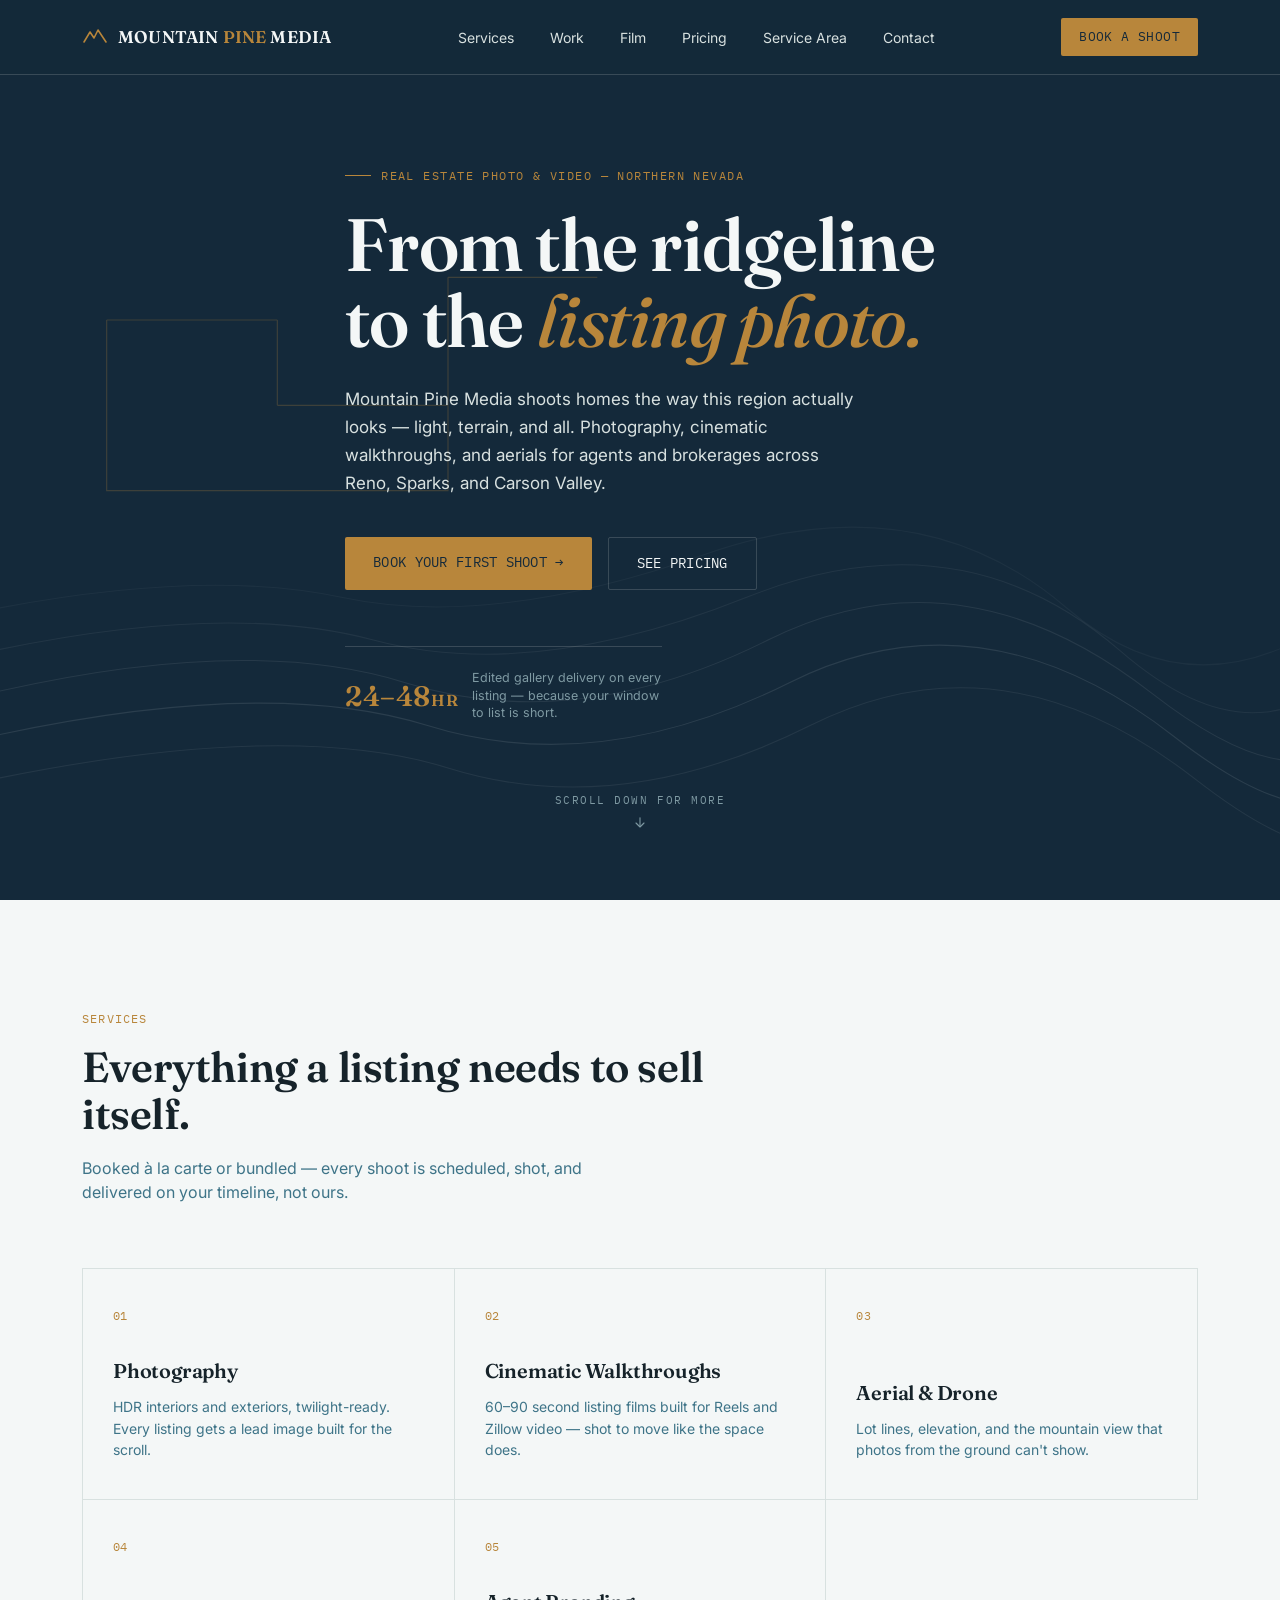
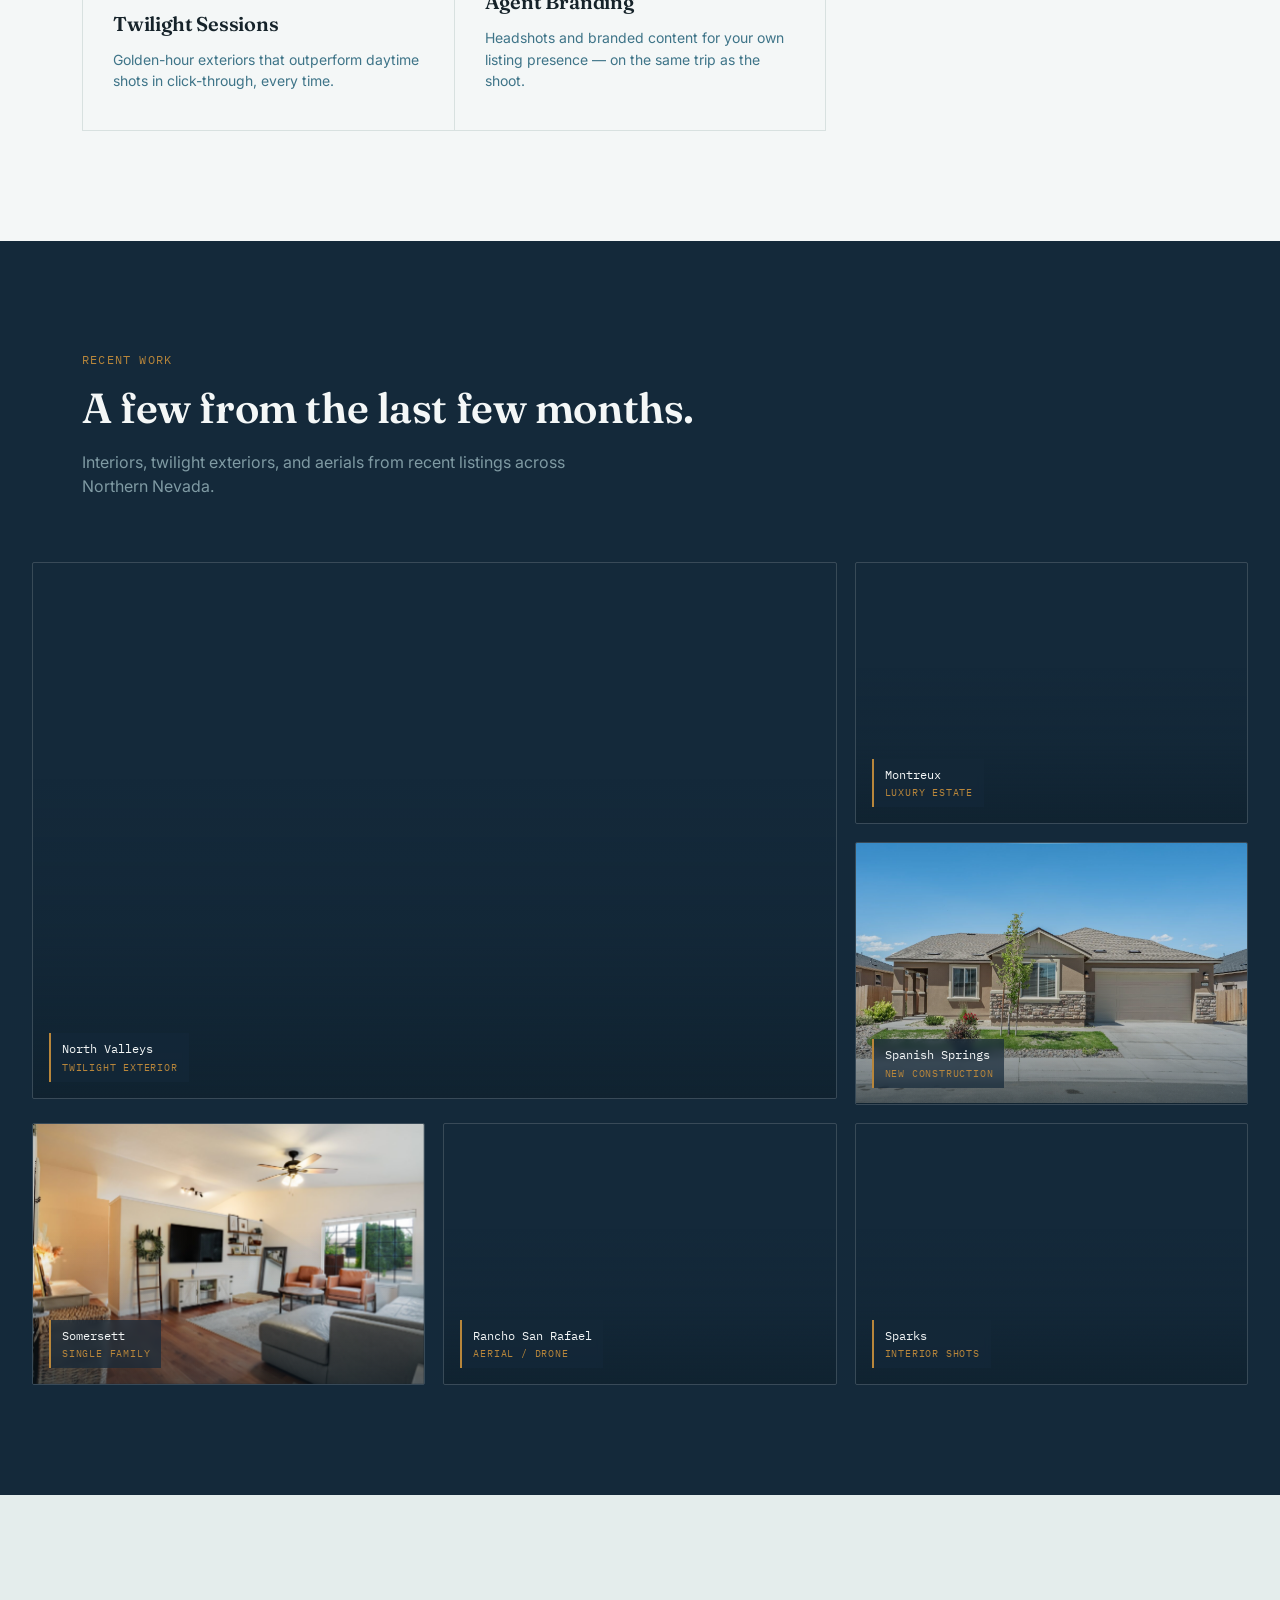
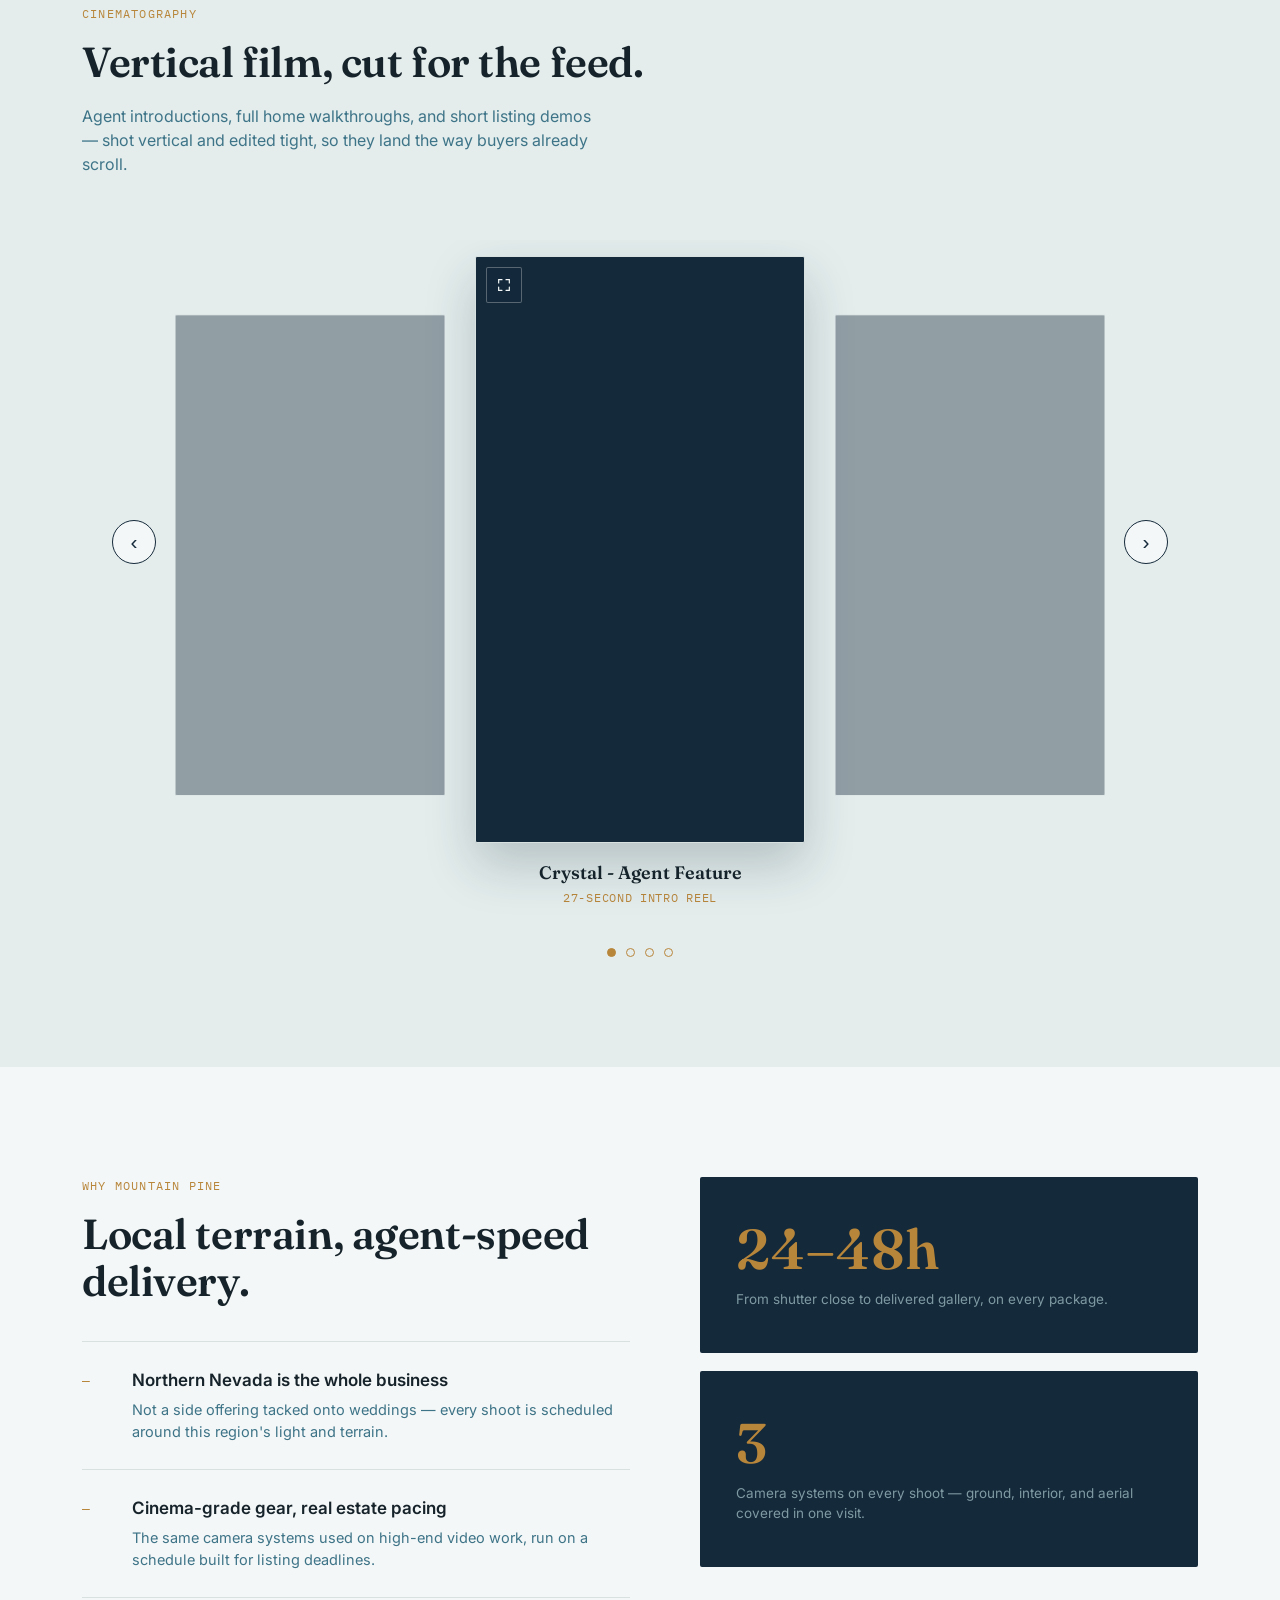
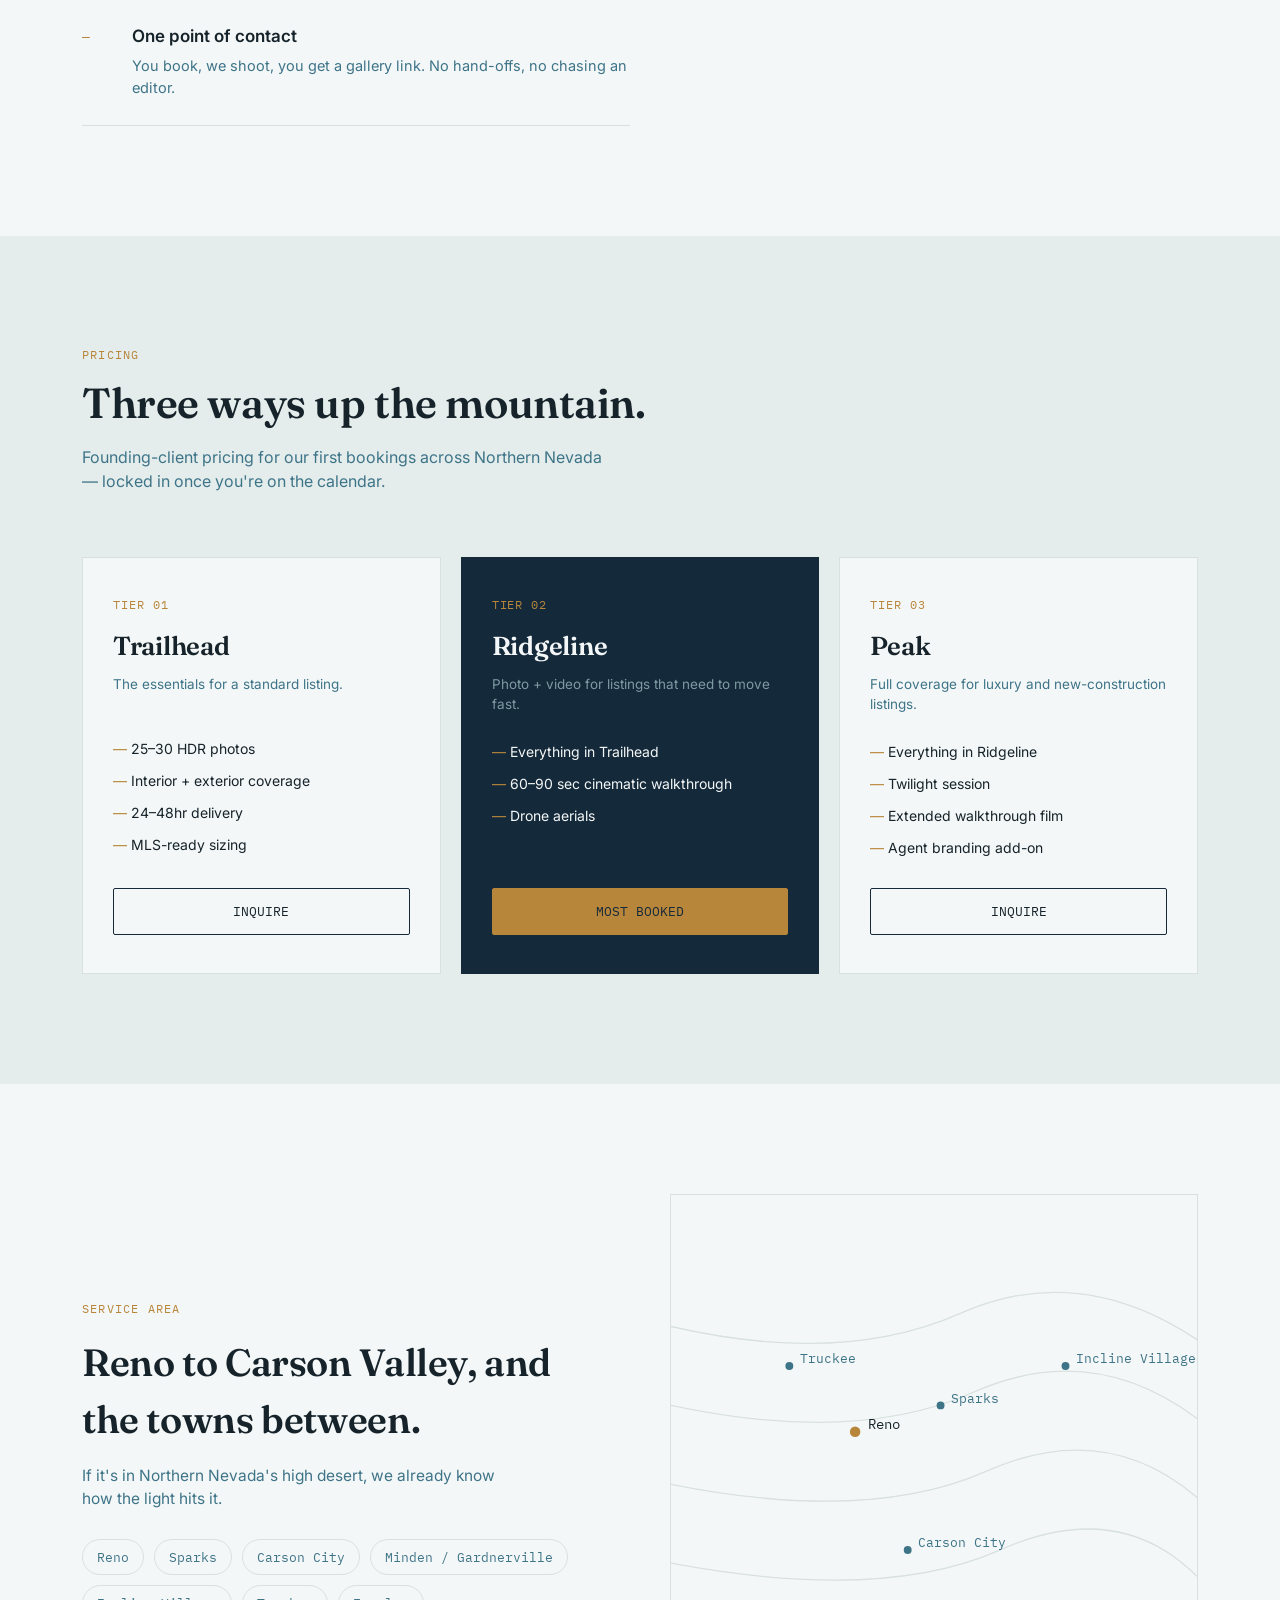
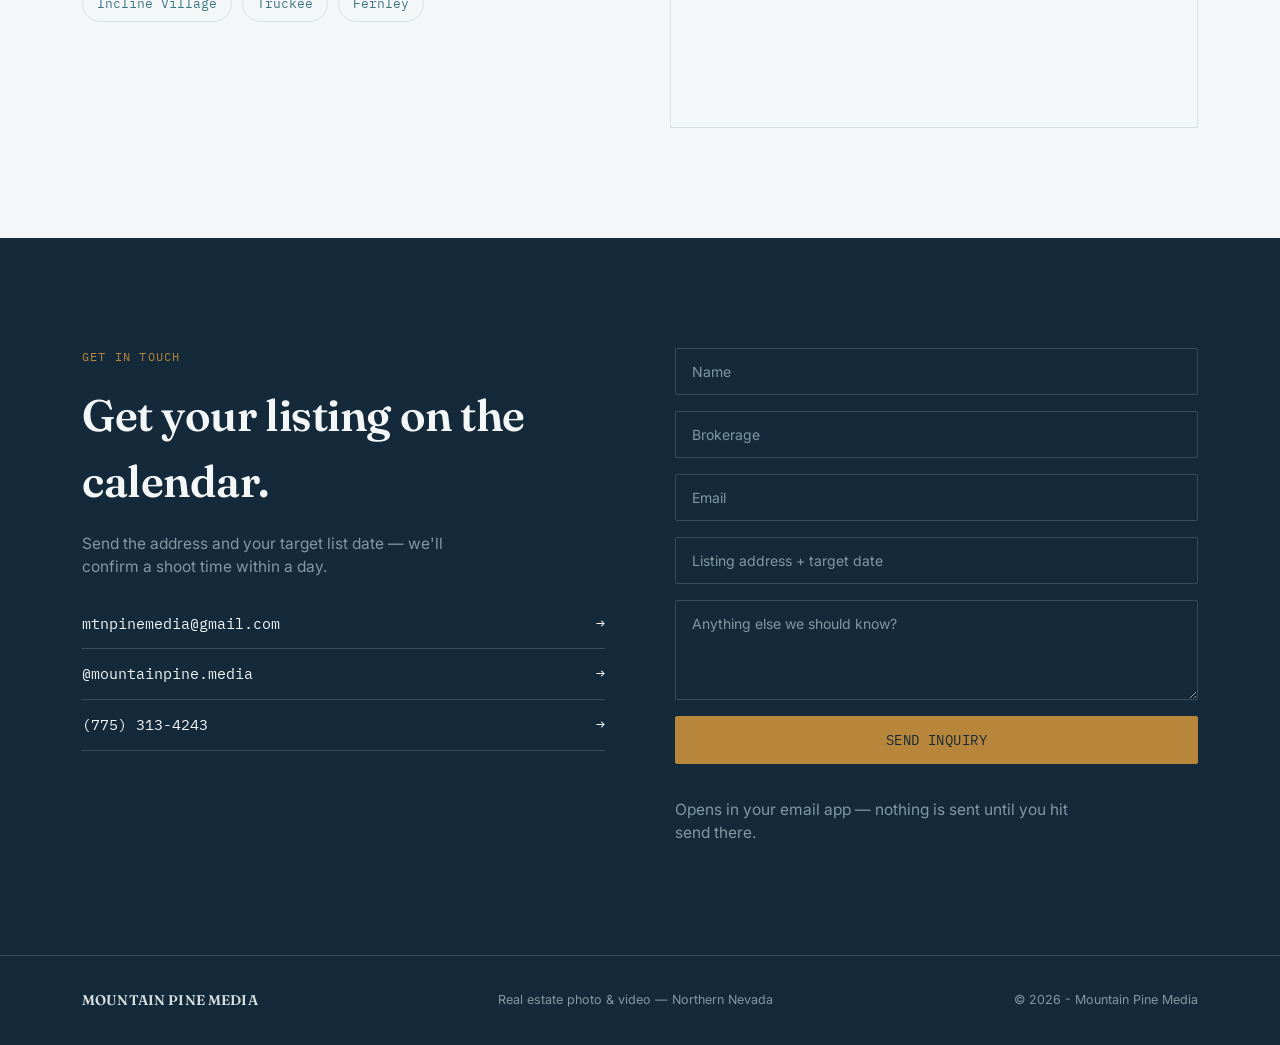
==== web/index.html @ 42e45676 "contact info updates" ====
<!DOCTYPE html>
<html lang="en">
<head>
<meta charset="UTF-8">
<meta name="viewport" content="width=device-width, initial-scale=1.0">
<meta name="description" content="Mountain Pine Media — real estate photography, cinematic listing walkthroughs, and drone aerials for agents and brokerages across Reno, Sparks, Carson Valley, and Northern Nevada. Edited galleries delivered in 24–48 hours.">
<title>Mountain Pine Media · Real Estate Photo &amp; Video · Reno · Northern Nevada</title>

<link rel="icon" href="favicon.ico" sizes="any">
<link rel="apple-touch-icon" href="apple-touch-icon.png">

<meta property="og:type" content="website">
<meta property="og:url" content="https://mountain-pine-media.com/">
<meta property="og:title" content="Mountain Pine Media · Real Estate Photo &amp; Video · Reno · Northern Nevada">
<meta property="og:description" content="Real estate photography, cinematic listing walkthroughs, and drone aerials for agents across Reno, Sparks, and Carson Valley. Edited galleries in 24–48 hours.">
<meta property="og:image" content="https://mountain-pine-media.com/og-image.png">
<meta name="twitter:card" content="summary_large_image">
<meta name="twitter:title" content="Mountain Pine Media · Real Estate Photo &amp; Video · Reno · Northern Nevada">
<meta name="twitter:description" content="Real estate photography, listing films, and drone aerials for agents across Northern Nevada.">
<meta name="twitter:image" content="https://mountain-pine-media.com/og-image.png">
<link rel="canonical" href="https://mountain-pine-media.com/">

<script type="application/ld+json">
{
  "@context": "https://schema.org",
  "@type": "ProfessionalService",
  "additionalType": "https://en.wikipedia.org/wiki/Real_estate_photography",
  "name": "Mountain Pine Media",
  "description": "Real estate photography, cinematic listing walkthroughs, and drone aerials for agents and brokerages across Northern Nevada.",
  "url": "https://mountain-pine-media.com/",
  "image": "https://mountain-pine-media.com/og-image.png",
  "logo": "https://mountain-pine-media.com/og-image.png",
  "email": "mtnpinemedia@gmail.com",
  "sameAs": ["https://www.instagram.com/mountainpine.media/"],
  "priceRange": "$$",
  "areaServed": [
    { "@type": "City", "name": "Reno, Nevada" },
    { "@type": "City", "name": "Sparks, Nevada" },
    { "@type": "City", "name": "Carson City, Nevada" },
    { "@type": "City", "name": "Minden, Nevada" },
    { "@type": "City", "name": "Gardnerville, Nevada" },
    { "@type": "City", "name": "Fernley, Nevada" },
    { "@type": "Place", "name": "Incline Village, Nevada" },
    { "@type": "Place", "name": "Truckee, California" },
    { "@type": "AdministrativeArea", "name": "Washoe County, Nevada" },
    { "@type": "Place", "name": "Northern Nevada" }
  ],
  "makesOffer": [
    {
      "@type": "Offer",
      "itemOffered": {
        "@type": "Service",
        "name": "Real estate photography",
        "serviceType": "Real estate photography"
      }
    },
    {
      "@type": "Offer",
      "itemOffered": {
        "@type": "Service",
        "name": "Cinematic listing walkthrough",
        "serviceType": "Real estate videography"
      }
    },
    {
      "@type": "Offer",
      "itemOffered": {
        "@type": "Service",
        "name": "Aerial and drone photography",
        "serviceType": "Aerial photography"
      }
    },
    {
      "@type": "Offer",
      "itemOffered": {
        "@type": "Service",
        "name": "Twilight exterior session",
        "serviceType": "Real estate photography"
      }
    },
    {
      "@type": "Offer",
      "itemOffered": {
        "@type": "Service",
        "name": "Agent branding and headshots",
        "serviceType": "Portrait photography"
      }
    }
  ]
}
</script>

<link rel="preconnect" href="https://fonts.googleapis.com">
<link rel="preconnect" href="https://fonts.gstatic.com" crossorigin>
<link href="https://fonts.googleapis.com/css2?family=Fraunces:opsz,wght@9..144,400;9..144,500;9..144,600;9..144,700&family=Inter:wght@400;500;600&family=IBM+Plex+Mono:wght@400;500&display=swap" rel="stylesheet">
<link rel="stylesheet" href="styles.css">
</head>
<body>

<header>
  <nav class="wrap">
    <div class="brand">
      <svg viewBox="0 0 26 26" fill="none"><path d="M2 18L8 8L12 14L16 6L24 18" stroke="#B8863B" stroke-width="1.6" stroke-linejoin="round" stroke-linecap="round"/></svg>
      <span class="brand-text">MOUNTAIN <span>PINE</span> MEDIA</span>
    </div>
    <div class="nav-menu" id="nav-menu">
      <div class="navlinks">
        <a href="#services">Services</a>
        <a href="#work">Work</a>
        <a href="#film">Film</a>
        <a href="#pricing">Pricing</a>
        <a href="#area">Service Area</a>
        <a href="#contact">Contact</a>
      </div>
      <a href="#contact" class="nav-cta">BOOK A SHOOT</a>
    </div>
    <button class="nav-toggle" aria-label="Toggle menu" aria-expanded="false" aria-controls="nav-menu">
      <span></span><span></span><span></span>
    </button>
  </nav>
</header>

<section class="hero">
  <svg class="contour-field" viewBox="0 0 1200 800" preserveAspectRatio="xMidYMid slice">
    <g stroke="#F4F7F7" stroke-width="1" fill="none">
      <path opacity="0.12" d="M-50 620 Q 200 560 350 600 T 700 560 T 1050 610 T 1300 580"/>
      <path opacity="0.16" d="M-50 660 Q 220 590 380 640 T 720 600 T 1080 650 T 1300 620"/>
      <path opacity="0.2" d="M-50 700 Q 240 630 400 680 T 740 640 T 1100 690 T 1300 660"/>
      <path opacity="0.14" d="M-50 740 Q 260 670 420 720 T 760 680 T 1120 730 T 1300 700"/>
      <path opacity="0.08" d="M-50 580 Q 180 530 320 560 T 660 520 T 1000 570 T 1300 540"/>
    </g>
    <g stroke="#B8863B" stroke-width="1.1" fill="none" opacity="0.5">
      <path d="M100 300 L 260 300 M 260 300 L 260 380 M 260 380 L 420 380 M 420 380 L 420 260 M 420 260 L 560 260"/>
      <path d="M100 300 L 100 460 L 420 460 L 420 380"/>
    </g>
  </svg>
  <div class="wrap hero-inner">
    <div class="eyebrow">REAL ESTATE PHOTO &amp; VIDEO — NORTHERN NEVADA</div>
    <h1>From the ridgeline<br>to the <em>listing photo.</em></h1>
    <p class="lede">Mountain Pine Media shoots homes the way this region actually looks — light, terrain, and all. Photography, cinematic walkthroughs, and aerials for agents and brokerages across Reno, Sparks, and Carson Valley.</p>
    <div class="hero-ctas">
      <a href="#contact" class="btn-primary">BOOK YOUR FIRST SHOOT →</a>
      <a href="#pricing" class="btn-ghost">SEE PRICING</a>
    </div>
    <div class="turn-badge">
      <div class="num mono">24–48<span style="font-size:16px;">HR</span></div>
      <div class="lbl">Edited gallery delivery on every listing — because your window to list is short.</div>
    </div>
    <div class="scroll-cue" aria-hidden="true">
      <span class="scroll-cue-text">Scroll Down for More</span>
      <svg viewBox="0 0 24 24" fill="none" stroke="currentColor" stroke-width="1.6" stroke-linecap="round" stroke-linejoin="round">
        <path d="M12 4v13"/><path d="M6 12l6 6 6-6"/>
      </svg>
    </div>
  </div>
</section>

<section class="services" id="services">
  <div class="wrap">
    <div class="section-head reveal">
      <div class="section-eyebrow">Services</div>
      <h2>Everything a listing needs to sell itself.</h2>
      <p>Booked à la carte or bundled — every shoot is scheduled, shot, and delivered on your timeline, not ours.</p>
    </div>
    <div class="svc-grid reveal">
      <div class="svc-card">
        <div class="svc-num mono">01</div>
        <div><h3>Photography</h3><p>HDR interiors and exteriors, twilight-ready. Every listing gets a lead image built for the scroll.</p></div>
      </div>
      <div class="svc-card">
        <div class="svc-num mono">02</div>
        <div><h3>Cinematic Walkthroughs</h3><p>60–90 second listing films built for Reels and Zillow video — shot to move like the space does.</p></div>
      </div>
      <div class="svc-card">
        <div class="svc-num mono">03</div>
        <div><h3>Aerial &amp; Drone</h3><p>Lot lines, elevation, and the mountain view that photos from the ground can't show.</p></div>
      </div>
      <div class="svc-card">
        <div class="svc-num mono">04</div>
        <div><h3>Twilight Sessions</h3><p>Golden-hour exteriors that outperform daytime shots in click-through, every time.</p></div>
      </div>
      <div class="svc-card">
        <div class="svc-num mono">05</div>
        <div><h3>Agent Branding</h3><p>Headshots and branded content for your own listing presence — on the same trip as the shoot.</p></div>
      </div>
    </div>
  </div>
</section>

<section class="portfolio" id="work">
  <div class="wrap">
    <div class="section-head reveal">
      <div class="section-eyebrow">Recent Work</div>
      <h2>A few from the last few months.</h2>
      <p>Interiors, twilight exteriors, and aerials from recent listings across Northern Nevada.</p>
    </div>
    <div class="pf-grid reveal">
      <div class="pf-item pf-feature">
        <img src="optimized-assets/twilight-2.jpg"
             srcset="optimized-assets/twilight-2.jpg 1600w, optimized-assets/twilight-2-2400.jpg 2400w"
             sizes="(max-width:600px) 92vw, (max-width:900px) 94vw, min(1010px, 66vw)"
             alt="Twilight exterior of a blue single-story home glowing against a purple and orange Nevada sunset" decoding="async">
        <div class="pf-tag">North Valleys<span class="type">Twilight Exterior</span></div>
      </div>
      <div class="pf-item">
        <img src="optimized-assets/DSC08627.jpg" sizes="(max-width:600px) 92vw, (max-width:900px) 46vw, 33vw"
             alt="Modern walnut kitchen with a waterfall stone island, integrated range hood and polished concrete floors" decoding="async">
        <div class="pf-tag">Montreux<span class="type">Luxury Estate</span></div>
      </div>
      <div class="pf-item">
        <img src="optimized-assets/_-33.jpg" sizes="(max-width:600px) 92vw, (max-width:900px) 46vw, 33vw"
             alt="Front elevation of a new-construction single-story home with stone accents and fresh desert landscaping" decoding="async">
        <div class="pf-tag">Spanish Springs<span class="type">New Construction</span></div>
      </div>
      <div class="pf-item">
        <img src="optimized-assets/_-3.jpg" sizes="(max-width:600px) 92vw, (max-width:900px) 46vw, 33vw"
             alt="Sunlit open-concept living room with hardwood floors, leather armchairs and a mounted television" decoding="async" loading="lazy">
        <div class="pf-tag">Somersett<span class="type">Single Family</span></div>
      </div>
      <div class="pf-item">
        <img src="optimized-assets/drone-twilight.jpg" sizes="(max-width:600px) 92vw, (max-width:900px) 46vw, 33vw"
             alt="Aerial drone view of a Northern Nevada neighbourhood at dusk with the Sierra foothills behind it" decoding="async" loading="lazy">
        <div class="pf-tag">Rancho San Rafael<span class="type">Aerial / Drone</span></div>
      </div>
      <div class="pf-item">
        <img src="optimized-assets/DSC08717.jpg" sizes="(max-width:600px) 92vw, (max-width:900px) 46vw, 33vw"
             alt="Great room with floor-to-ceiling glass looking out to a pool and the mountains beyond" decoding="async" loading="lazy">
        <div class="pf-tag">Sparks<span class="type">Interior Shots</span></div>
      </div>
    </div>
  </div>
</section>

<section class="cinema" id="film">
  <div class="wrap">
    <div class="section-head reveal">
      <div class="section-eyebrow">Cinematography</div>
      <h2>Vertical film, cut for the feed.</h2>
      <p>Agent introductions, full home walkthroughs, and short listing demos — shot vertical and edited tight, so they land the way buyers already scroll.</p>
    </div>

    <div class="cine-carousel reveal">
      <button class="cine-arrow cine-arrow-prev" type="button" aria-label="Previous film">&lsaquo;</button>
      <div class="cine-track" id="cineTrack" tabindex="0">
          <div class="cine-slide" data-featured>
            <div class="cine-thumb">
              <iframe src="https://player.vimeo.com/video/1222570040?api=1&amp;title=0&amp;byline=0&amp;portrait=0&amp;player_id=cine-0" title="Crystal - Agent Feature" allow="autoplay; fullscreen; picture-in-picture; clipboard-write; encrypted-media" allowfullscreen></iframe>
              <button class="cine-expand" type="button" aria-label="Watch Crystal - Agent Feature larger">
                <svg viewBox="0 0 24 24" aria-hidden="true"><path d="M4 9V4h5M20 9V4h-5M4 15v5h5M20 15v5h-5"/></svg>
              </button>
              <div class="cine-swipe" aria-hidden="true"></div>
            </div>
            <div class="cine-meta">
              <span class="cine-name">Crystal - Agent Feature</span>
              <span class="cine-detail">27-second intro reel</span>
            </div>
          </div>
          <div class="cine-slide">
            <div class="cine-thumb">
              <iframe src="https://player.vimeo.com/video/1222570041?api=1&amp;title=0&amp;byline=0&amp;portrait=0&amp;player_id=cine-1" title="Family Move In" allow="autoplay; fullscreen; picture-in-picture; clipboard-write; encrypted-media" allowfullscreen></iframe>
              <button class="cine-expand" type="button" aria-label="Watch Family Move In larger">
                <svg viewBox="0 0 24 24" aria-hidden="true"><path d="M4 9V4h5M20 9V4h-5M4 15v5h5M20 15v5h-5"/></svg>
              </button>
              <div class="cine-swipe" aria-hidden="true"></div>
            </div>
            <div class="cine-meta">
              <span class="cine-name">Family Move In</span>
              <span class="cine-detail">1-minute client story</span>
            </div>
          </div>
          <div class="cine-slide">
            <div class="cine-thumb">
              <iframe src="https://player.vimeo.com/video/1222570042?api=1&amp;title=0&amp;byline=0&amp;portrait=0&amp;player_id=cine-2" title="Daisy — Agent Introduction" allow="autoplay; fullscreen; picture-in-picture; clipboard-write; encrypted-media" allowfullscreen></iframe>
              <button class="cine-expand" type="button" aria-label="Watch Daisy — Agent Introduction larger">
                <svg viewBox="0 0 24 24" aria-hidden="true"><path d="M4 9V4h5M20 9V4h-5M4 15v5h5M20 15v5h-5"/></svg>
              </button>
              <div class="cine-swipe" aria-hidden="true"></div>
            </div>
            <div class="cine-meta">
              <span class="cine-name">Daisy — Agent Introduction</span>
              <span class="cine-detail">29-second intro reel</span>
            </div>
          </div>
          <div class="cine-slide">
            <div class="cine-thumb">
              <iframe src="https://player.vimeo.com/video/1222570043?api=1&amp;title=0&amp;byline=0&amp;portrait=0&amp;player_id=cine-3" title="Listing Reel" allow="autoplay; fullscreen; picture-in-picture; clipboard-write; encrypted-media" allowfullscreen></iframe>
              <button class="cine-expand" type="button" aria-label="Watch Listing Reel larger">
                <svg viewBox="0 0 24 24" aria-hidden="true"><path d="M4 9V4h5M20 9V4h-5M4 15v5h5M20 15v5h-5"/></svg>
              </button>
              <div class="cine-swipe" aria-hidden="true"></div>
            </div>
            <div class="cine-meta">
              <span class="cine-name">Listing Reel</span>
              <span class="cine-detail">43-second walkthrough</span>
            </div>
          </div>
      </div>
      <button class="cine-arrow cine-arrow-next" type="button" aria-label="Next film">&rsaquo;</button>
    </div>
    <div class="cine-dots" id="cineDots">
        <button class="cine-dot" type="button" aria-label="Show Crystal - Agent Feature"></button>
        <button class="cine-dot" type="button" aria-label="Show Family Move In"></button>
        <button class="cine-dot" type="button" aria-label="Show Daisy — Agent Introduction"></button>
        <button class="cine-dot" type="button" aria-label="Show Listing Reel"></button>
    </div>
  </div>
</section>

<div class="cine-lightbox" id="cineLightbox" role="dialog" aria-modal="true" aria-labelledby="cineLbTitle" hidden>
  <button class="cine-lb-close" id="cineLbClose" type="button" aria-label="Close film">&times;</button>
  <div class="cine-lb-shell" id="cineLbShell"></div>
  <div class="cine-lb-bar">
    <div class="cine-lb-caption">
      <span class="cine-lb-title" id="cineLbTitle"></span>
      <span class="cine-lb-detail" id="cineLbDetail"></span>
    </div>
    <button class="cine-lb-fs" id="cineLbFs" type="button">
      <svg viewBox="0 0 24 24" aria-hidden="true"><path d="M4 9V4h5M20 9V4h-5M4 15v5h5M20 15v5h-5"/></svg>
      <span class="fs-label">Fullscreen</span>
    </button>
  </div>
</div>

<section class="why">
  <div class="wrap">
    <div class="why-grid">
      <div>
        <div class="section-head reveal" style="margin-bottom:36px;">
          <div class="section-eyebrow">Why Mountain Pine</div>
          <h2>Local terrain, agent-speed delivery.</h2>
        </div>
        <div class="why-list reveal">
          <div class="why-item">
            <div class="mk">—</div>
            <div><h4>Northern Nevada is the whole business</h4><p>Not a side offering tacked onto weddings — every shoot is scheduled around this region's light and terrain.</p></div>
          </div>
          <div class="why-item">
            <div class="mk">—</div>
            <div><h4>Cinema-grade gear, real estate pacing</h4><p>The same camera systems used on high-end video work, run on a schedule built for listing deadlines.</p></div>
          </div>
          <div class="why-item">
            <div class="mk">—</div>
            <div><h4>One point of contact</h4><p>You book, we shoot, you get a gallery link. No hand-offs, no chasing an editor.</p></div>
          </div>
        </div>
      </div>
      <div class="reveal">
        <div class="stat-block">
          <div class="big mono">24–48h</div>
          <div class="cap">From shutter close to delivered gallery, on every package.</div>
        </div>
        <div class="stat-block">
          <div class="big mono">3</div>
          <div class="cap">Camera systems on every shoot — ground, interior, and aerial covered in one visit.</div>
        </div>
      </div>
    </div>
  </div>
</section>

<section class="pricing" id="pricing">
  <div class="wrap">
    <div class="section-head reveal">
      <div class="section-eyebrow">Pricing</div>
      <h2>Three ways up the mountain.</h2>
      <p>Founding-client pricing for our first bookings across Northern Nevada — locked in once you're on the calendar.</p>
    </div>
    <div class="price-grid reveal">
      <div class="price-card">
        <div class="tier-mk mono">Tier 01</div>
        <h3>Trailhead</h3>
        <div class="desc">The essentials for a standard listing.</div>
        <ul>
          <li>25–30 HDR photos</li>
          <li>Interior + exterior coverage</li>
          <li>24–48hr delivery</li>
          <li>MLS-ready sizing</li>
        </ul>
        <a href="#contact" class="cta">INQUIRE</a>
      </div>
      <div class="price-card feat">
        <div class="tier-mk mono">Tier 02</div>
        <h3>Ridgeline</h3>
        <div class="desc">Photo + video for listings that need to move fast.</div>
        <ul>
          <li>Everything in Trailhead</li>
          <li>60–90 sec cinematic walkthrough</li>
          <li>Drone aerials</li>
        </ul>
        <a href="#contact" class="cta">MOST BOOKED</a>
      </div>
      <div class="price-card">
        <div class="tier-mk mono">Tier 03</div>
        <h3>Peak</h3>
        <div class="desc">Full coverage for luxury and new-construction listings.</div>
        <ul>
          <li>Everything in Ridgeline</li>
          <li>Twilight session</li>
          <li>Extended walkthrough film</li>
          <li>Agent branding add-on</li>
        </ul>
        <a href="#contact" class="cta">INQUIRE</a>
      </div>
    </div>
  </div>
</section>

<section class="area" id="area">
  <div class="wrap">
    <div class="area-inner">
      <div class="reveal">
        <div class="section-eyebrow">Service Area</div>
        <h2 style="font-size:clamp(28px,3.4vw,38px); margin-top:14px;">Reno to Carson Valley, and the towns between.</h2>
        <p style="margin-top:16px; color:var(--lake-mid); font-size:15.5px; max-width:440px;">If it's in Northern Nevada's high desert, we already know how the light hits it.</p>
        <div class="area-tags">
          <span class="area-tag">Reno</span>
          <span class="area-tag">Sparks</span>
          <span class="area-tag">Carson City</span>
          <span class="area-tag">Minden / Gardnerville</span>
          <span class="area-tag">Incline Village</span>
          <span class="area-tag">Truckee</span>
          <span class="area-tag">Fernley</span>
        </div>
      </div>
      <div class="area-map reveal">
        <svg viewBox="0 0 400 400">
          <rect width="400" height="400" fill="#F4F7F7"/>
          <g stroke="#D8E1E0" stroke-width="1" fill="none">
            <path d="M0 100 Q 130 130 220 90 T 400 110"/>
            <path d="M0 160 Q 140 190 230 150 T 400 170"/>
            <path d="M0 220 Q 150 250 240 210 T 400 230"/>
            <path d="M0 280 Q 160 310 250 270 T 400 290"/>
          </g>
          <circle cx="140" cy="180" r="4" fill="#B8863B"/>
          <text x="150" y="178" font-family="IBM Plex Mono" font-size="11" fill="#16232A">Reno</text>
          <circle cx="205" cy="160" r="3" fill="#3E7488"/>
          <text x="213" y="158" font-family="IBM Plex Mono" font-size="10" fill="#3E7488">Sparks</text>
          <circle cx="180" cy="270" r="3" fill="#3E7488"/>
          <text x="188" y="268" font-family="IBM Plex Mono" font-size="10" fill="#3E7488">Carson City</text>
          <circle cx="300" cy="130" r="3" fill="#3E7488"/>
          <text x="308" y="128" font-family="IBM Plex Mono" font-size="10" fill="#3E7488">Incline Village</text>
          <circle cx="90" cy="130" r="3" fill="#3E7488"/>
          <text x="98" y="128" font-family="IBM Plex Mono" font-size="10" fill="#3E7488">Truckee</text>
        </svg>
      </div>
    </div>
  </div>
</section>

<section class="contact" id="contact">
  <div class="wrap contact-inner">
    <div class="reveal">
      <div class="section-eyebrow">Get In Touch</div>
      <h2>Get your listing on the calendar.</h2>
      <p>Send the address and your target list date — we'll confirm a shoot time within a day.</p>
      <div class="contact-links">
        <a href="mailto:mtnpinemedia@gmail.com">mtnpinemedia@gmail.com <span>→</span></a>
        <a href="https://instagram.com/mountainpine.media" target="_blank" rel="noopener">@mountainpine.media <span>→</span></a>
        <a href="tel:+17753134243">(775) 313-4243 <span>→</span></a>
      </div>
    </div>
    <form class="form reveal" id="inquiry-form">
      <input type="text" name="name" placeholder="Name" required>
      <input type="text" name="brokerage" placeholder="Brokerage">
      <input type="email" name="email" placeholder="Email" required>
      <input type="text" name="listing" placeholder="Listing address + target date">
      <textarea name="notes" placeholder="Anything else we should know?"></textarea>
      <button type="submit">SEND INQUIRY</button>
      <p class="form-note" id="form-note" role="status">Opens in your email app — nothing is sent until you hit send there.</p>
    </form>
  </div>
</section>

<footer>
  <div class="wrap footer-inner">
    <span class="brand-text mono">MOUNTAIN PINE MEDIA</span>
    <span>Real estate photo &amp; video — Northern Nevada</span>
    <span>© 2026 - Mountain Pine Media</span>
  </div>
</footer>


<script>
  // Nav scroll effect
  const header = document.querySelector('header');
  const scrollCue = document.querySelector('.scroll-cue');
  const CUE_FADE_AFTER = 250; // px of scroll before the hero cue fades out
  window.addEventListener('scroll', () => {
    header.classList.toggle('scrolled', window.scrollY > 60);
    if (scrollCue) scrollCue.classList.toggle('is-hidden', window.scrollY > CUE_FADE_AFTER);
  });

  // Mobile hamburger toggle
  const navToggle = document.querySelector('.nav-toggle');
  navToggle.addEventListener('click', () => {
    const isOpen = header.classList.toggle('open');
    navToggle.setAttribute('aria-expanded', isOpen);
  });
  document.querySelectorAll('.nav-menu a').forEach(link => {
    link.addEventListener('click', () => {
      header.classList.remove('open');
      navToggle.setAttribute('aria-expanded', 'false');
    });
  });

  // Reveal-on-scroll
  const observer = new IntersectionObserver((entries) => {
    entries.forEach(entry => {
      if (entry.isIntersecting) {
        entry.target.classList.add('visible');
        observer.unobserve(entry.target);
      }
    });
  }, { threshold: 0.12, rootMargin: '0px 0px -80px 0px' });

  document.querySelectorAll('.reveal').forEach(el => observer.observe(el));

  // Inquiry form — there's no backend, so the form composes a mailto: instead of
  // posting anywhere. Everything the agent typed is carried into the draft.
  (function () {
    const form = document.getElementById('inquiry-form');
    if (!form) return;
    const note = document.getElementById('form-note');

    form.addEventListener('submit', (e) => {
      e.preventDefault();
      const value = (name) => (form.elements[name].value || '').trim();
      const listing = value('listing');

      const body = [
        'Name: ' + value('name'),
        'Brokerage: ' + (value('brokerage') || '—'),
        'Email: ' + value('email'),
        'Listing address + target date: ' + (listing || '—'),
        '',
        value('notes') || ''
      ].join('\n');

      const subject = listing ? 'Shoot inquiry — ' + listing : 'Shoot inquiry';
      window.location.href = 'mailto:mtnpinemedia@gmail.com' +
        '?subject=' + encodeURIComponent(subject) +
        '&body=' + encodeURIComponent(body);

      note.textContent = "Your email app should be opening — if nothing happened, write us at mtnpinemedia@gmail.com.";
      note.classList.add('is-active');
    });
  })();

  // Cinematography carousel — infinite centre mode. Each slide is placed by its offset
  // from the active one, so the focused film is always dead centre and the ends wrap.
  (function () {
    const track = document.getElementById('cineTrack');
    if (!track) return;
    const slides = Array.from(track.querySelectorAll('.cine-slide'));
    const dots = Array.from(document.querySelectorAll('.cine-dot'));
    const count = slides.length;
    if (!count) return;
    // The slide marked data-featured is in focus on load; otherwise start in the middle.
    const featured = slides.findIndex(s => s.hasAttribute('data-featured'));
    let activeIndex = featured === -1 ? Math.floor(count / 2) : featured;
    let placed = slides.map(() => 0);

    function post(slide, method, value) {
      const iframe = slide && slide.querySelector('iframe');
      if (!iframe || !iframe.contentWindow) return;
      const msg = { method: method };
      if (value !== undefined) msg.value = value;
      iframe.contentWindow.postMessage(JSON.stringify(msg), 'https://player.vimeo.com');
    }

    function pauseSlide(slide) {
      post(slide, 'pause');
      if (slide) playing.set(slide, false);
    }

    // The capture layer sits over the player, so a tap has to be relayed. Vimeo has no
    // toggle method, so track state — and subscribe to the player's own events so the
    // flag stays honest when someone uses the control bar we left exposed.
    const playing = new Map();
    function togglePlay(slide) {
      const on = playing.get(slide) === true;
      post(slide, on ? 'pause' : 'play');
      playing.set(slide, !on);
    }
    slides.forEach((slide) => {
      const frame = slide.querySelector('iframe');
      if (!frame) return;
      frame.addEventListener('load', () => {
        post(slide, 'addEventListener', 'play');
        post(slide, 'addEventListener', 'pause');
      });
    });
    window.addEventListener('message', (e) => {
      if (e.origin !== 'https://player.vimeo.com') return;
      let data;
      try { data = JSON.parse(e.data); } catch (_) { return; }
      if (data.event !== 'play' && data.event !== 'pause') return;
      const slide = slides.find((s) => {
        const f = s.querySelector('iframe');
        return f && f.contentWindow === e.source;
      });
      if (slide) playing.set(slide, data.event === 'play');
    });

    // Signed distance from the active slide, taking the short way round the loop.
    function offsetOf(i) {
      let d = ((i - activeIndex) % count + count) % count;
      if (d > Math.floor(count / 2)) d -= count;
      return d;
    }

    function render() {
      slides.forEach((slide, i) => {
        const d = offsetOf(i);
        const wraps = Math.abs(d - placed[i]) > 1;
        if (wraps) slide.classList.add('is-teleport');
        slide.style.setProperty('--d', d);
        slide.classList.toggle('is-active', d === 0);
        // Neighbours are decorative and not reachable by keyboard until focused.
        const frame = slide.querySelector('iframe');
        if (frame) frame.tabIndex = d === 0 ? 0 : -1;
        if (wraps) {
          void slide.offsetWidth; // commit the jump before re-enabling the transition
          slide.classList.remove('is-teleport');
        }
        placed[i] = d;
      });
      dots.forEach((dot, i) => dot.classList.toggle('is-active', i === activeIndex));
    }

    function goTo(index) {
      const next = ((index % count) + count) % count;
      if (next === activeIndex) return;
      pauseSlide(slides[activeIndex]);
      activeIndex = next;
      render();
    }

    document.querySelector('.cine-arrow-prev').addEventListener('click', () => goTo(activeIndex - 1));
    document.querySelector('.cine-arrow-next').addEventListener('click', () => goTo(activeIndex + 1));
    dots.forEach((dot, i) => dot.addEventListener('click', () => goTo(i)));
    track.addEventListener('keydown', (e) => {
      if (e.key === 'ArrowLeft') goTo(activeIndex - 1);
      if (e.key === 'ArrowRight') goTo(activeIndex + 1);
    });

    // Click a peeking neighbour to pull it into focus. The focused slide keeps its own
    // clicks so Vimeo still handles play/pause — only the expand button is intercepted.
    slides.forEach((slide, i) => {
      slide.addEventListener('click', () => {
        if (offsetOf(i) !== 0) goTo(i);
      });
      const expand = slide.querySelector('.cine-expand');
      if (expand) {
        expand.addEventListener('click', (e) => {
          e.stopPropagation();
          openLightbox(slide, expand);
        });
      }
    });

    // Horizontal swipe. Events from the capture layer bubble to the track, so one
    // handler serves both it and the open ground around the peeking neighbours.
    let swipe = null;
    track.addEventListener('pointerdown', (e) => {
      swipe = {
        id: e.pointerId, x: e.clientX, y: e.clientY,
        onLayer: !!(e.target.classList && e.target.classList.contains('cine-swipe'))
      };
    });
    track.addEventListener('pointercancel', () => { swipe = null; });
    track.addEventListener('pointerup', (e) => {
      if (!swipe || e.pointerId !== swipe.id) return;
      const dx = e.clientX - swipe.x;
      const dy = e.clientY - swipe.y;
      const onLayer = swipe.onLayer;
      swipe = null;
      // Horizontal intent only — a diagonal flick while scrolling the page past the
      // carousel shouldn't move it.
      if (Math.abs(dx) > 40 && Math.abs(dx) > Math.abs(dy)) {
        goTo(activeIndex + (dx < 0 ? 1 : -1));
      } else if (onLayer && Math.abs(dx) < 10 && Math.abs(dy) < 10) {
        // A tap the layer intercepted would otherwise have reached the player.
        togglePlay(slides[activeIndex]);
      }
    });

    // ---- Lightbox --------------------------------------------------------------
    // Vimeo folds its control bar away below roughly 620px of player width. A 9:16
    // player would have to be ~1100px tall to clear that, so portrait films are always
    // collapsed — the bar under the lightbox carries our own fullscreen control instead.
    const lightbox = document.getElementById('cineLightbox');
    const shell = document.getElementById('cineLbShell');
    const closeBtn = document.getElementById('cineLbClose');
    const fsBtn = document.getElementById('cineLbFs');
    const fsLabel = fsBtn.querySelector('.fs-label');
    const lbTitle = document.getElementById('cineLbTitle');
    const lbDetail = document.getElementById('cineLbDetail');
    let lastTrigger = null;

    // iOS Safari has no Fullscreen API for arbitrary elements — the lightbox is already
    // near-fullscreen there, and Vimeo's own control still works inside it.
    const fsEnabled = document.fullscreenEnabled || document.webkitFullscreenEnabled;
    if (!fsEnabled) fsBtn.hidden = true;

    function fullscreenElement() {
      return document.fullscreenElement || document.webkitFullscreenElement || null;
    }

    function openLightbox(slide, trigger) {
      const inline = slide.querySelector('iframe');
      const id = inline && inline.src.match(/video\/(\d+)/);
      if (!id) return;

      pauseSlide(slide);
      const name = slide.querySelector('.cine-name').textContent.trim();
      lbTitle.textContent = name;
      lbDetail.textContent = slide.querySelector('.cine-detail').textContent.trim();

      const frame = document.createElement('iframe');
      frame.src = 'https://player.vimeo.com/video/' + id[1] +
        '?api=1&autoplay=1&title=0&byline=0&portrait=0&player_id=cine-lightbox';
      frame.title = name;
      frame.allow = 'autoplay; fullscreen; picture-in-picture; clipboard-write; encrypted-media';
      frame.allowFullscreen = true;
      shell.appendChild(frame);

      lastTrigger = trigger;
      lightbox.hidden = false;
      void lightbox.offsetWidth; // commit the unhide so the fade actually runs
      lightbox.classList.add('is-open');
      document.body.style.overflow = 'hidden';
      closeBtn.focus();
    }

    function closeLightbox() {
      if (lightbox.hidden) return;
      if (fullscreenElement()) {
        (document.exitFullscreen || document.webkitExitFullscreen).call(document);
      }
      // Tear the player down immediately rather than after the fade, so audio stops
      // the moment the film is dismissed.
      const frame = shell.querySelector('iframe');
      if (frame) frame.remove();
      lightbox.classList.remove('is-open');
      document.body.style.overflow = '';
      setTimeout(() => { lightbox.hidden = true; }, 280);
      if (lastTrigger) { lastTrigger.focus(); lastTrigger = null; }
    }

    // Ask the Vimeo player to go fullscreen itself, for browsers that refuse to put
    // our own element fullscreen (some embedded webviews decline outright).
    function askPlayerForFullscreen() {
      const frame = shell.querySelector('iframe');
      if (frame && frame.contentWindow) {
        frame.contentWindow.postMessage(
          JSON.stringify({ method: 'requestFullscreen' }), 'https://player.vimeo.com');
      }
    }

    function toggleFullscreen() {
      if (fullscreenElement()) {
        (document.exitFullscreen || document.webkitExitFullscreen).call(document);
        return;
      }
      const request = shell.requestFullscreen || shell.webkitRequestFullscreen;
      if (!request) { askPlayerForFullscreen(); return; }
      const pending = request.call(shell);
      if (pending && pending.catch) pending.catch(askPlayerForFullscreen);
    }

    function syncFsLabel() {
      const on = !!fullscreenElement();
      fsLabel.textContent = on ? 'Exit' : 'Fullscreen';
      // Narrow screens hide that span, which takes it away from assistive tech as
      // well, so the button carries its name as an attribute too.
      fsBtn.setAttribute('aria-label', on ? 'Exit fullscreen' : 'Fullscreen');
    }

    syncFsLabel();
    fsBtn.addEventListener('click', toggleFullscreen);
    closeBtn.addEventListener('click', closeLightbox);
    lightbox.addEventListener('click', (e) => { if (e.target === lightbox) closeLightbox(); });
    document.addEventListener('keydown', (e) => { if (e.key === 'Escape') closeLightbox(); });
    document.addEventListener('fullscreenchange', syncFsLabel);
    document.addEventListener('webkitfullscreenchange', syncFsLabel);

    track.classList.add('is-init');
    render();
    // Drop the no-transition guard once the opening positions are committed, so the
    // first real navigation animates instead of snapping.
    requestAnimationFrame(() => track.classList.remove('is-init'));
  })();
</script>

</body>
</html>
---- web/styles.css ----
:root{
  --lake-deep:#14293A;
  --lake-mid:#3E7488;
  --alpine-white:#F4F7F7;
  --stone:#D8E1E0;
  --brass:#B8863B;
  --ink:#16232A;
  --sage:#7F9AA3;
  --line: rgba(246,244,238,0.16);
}
*{margin:0;padding:0;box-sizing:border-box;}
html{scroll-behavior:smooth;}
body{
  background:var(--alpine-white);
  color:var(--ink);
  font-family:'Inter',sans-serif;
  line-height:1.5;
  -webkit-font-smoothing:antialiased;
}
h1,h2,h3{font-family:'Fraunces',serif; font-weight:600; letter-spacing:-0.01em;}
.mono{font-family:'IBM Plex Mono',monospace; letter-spacing:0.02em;}
a{color:inherit; text-decoration:none;}
.wrap{max-width:1180px; margin:0 auto; padding:0 32px;}
@media(max-width:640px){.wrap{padding:0 20px;}}

/* NAV */
header{
  position:fixed; top:0; left:0; right:0; z-index:100;
  background:rgba(20,41,58,0.88); backdrop-filter:blur(8px);
  border-bottom:1px solid var(--line);
}
nav.wrap{display:flex; align-items:center; justify-content:space-between; height:74px; transition:height .3s ease;}
header.scrolled nav.wrap{height:62px;}
.brand{display:flex; align-items:center; gap:10px; color:var(--alpine-white);}
.brand svg{width:26px; height:26px;}
.brand-text{font-family:'Fraunces',serif; font-weight:600; font-size:17px; letter-spacing:0.01em;}
.brand-text span{color:var(--brass);}
.navlinks{display:flex; gap:36px; font-size:14px; color:var(--stone);}
.navlinks a{transition:color .2s;}
.navlinks a:hover{color:var(--alpine-white);}
.nav-cta{
  font-size:13px; font-family:'IBM Plex Mono',monospace; color:var(--lake-deep);
  background:var(--brass); padding:9px 18px; border-radius:2px; letter-spacing:0.03em;
  transition:opacity .2s;
}
.nav-cta:hover{opacity:0.85;}
.nav-menu{display:contents;}
.nav-toggle{display:none;}

@media(max-width:820px){
  .nav-toggle{
    display:flex; flex-direction:column; justify-content:center; gap:5px;
    width:36px; height:36px; background:none; border:0; padding:0; cursor:pointer;
  }
  .nav-toggle span{
    display:block; width:24px; height:1.5px; background:var(--alpine-white);
    transition:transform .3s ease, opacity .2s ease;
  }
  header.open .nav-toggle span:nth-child(1){transform:translateY(6.5px) rotate(45deg);}
  header.open .nav-toggle span:nth-child(2){opacity:0;}
  header.open .nav-toggle span:nth-child(3){transform:translateY(-6.5px) rotate(-45deg);}

  .nav-menu{
    display:none;
    position:absolute; top:100%; left:0; right:0;
    flex-direction:column; align-items:flex-start; gap:4px;
    background:var(--lake-deep);
    border-bottom:1px solid var(--line);
    padding:8px 32px 24px;
  }
  header.open .nav-menu{display:flex;}
  .navlinks{flex-direction:column; gap:0; width:100%;}
  .navlinks a{display:block; padding:14px 0; border-bottom:1px solid var(--line); font-size:15px;}
  .nav-menu .nav-cta{margin-top:18px; display:inline-block;}
}
@media(max-width:640px){
  .nav-menu{padding:8px 20px 24px;}
}

/* HERO */
.hero{
  position:relative; min-height:100vh; background:var(--lake-deep); color:var(--alpine-white);
  display:flex; align-items:center; overflow:hidden; padding:74px 0 0;
}
.contour-field{position:absolute; inset:0; opacity:0.5;}
.hero-inner{position:relative; z-index:2; padding-top:80px; padding-bottom:56px;}
.eyebrow{
  font-family:'IBM Plex Mono',monospace; font-size:12px; letter-spacing:0.12em; text-transform:uppercase;
  color:var(--brass); margin-bottom:22px; display:flex; align-items:center; gap:10px;
}
.eyebrow::before{content:''; width:26px; height:1px; background:var(--brass);}
.hero h1{
  font-size:clamp(40px,6vw,74px); line-height:1.03; max-width:820px; font-weight:600;
}
.hero h1 em{font-style:italic; color:var(--brass); font-weight:500;}
.hero p.lede{
  max-width:520px; margin-top:26px; font-size:17px; color:var(--stone); line-height:1.65;
}
.hero-ctas{display:flex; gap:16px; margin-top:40px; flex-wrap:wrap;}
.btn-primary{
  background:var(--brass); color:var(--lake-deep); padding:15px 28px; font-size:14px;
  font-family:'IBM Plex Mono',monospace; letter-spacing:0.02em; border-radius:2px;
  transition:transform .2s, opacity .2s; display:inline-block;
}
.btn-primary:hover{transform:translateY(-2px);}
.btn-ghost{
  border:1px solid var(--line); color:var(--alpine-white); padding:15px 28px; font-size:14px;
  font-family:'IBM Plex Mono',monospace; letter-spacing:0.02em; border-radius:2px;
  transition:border-color .2s, background .2s;
}
.btn-ghost:hover{border-color:var(--brass); background:rgba(184,134,59,0.08);}
.turn-badge{
  margin-top:56px; display:inline-flex; gap:14px; align-items:center;
  border-top:1px solid var(--line); padding-top:22px;
}
.turn-badge .num{font-family:'Fraunces',serif; font-size:28px; color:var(--brass); font-weight:600;}
.turn-badge .lbl{font-size:12.5px; color:var(--sage); max-width:190px; line-height:1.4;}
.scroll-cue{
  margin-top:70px; display:flex; flex-direction:column; align-items:center; gap:7px;
  color:var(--sage); transition:opacity .45s ease;
}
.scroll-cue-text{
  font-family:'IBM Plex Mono',monospace; font-size:11px; letter-spacing:0.14em;
  text-transform:uppercase; white-space:nowrap;
}
.scroll-cue svg{width:16px; height:16px; animation:cue-bob 2.1s ease-in-out infinite;}
@keyframes cue-bob{
  0%,100%{transform:translateY(0); opacity:0.5;}
  50%{transform:translateY(5px); opacity:1;}
}
.scroll-cue.is-hidden{opacity:0; pointer-events:none;}

/* SECTION SCAFFOLDING */
section{padding:110px 0;}
.section-head{max-width:640px; margin-bottom:64px;}
.section-eyebrow{
  font-family:'IBM Plex Mono',monospace; font-size:12px; letter-spacing:0.1em; text-transform:uppercase;
  color:var(--brass); margin-bottom:16px;
}
.section-head h2{font-size:clamp(30px,3.6vw,42px); font-weight:600; line-height:1.12;}
.section-head p{margin-top:18px; color:var(--lake-mid); font-size:16px; max-width:520px;}
.divider{height:1px; background:linear-gradient(90deg, transparent, var(--stone) 20%, var(--stone) 80%, transparent);}

/* SERVICES */
.services{background:var(--alpine-white);}
.svc-grid{display:grid; grid-template-columns:repeat(3,1fr); gap:1px; background:var(--stone); border:1px solid var(--stone);}
/* The dividers are the grid's stone background showing through 1px gaps, which
   means a trailing empty cell shows that background as a solid block. There are
   five cards in a six-cell grid, so this fills the leftover cell with the card
   colour. It bleeds 1px right and down to cover the outer border on those two
   edges — otherwise the empty cell keeps a frame and still reads as a missing
   tile. Top and left stay at 0 on purpose: those gap lines are card 03's bottom
   border and card 05's right border, which belong to real tiles. */
.svc-grid::after{content:''; background:var(--alpine-white); margin:0 -1px -1px 0;}
@media(max-width:900px){.svc-grid{grid-template-columns:1fr 1fr;}}
/* One column leaves no empty cell — the filler would add a stray sixth row. */
@media(max-width:600px){.svc-grid{grid-template-columns:1fr;} .svc-grid::after{display:none;}}
.svc-card{background:var(--alpine-white); padding:38px 30px; min-height:230px; display:flex; flex-direction:column; justify-content:space-between; transition:background .25s;}
.svc-card:hover{background:#FBFAF6;}
.svc-num{font-family:'IBM Plex Mono',monospace; font-size:12px; color:var(--brass);}
.svc-card h3{font-size:20px; margin-top:26px; font-weight:600;}
.svc-card p{font-size:14px; color:var(--lake-mid); margin-top:10px; line-height:1.55;}

/* PORTFOLIO */
.portfolio{background:var(--lake-deep); color:var(--alpine-white);}
.portfolio .section-head p{color:var(--sage);}
/* The gallery breaks out wider than the 1180px text column. Margins (not a
   transform) do the centring, because .pf-grid also carries .reveal, which
   animates translateY and would be overwritten. */
.pf-grid{
  --gallery: min(1520px, calc(100vw - 64px));
  width:var(--gallery);
  margin-left:calc(50% - var(--gallery) / 2);
  margin-right:calc(50% - var(--gallery) / 2);
  display:grid; grid-template-columns:repeat(3,1fr); gap:18px;
}
/* Feature tile: 2x2, so it fills both rows the two stacked tiles beside it
   create. Its height comes from the span, not aspect-ratio — the two rows plus
   the gap already land within a few px of 3:2. */
.pf-feature{grid-column:span 2; grid-row:span 2; aspect-ratio:auto;}
@media(max-width:900px){
  .pf-grid{grid-template-columns:1fr 1fr;}
  /* Two columns can't seat the feature and its neighbours side by side, so it
     becomes a full-width banner and the row span is dropped. */
  .pf-feature{grid-column:span 2; grid-row:auto; aspect-ratio:3/2;}
}
@media(max-width:600px){
  .pf-grid{grid-template-columns:1fr;}
  .pf-feature{grid-column:auto; grid-row:auto;}
}
.pf-item{position:relative; aspect-ratio:3/2; border-radius:2px; overflow:hidden; border:1px solid var(--line);}
.pf-item img{
  position:absolute; inset:0; width:100%; height:100%;
  object-fit:cover; display:block;
  transition:transform 0.6s cubic-bezier(0.2,0.6,0.2,1);
}
/* Promote the layer up front so the hover scale composites from a raster sized
   for the zoomed state, rather than stretching the 1x bitmap. */
@media(hover:hover){.pf-item img{will-change:transform;}}
.pf-item::after{
  content:''; position:absolute; inset:0; z-index:1; pointer-events:none;
  background:linear-gradient(to top, rgba(13,30,41,0.55) 0%, rgba(13,30,41,0.12) 32%, transparent 60%);
}
@media(hover:hover){.pf-item:hover img{transform:scale(1.04);}}
@media(prefers-reduced-motion:reduce){.pf-item img{transition:none;} .pf-item:hover img{transform:none;}}
.pf-tag{
  position:absolute; left:16px; bottom:16px; z-index:2;
  font-family:'IBM Plex Mono',monospace; font-size:11.5px; color:var(--alpine-white);
  background:rgba(20,41,58,0.7); backdrop-filter:blur(3px);
  padding:7px 11px; border-left:2px solid var(--brass);
}
.pf-tag .type{display:block; color:var(--brass); font-size:10px; text-transform:uppercase; letter-spacing:0.08em; margin-top:2px;}

/* CINEMATOGRAPHY */
.cinema{background:#E4EDEC;}
.cine-carousel{position:relative; max-width:1040px; margin:0 auto;}
.cine-track{
  display:grid; grid-template-areas:"stack";
  overflow:hidden; padding:16px 0 20px; touch-action:pan-y;
  /* Softens the hard crop where the peeking neighbours meet the track edge. Kept
     shallow so the sliver of each neighbour stays readable rather than washing out. */
  --fade:5%;
  -webkit-mask-image:linear-gradient(to right, transparent, #000 var(--fade), #000 calc(100% - var(--fade)), transparent);
  mask-image:linear-gradient(to right, transparent, #000 var(--fade), #000 calc(100% - var(--fade)), transparent);
}
/* The films are 9:16, so width is capped three ways: an absolute ceiling, a share
   of the track, and a share of the viewport height — the last one keeps a portrait
   player from running off the bottom of a short laptop screen. */
.cine-slide{
  grid-area:stack; justify-self:center;
  width:min(330px, 32%, 42vh);
  display:flex; flex-direction:column;
  transform:translateX(calc(var(--d, 0) * 100%)) scale(0.82);
  opacity:0.4;
  transition:transform .45s ease, opacity .45s ease;
  will-change:transform;
}
.cine-slide.is-active{transform:translateX(0) scale(1); opacity:1; z-index:1;}
/* A slide wrapping from one edge to the other is repositioned instantly and faded
   back in, rather than sweeping across the whole carousel. */
.cine-slide.is-teleport,
.cine-track.is-init .cine-slide{transition:none;}
.cine-slide.is-teleport{opacity:0;}
.cine-thumb{
  background:var(--lake-deep); aspect-ratio:9/16; position:relative;
  border:1px solid var(--stone); border-radius:2px; overflow:hidden;
  transition:box-shadow .4s ease;
}
.cine-slide.is-active .cine-thumb{box-shadow:0 22px 50px rgba(20,41,58,0.22);}
.cine-thumb iframe{
  width:100%; height:100%; border:0; display:block;
  /* Only the focused film is playable. Letting the pointer through on the others
     means a click lands on the slide instead, pulling it into focus. */
  pointer-events:none;
}
.cine-slide.is-active .cine-thumb iframe{pointer-events:auto;}
/* Touch only. The focused film's iframe is interactive so Vimeo can run its own
   controls, which means a touch on it never reaches us — and on a phone that iframe
   is ~72% of the track, so a swipe almost always began on dead ground and only the
   arrows worked. This layer catches the gesture and the script forwards plain taps
   to the player. The bottom strip is left uncovered so Vimeo's control bar stays
   directly usable, and .cine-expand sits above at z-index 2. */
.cine-swipe{position:absolute; inset:0 0 46px 0; z-index:1; display:none; touch-action:pan-y;}
@media(pointer:coarse){.cine-slide.is-active .cine-swipe{display:block;}}
.cine-slide:not(.is-active){cursor:pointer;}
.cine-meta{
  margin-top:16px; display:flex; flex-direction:column; gap:3px; text-align:center;
  /* Only the focused film is captioned — the neighbours are cropped by the track,
     so their titles would otherwise be cut off mid-word. */
  opacity:0; transition:opacity .45s ease;
}
.cine-slide.is-active .cine-meta{opacity:1;}
.cine-name{font-family:'Fraunces',serif; font-size:18px; font-weight:600; color:var(--ink);}
.cine-detail{font-family:'IBM Plex Mono',monospace; font-size:11.5px; letter-spacing:0.06em; text-transform:uppercase; color:var(--brass);}
.cine-arrow{
  position:absolute; top:44%; transform:translateY(-50%);
  width:44px; height:44px; border-radius:50%;
  border:1px solid var(--lake-deep); background:var(--alpine-white); color:var(--lake-deep);
  font-size:21px; line-height:1; cursor:pointer; z-index:2;
  display:flex; align-items:center; justify-content:center;
  transition:background .3s ease, color .3s ease;
}
.cine-arrow:hover{background:var(--lake-deep); color:var(--alpine-white);}
.cine-arrow-prev{left:-8px;}
.cine-arrow-next{right:-8px;}
.cine-dots{display:flex; justify-content:center; gap:10px; margin-top:22px;}
.cine-dot{
  width:9px; height:9px; border-radius:50%; border:1px solid var(--brass);
  background:transparent; padding:0; cursor:pointer; transition:background .3s ease;
}
.cine-dot.is-active{background:var(--brass);}
/* Expand-to-lightbox. Shown only on the focused film — the neighbours aren't
   playable, so an expand affordance there would be a dead end. Sits top-left
   because Vimeo puts its own overflow menu in the top-right corner. */
.cine-expand{
  position:absolute; top:10px; left:10px; width:36px; height:36px; padding:0; z-index:2;
  border:1px solid rgba(246,244,238,0.3); border-radius:2px;
  background:rgba(20,41,58,0.62); color:var(--alpine-white);
  cursor:pointer; opacity:0; pointer-events:none;
  display:flex; align-items:center; justify-content:center;
  transition:opacity .3s ease, background .3s ease;
}
.cine-slide.is-active .cine-expand{opacity:1; pointer-events:auto;}
.cine-expand:hover{background:var(--brass);}
.cine-expand:focus-visible{outline:2px solid var(--brass); outline-offset:2px;}
.cine-expand svg{width:16px; height:16px; fill:none; stroke:currentColor; stroke-width:1.8; stroke-linecap:round;}

/* Lightbox. Vimeo collapses its control bar below ~620px of player width, and a
   9:16 player can't reach that without being ~1100px tall — so portrait films are
   always in the collapsed state and the bar below carries our own fullscreen button. */
.cine-lightbox{
  position:fixed; inset:0; z-index:100; display:flex;
  flex-direction:column; align-items:center; justify-content:center; gap:16px;
  background:rgba(13,30,41,0.94);
  /* Top padding reserves the close button's corner so the centred player can never
     ride up under it on a short screen. --lb-chrome is that reserve plus the gap,
     the caption bar and the bottom padding — the vertical budget the player is not
     allowed to spend. svh rather than vh so mobile browser chrome is accounted for;
     the vh line above it is the fallback for engines that don't know svh. */
  --lb-chrome:164px;
  --lb-w:min(430px, 92vw, calc((100vh - var(--lb-chrome)) * 9 / 16));
  --lb-w:min(430px, 92vw, calc((100svh - var(--lb-chrome)) * 9 / 16));
  padding:76px 24px 24px;
  opacity:0; transition:opacity .28s ease;
}
.cine-lightbox[hidden]{display:none;}
.cine-lightbox.is-open{opacity:1;}
.cine-lb-shell{
  width:var(--lb-w); aspect-ratio:9/16;
  background:#000; position:relative;
}
.cine-lb-shell iframe{width:100%; height:100%; border:0; display:block;}
.cine-lb-shell:fullscreen{width:100vw; height:100vh; aspect-ratio:auto; max-width:none;}
.cine-lb-shell:-webkit-full-screen{width:100vw; height:100vh; aspect-ratio:auto; max-width:none;}
.cine-lb-bar{
  width:var(--lb-w); display:flex; align-items:center;
  justify-content:space-between; gap:16px;
}
/* The caption is held to one line each so the bar's height stays predictable —
   --lb-chrome budgets for it, and a wrapping title would silently overflow. */
.cine-lb-caption{display:flex; flex-direction:column; gap:2px; min-width:0; overflow:hidden;}
.cine-lb-title,.cine-lb-detail{white-space:nowrap; overflow:hidden; text-overflow:ellipsis;}
.cine-lb-title{font-family:'Fraunces',serif; font-size:16px; font-weight:600; color:var(--alpine-white);}
.cine-lb-detail{font-family:'IBM Plex Mono',monospace; font-size:11px; letter-spacing:0.06em; text-transform:uppercase; color:var(--brass);}
.cine-lb-fs{
  display:flex; align-items:center; gap:7px; flex-shrink:0;
  padding:8px 13px; border:1px solid var(--brass); border-radius:2px;
  background:transparent; color:var(--brass); cursor:pointer;
  font-family:'IBM Plex Mono',monospace; font-size:11px; letter-spacing:0.06em; text-transform:uppercase;
  transition:background .25s ease, color .25s ease;
}
.cine-lb-fs:hover{background:var(--brass); color:var(--lake-deep);}
.cine-lb-fs[hidden]{display:none;}
.cine-lb-fs svg{width:14px; height:14px; fill:none; stroke:currentColor; stroke-width:1.8; stroke-linecap:round;}
.cine-lb-close{
  position:absolute; top:18px; right:22px;
  width:40px; height:40px; padding:0; line-height:1;
  /* The close button is the first child but the player is positioned and comes later,
     so without an explicit stacking order the video paints over it and eats the tap.
     The layout above keeps them apart; this guarantees the button wins if they ever meet. */
  z-index:3;
  border:1px solid var(--line); border-radius:50%;
  background:rgba(13,30,41,0.72); color:var(--alpine-white);
  font-size:26px; cursor:pointer; transition:background .25s ease;
}
.cine-lb-close:hover{background:rgba(246,244,238,0.12);}
@media(max-width:900px){.cine-slide{width:min(300px, 46%, 42vh);}}
@media(max-width:600px){
  .cine-slide{width:min(280px, 72%, 44vh);}
  .cine-arrow{width:38px; height:38px; font-size:18px;}
  .cine-arrow-prev{left:-4px;} .cine-arrow-next{right:-4px;}
}
/* Landscape phones: a 9:16 player is hopeless here regardless, but trimming the
   reserve keeps the caption bar on screen and the close button clear of the video. */
@media(max-height:480px){
  .cine-lightbox{--lb-chrome:128px; padding:52px 16px 16px;}
  .cine-lb-close{top:10px; right:12px; width:34px; height:34px; font-size:22px;}
  /* The bar is only as wide as the player, which is tiny here — the label goes
     for the same reason it does on a narrow screen, even though the viewport is wide. */
  .cine-lb-fs .fs-label{display:none;}
  .cine-lb-fs{padding:9px 10px;}
}
/* Narrow screens: the word "Fullscreen" costs ~90px the caption needs more. The
   button falls back to its icon, and the script keeps an aria-label on it — the
   hidden span is invisible to screen readers too, not just to the eye. */
@media(max-width:420px){
  .cine-lb-fs .fs-label{display:none;}
  .cine-lb-fs{padding:9px 10px;}
}
@media(prefers-reduced-motion:reduce){
  .cine-slide{transition:none;}
  .cine-lightbox{transition:none;}
}

/* WHY / STATS */
.why{background:var(--alpine-white);}
.why-grid{display:grid; grid-template-columns:1.1fr 1fr; gap:70px; align-items:start;}
@media(max-width:860px){.why-grid{grid-template-columns:1fr; gap:40px;}}
.why-list{display:flex; flex-direction:column; gap:0;}
.why-item{display:flex; gap:22px; padding:26px 0; border-top:1px solid var(--stone);}
.why-item:last-child{border-bottom:1px solid var(--stone);}
.why-item .mk{font-family:'IBM Plex Mono',monospace; color:var(--brass); font-size:13px; min-width:28px; padding-top:3px;}
.why-item h4{font-size:17px; font-weight:600;}
.why-item p{font-size:14.5px; color:var(--lake-mid); margin-top:6px;}
.stat-block{background:var(--lake-deep); color:var(--alpine-white); padding:44px 36px; border-radius:2px;}
.stat-block .big{font-family:'Fraunces',serif; font-size:56px; color:var(--brass); font-weight:600; line-height:1;}
.stat-block .cap{font-size:13.5px; color:var(--sage); margin-top:12px; line-height:1.5;}
.stat-block + .stat-block{margin-top:18px;}

/* PRICING */
.pricing{background:#E4EDEC;}
.price-grid{display:grid; grid-template-columns:repeat(3,1fr); gap:20px;}
@media(max-width:900px){.price-grid{grid-template-columns:1fr; max-width:420px;}}
.price-card{
  background:var(--alpine-white); border:1px solid var(--stone); padding:38px 30px;
  display:flex; flex-direction:column;
}
.price-card.feat{background:var(--lake-deep); color:var(--alpine-white); border-color:var(--lake-deep);}
.price-card .tier-mk{font-family:'IBM Plex Mono',monospace; font-size:11.5px; letter-spacing:0.08em; text-transform:uppercase; color:var(--brass);}
.price-card h3{font-size:26px; margin-top:14px;}
.price-card .desc{font-size:13.5px; color:var(--lake-mid); margin-top:8px; min-height:38px;}
.price-card.feat .desc{color:var(--sage);}
.price-card ul{list-style:none; margin-top:26px; display:flex; flex-direction:column; gap:11px; flex:1;}
.price-card li{font-size:14px; padding-left:18px; position:relative;}
.price-card li::before{content:'—'; position:absolute; left:0; color:var(--brass);}
.price-card .cta{
  margin-top:30px; text-align:center; padding:13px; font-family:'IBM Plex Mono',monospace; font-size:13px;
  border:1px solid var(--lake-deep); border-radius:2px; transition:all .2s;
}
.price-card .cta:hover{background:var(--lake-deep); color:var(--alpine-white);}
.price-card.feat .cta{border-color:var(--brass); background:var(--brass); color:var(--lake-deep);}
.price-card.feat .cta:hover{opacity:0.85;}

/* SERVICE AREA */
.area{background:var(--alpine-white);}
.area-inner{display:grid; grid-template-columns:1fr 1fr; gap:60px; align-items:center;}
@media(max-width:860px){.area-inner{grid-template-columns:1fr;}}
.area-map{aspect-ratio:1/1; position:relative; border:1px solid var(--stone);}
.area-map svg{width:100%; height:100%;}
.area-tags{display:flex; flex-wrap:wrap; gap:10px; margin-top:28px;}
.area-tag{font-family:'IBM Plex Mono',monospace; font-size:12.5px; padding:8px 14px; border:1px solid var(--stone); border-radius:20px; color:var(--lake-mid);}

/* CTA / CONTACT */
.contact{background:var(--lake-deep); color:var(--alpine-white);}
.contact-inner{display:grid; grid-template-columns:1fr 1fr; gap:70px;}
@media(max-width:860px){.contact-inner{grid-template-columns:1fr; gap:40px;}}
.contact h2{font-size:clamp(30px,3.8vw,44px);}
.contact p{color:var(--sage); margin-top:18px; max-width:420px; font-size:15.5px;}
.contact-links{margin-top:34px; display:flex; flex-direction:column; gap:14px;}
.contact-links a{font-family:'IBM Plex Mono',monospace; font-size:14.5px; color:var(--alpine-white); border-bottom:1px solid var(--line); padding-bottom:14px; display:flex; justify-content:space-between; transition:color .2s;}
.contact-links a:hover{color:var(--brass);}
.form{display:flex; flex-direction:column; gap:16px;}
.form input, .form textarea{
  background:transparent; border:1px solid var(--line); color:var(--alpine-white);
  padding:14px 16px; font-family:'Inter',sans-serif; font-size:14px; border-radius:2px; width:100%;
}
.form input::placeholder, .form textarea::placeholder{color:var(--sage);}
.form textarea{min-height:100px; resize:vertical;}
.form button{
  background:var(--brass); color:var(--lake-deep); border:none; padding:15px; font-family:'IBM Plex Mono',monospace;
  font-size:13.5px; letter-spacing:0.03em; border-radius:2px; cursor:pointer; transition:opacity .2s;
}
.form button:hover{opacity:0.85;}
.form-note{font-size:12.5px; color:var(--sage); line-height:1.5;}
.form-note.is-active{color:var(--brass);}

footer{background:var(--lake-deep); border-top:1px solid var(--line); padding:34px 0;}
.footer-inner{display:flex; justify-content:space-between; align-items:center; color:var(--sage); font-size:12.5px; flex-wrap:wrap; gap:14px;}
.footer-inner .brand-text{color:var(--stone); font-size:14px;}

.reveal{
  opacity:0; transform:translateY(24px);
  transition:opacity .7s ease, transform .7s ease;
}
.reveal.visible{opacity:1; transform:translateY(0);}
@media(prefers-reduced-motion:reduce){
  html{scroll-behavior:auto;}
  .reveal{opacity:1; transform:none; transition:none;}
  .scroll-cue svg{animation:none;}
}
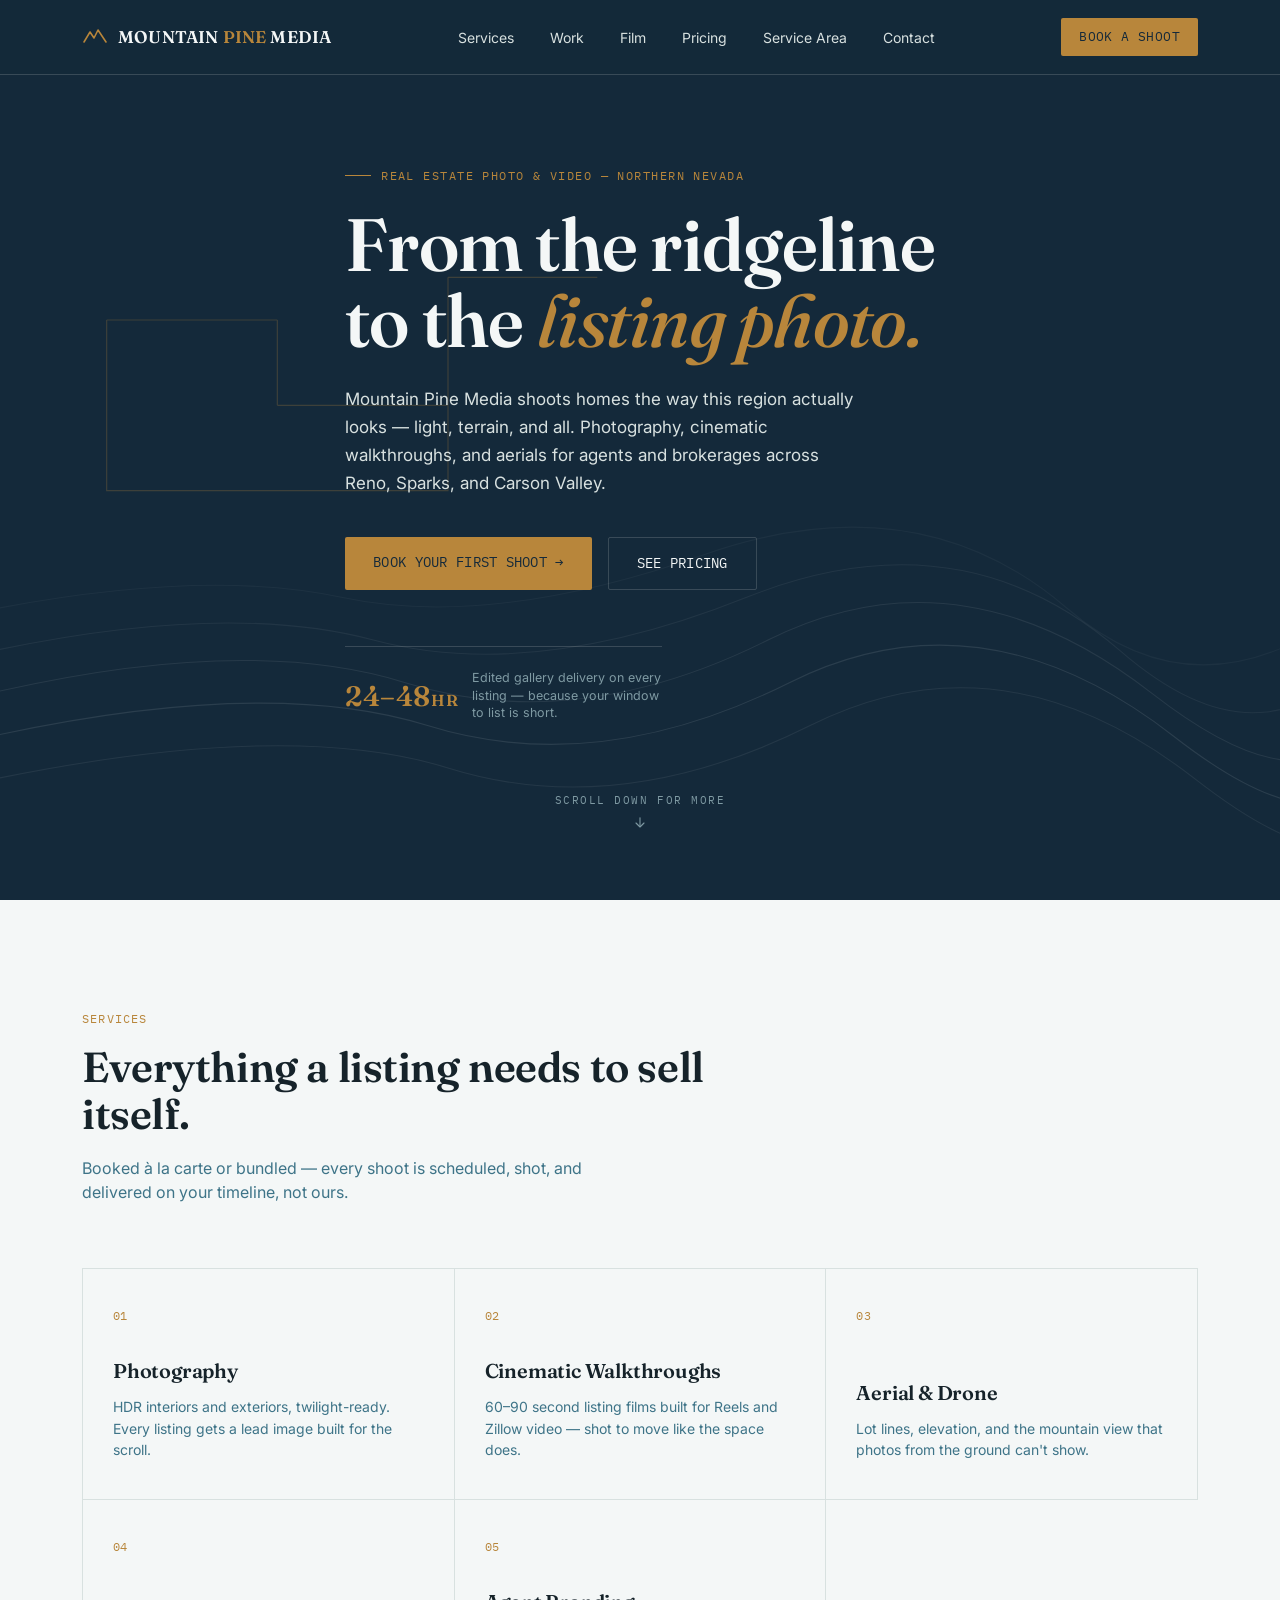
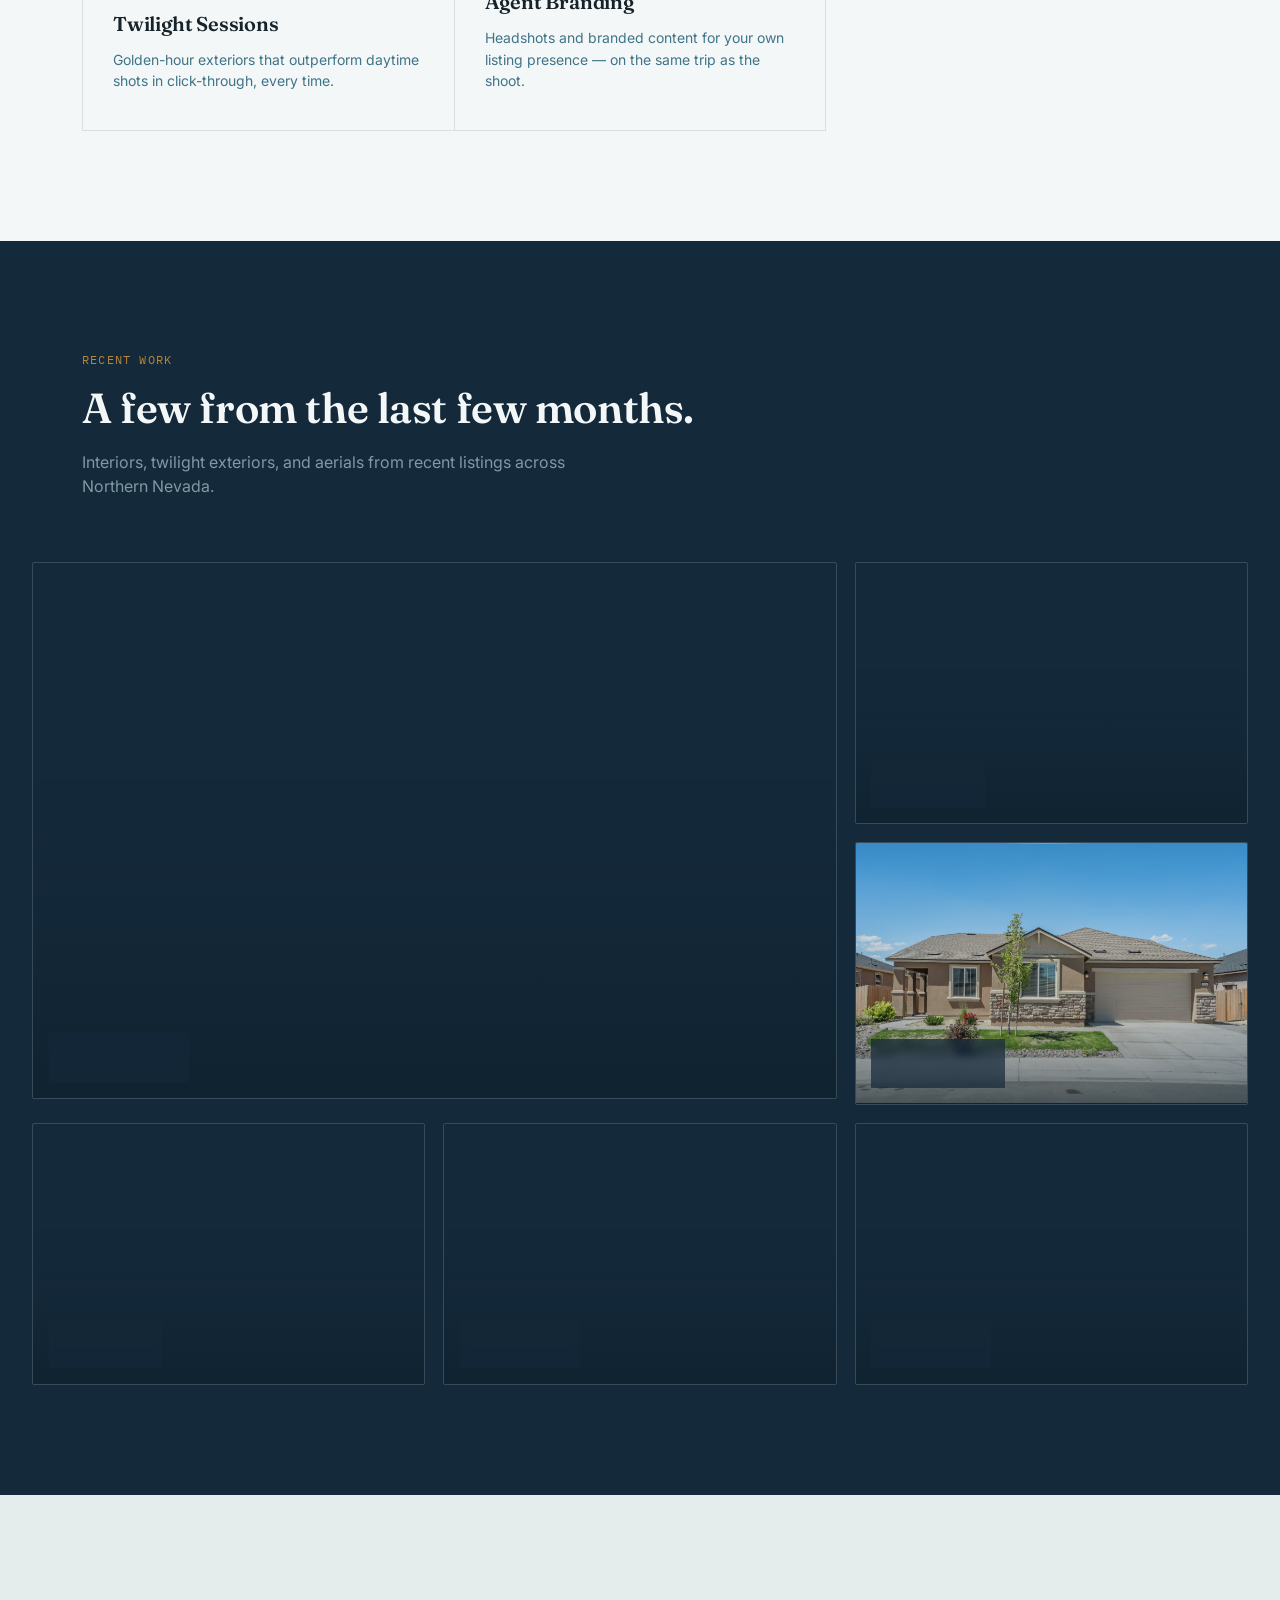
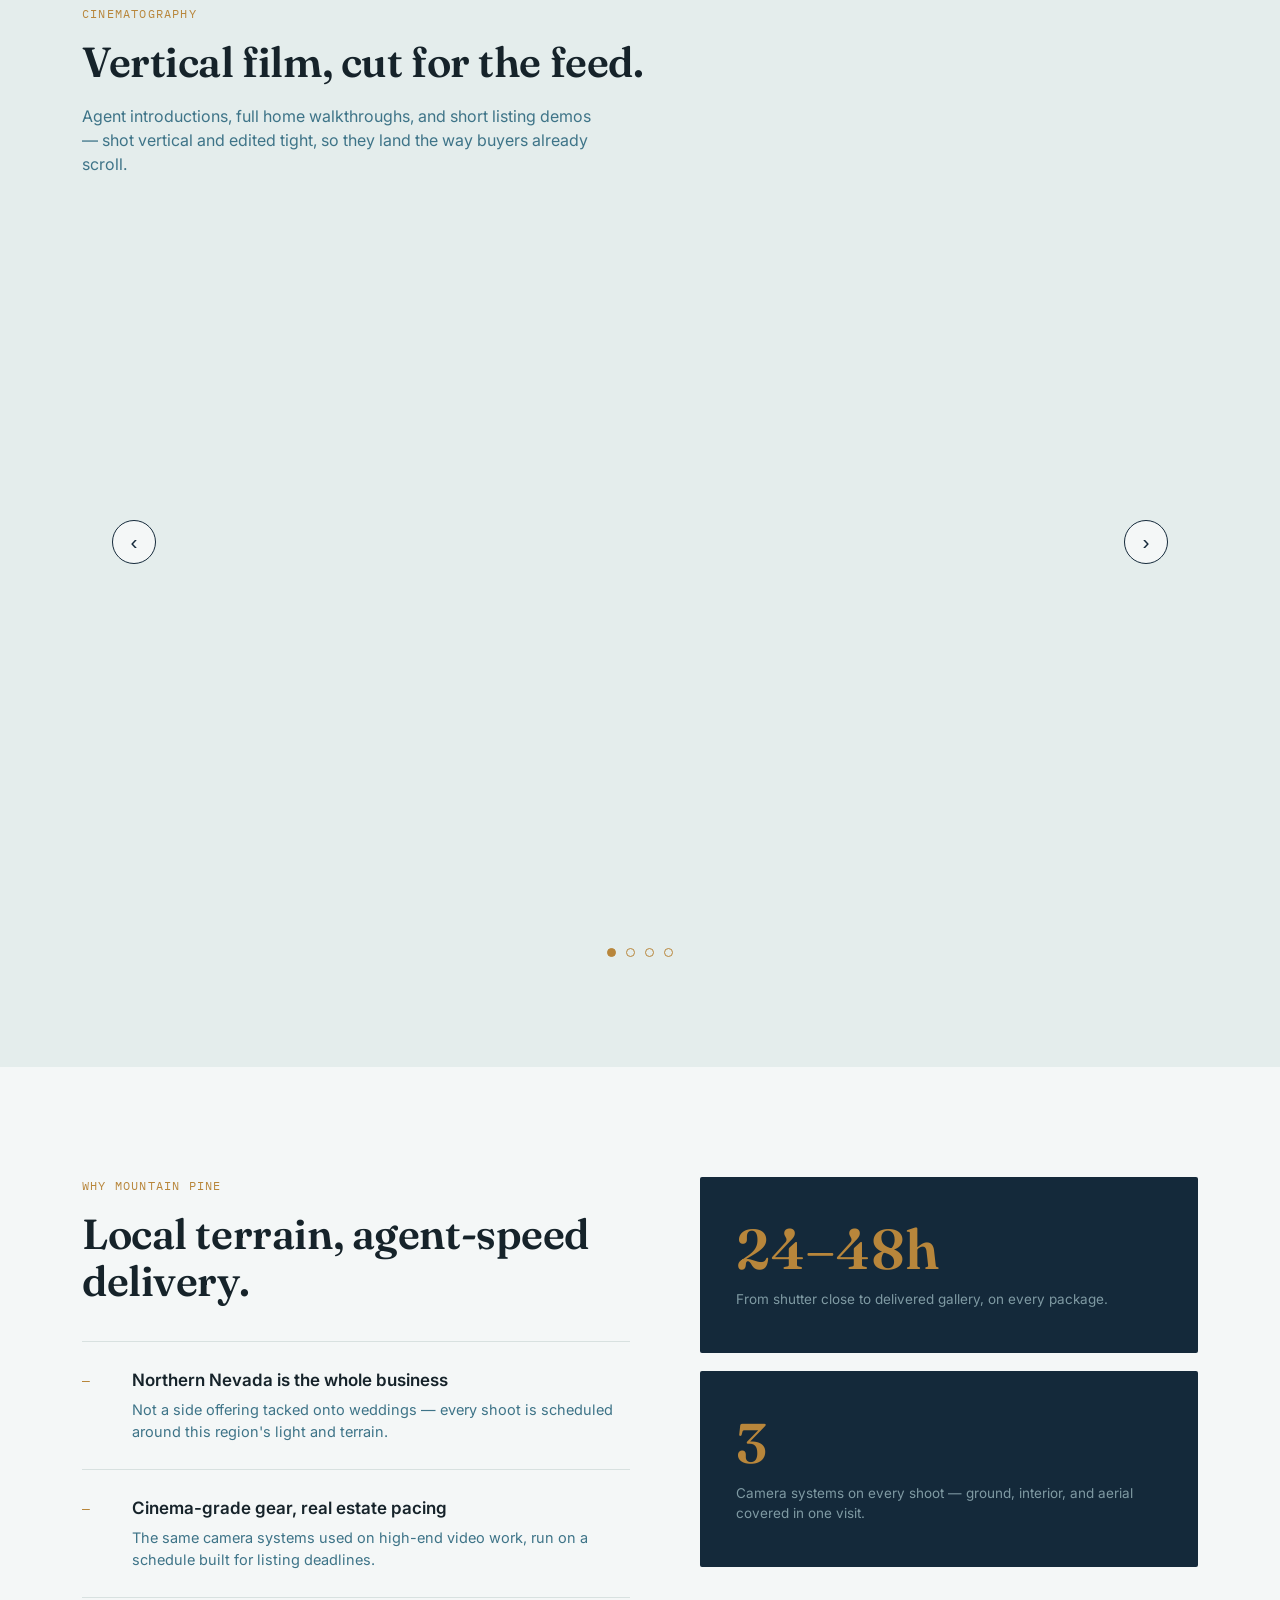
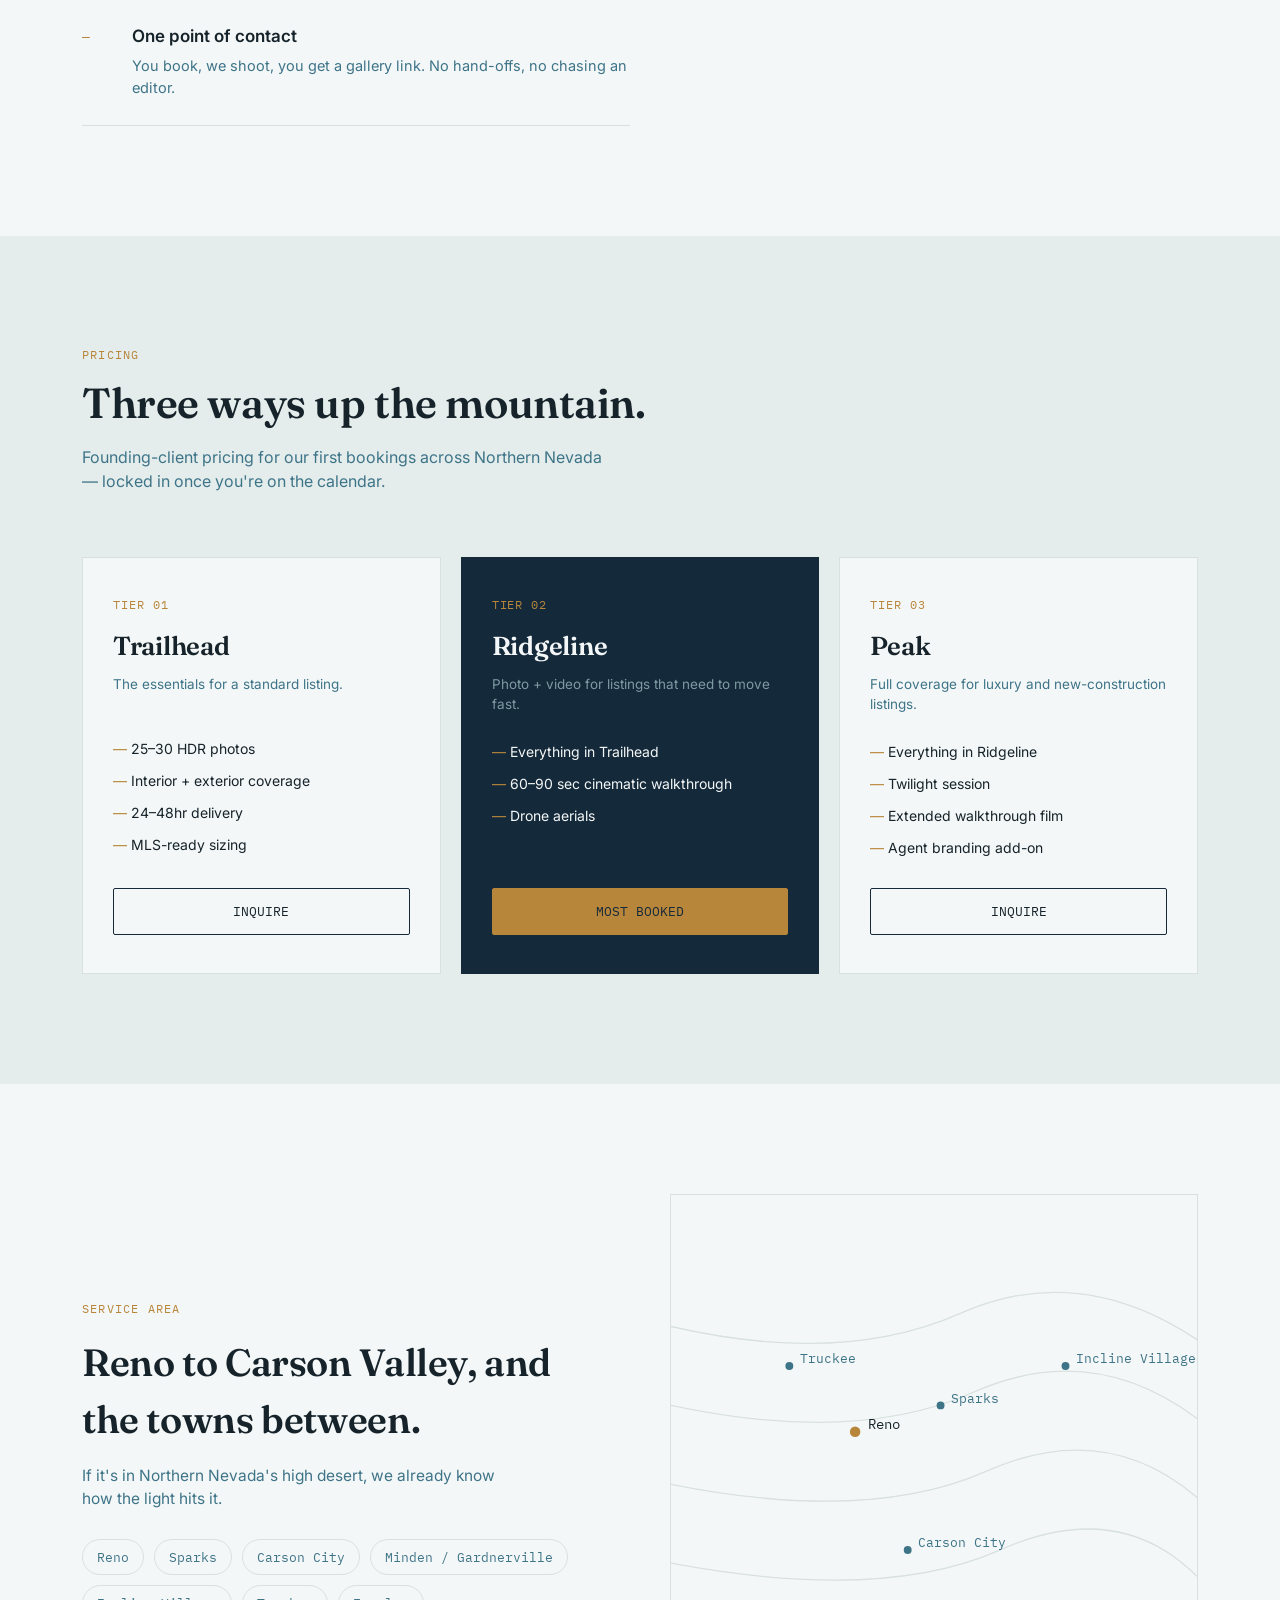
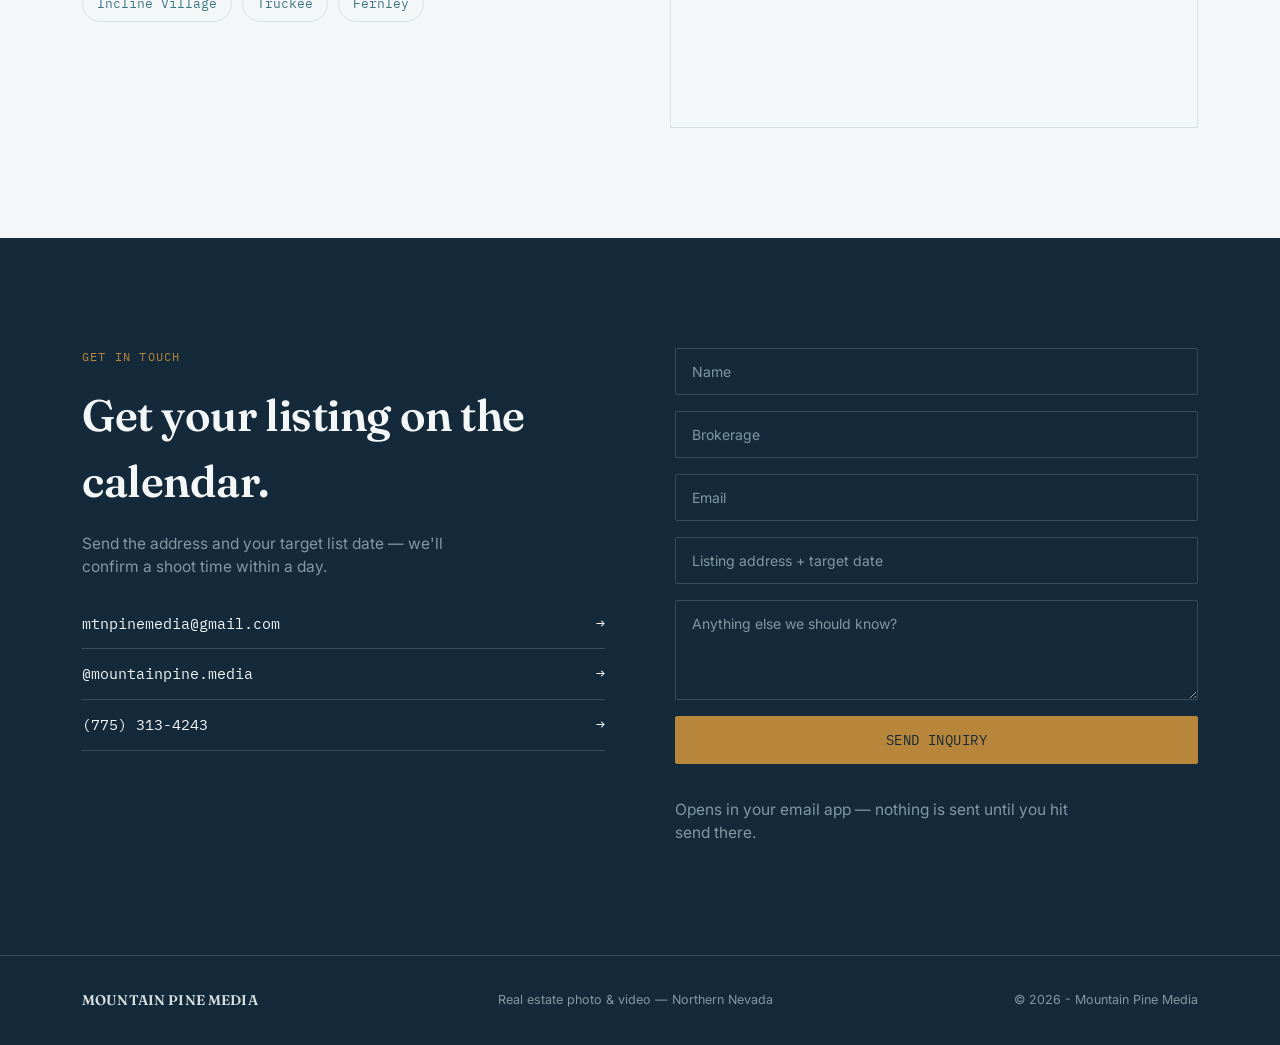
==== commit 63e24f06: "image tag updates" ====
--- a/web/index.html
+++ b/web/index.html
@@ -205,12 +205,12 @@
       <div class="pf-item">
         <img src="optimized-assets/DSC08627.jpg" sizes="(max-width:600px) 92vw, (max-width:900px) 46vw, 33vw"
              alt="Modern walnut kitchen with a waterfall stone island, integrated range hood and polished concrete floors" decoding="async">
-        <div class="pf-tag">Montreux<span class="type">Luxury Estate</span></div>
+        <div class="pf-tag">Reno<span class="type">Luxury Estate</span></div>
       </div>
       <div class="pf-item">
         <img src="optimized-assets/_-33.jpg" sizes="(max-width:600px) 92vw, (max-width:900px) 46vw, 33vw"
              alt="Front elevation of a new-construction single-story home with stone accents and fresh desert landscaping" decoding="async">
-        <div class="pf-tag">Spanish Springs<span class="type">New Construction</span></div>
+        <div class="pf-tag">Carson City<span class="type">New Construction</span></div>
       </div>
       <div class="pf-item">
         <img src="optimized-assets/_-3.jpg" sizes="(max-width:600px) 92vw, (max-width:900px) 46vw, 33vw"
@@ -220,7 +220,7 @@
       <div class="pf-item">
         <img src="optimized-assets/drone-twilight.jpg" sizes="(max-width:600px) 92vw, (max-width:900px) 46vw, 33vw"
              alt="Aerial drone view of a Northern Nevada neighbourhood at dusk with the Sierra foothills behind it" decoding="async" loading="lazy">
-        <div class="pf-tag">Rancho San Rafael<span class="type">Aerial / Drone</span></div>
+        <div class="pf-tag">Sun Valley<span class="type">Aerial / Drone</span></div>
       </div>
       <div class="pf-item">
         <img src="optimized-assets/DSC08717.jpg" sizes="(max-width:600px) 92vw, (max-width:900px) 46vw, 33vw"
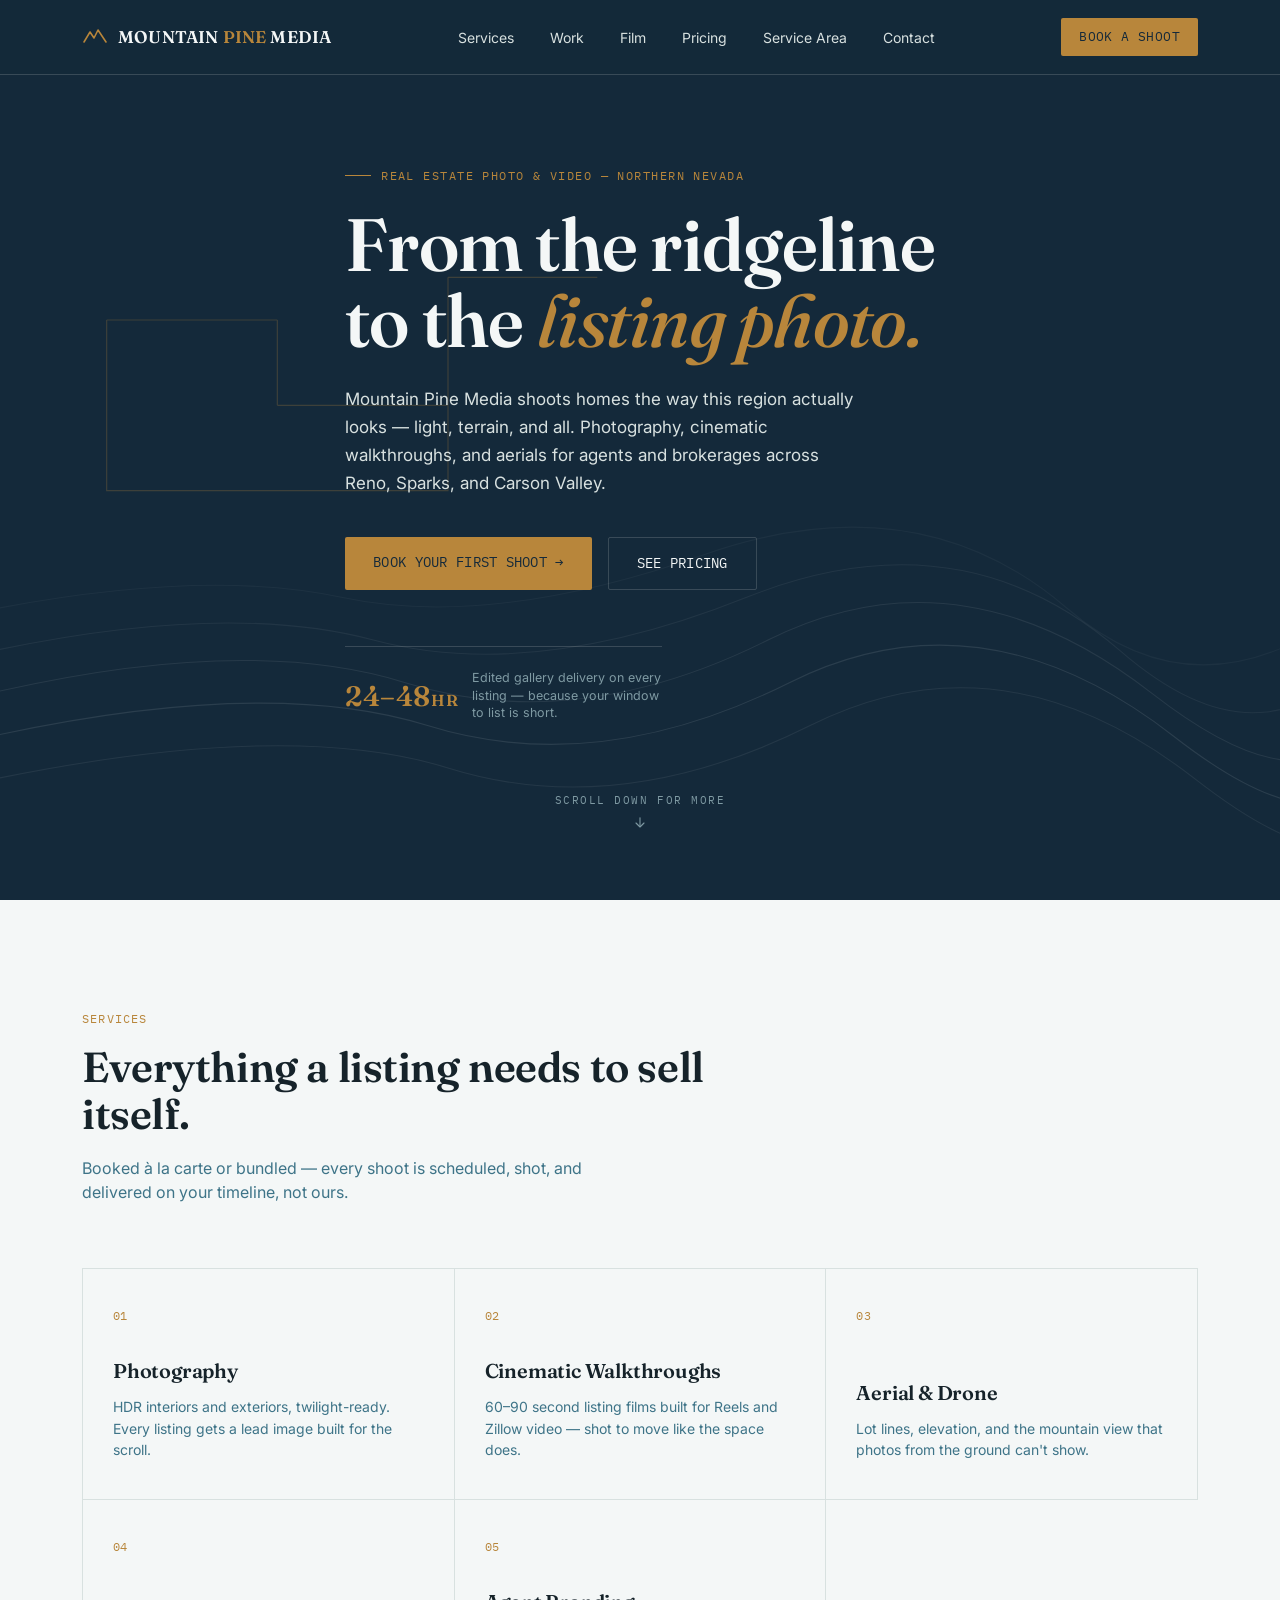
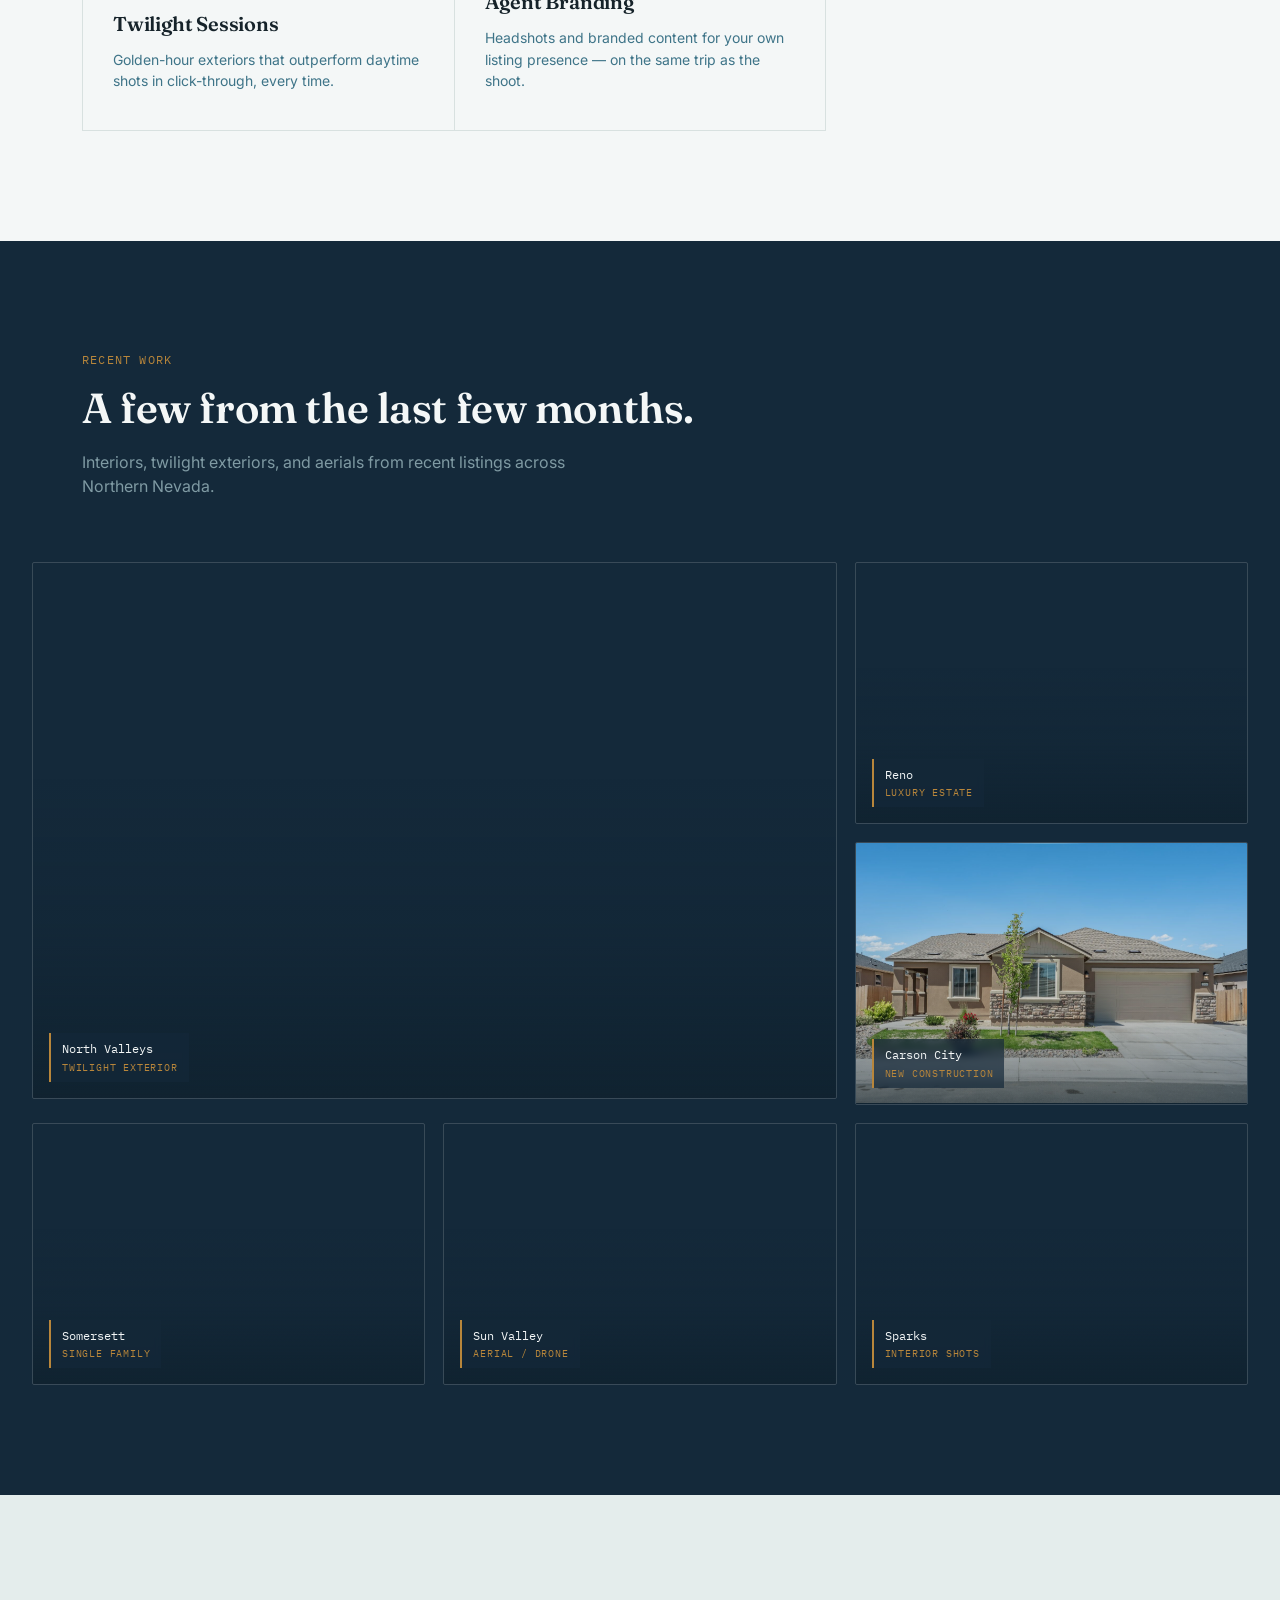
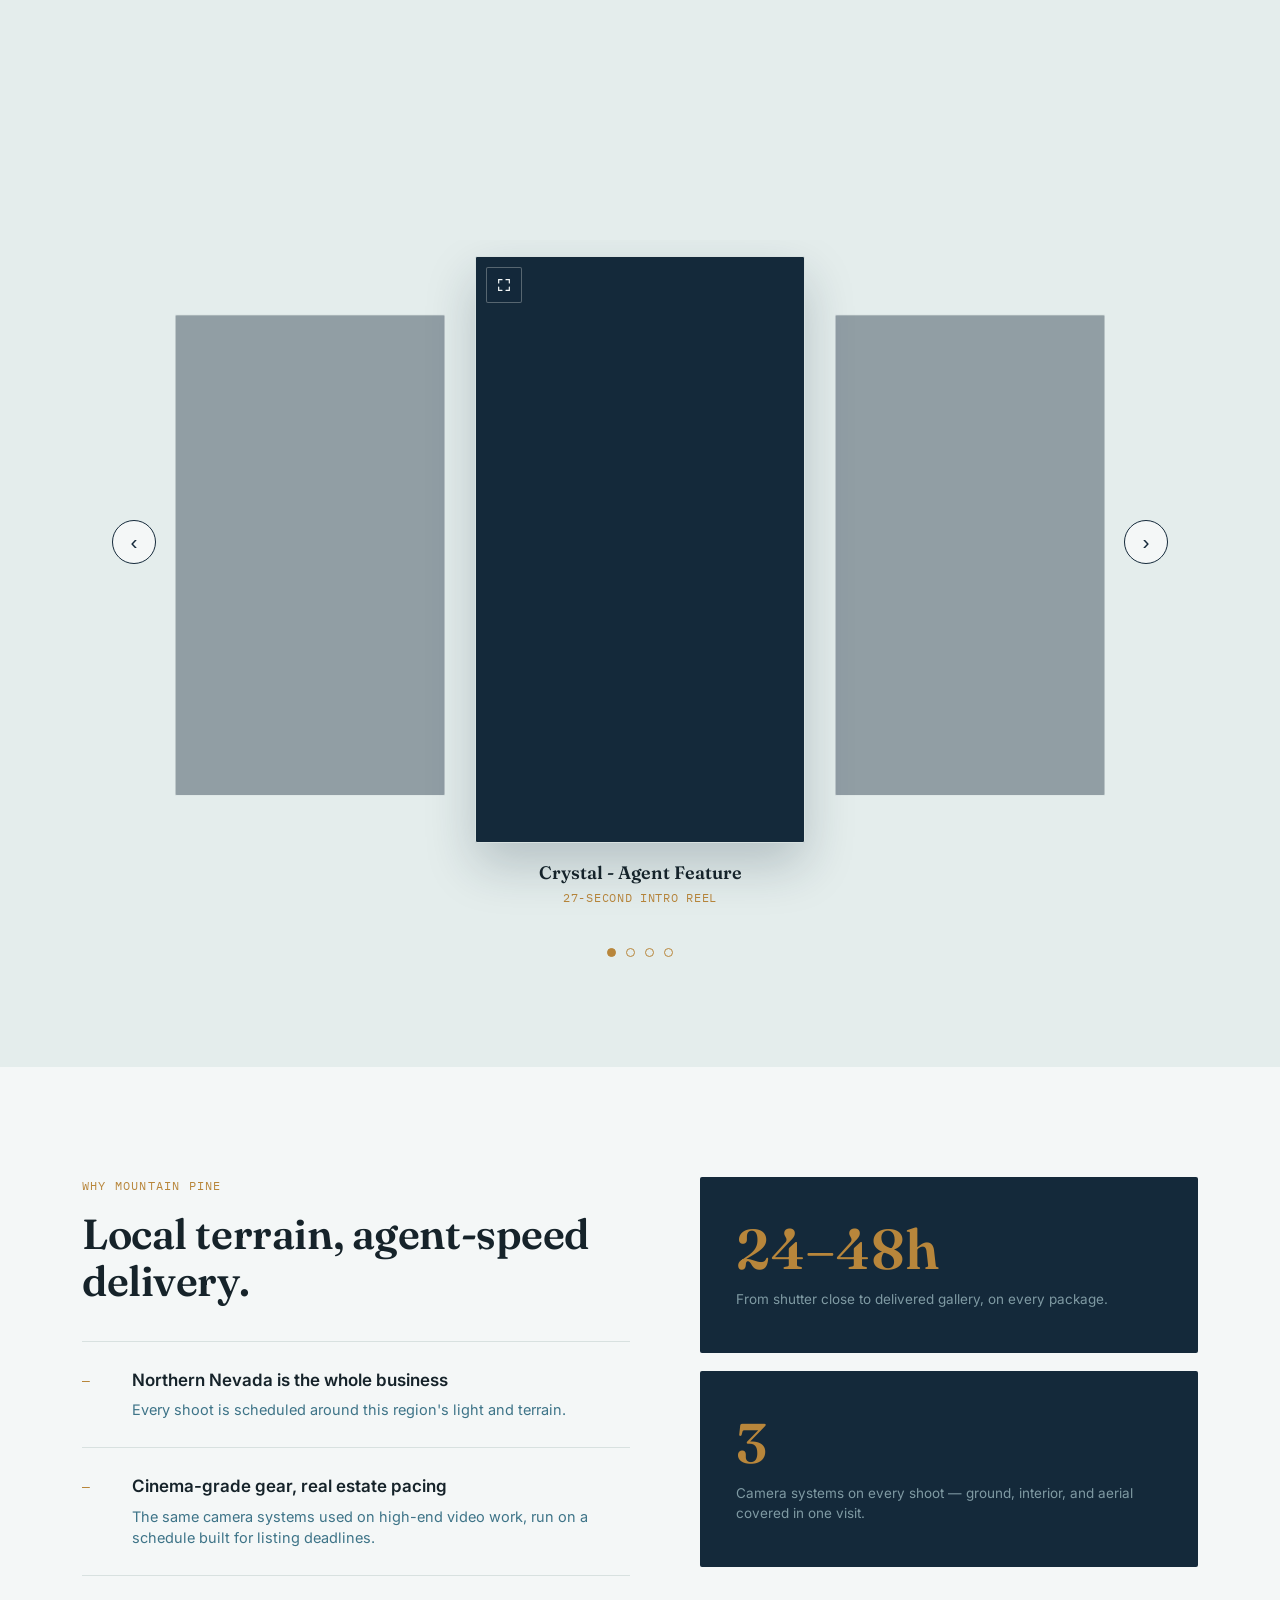
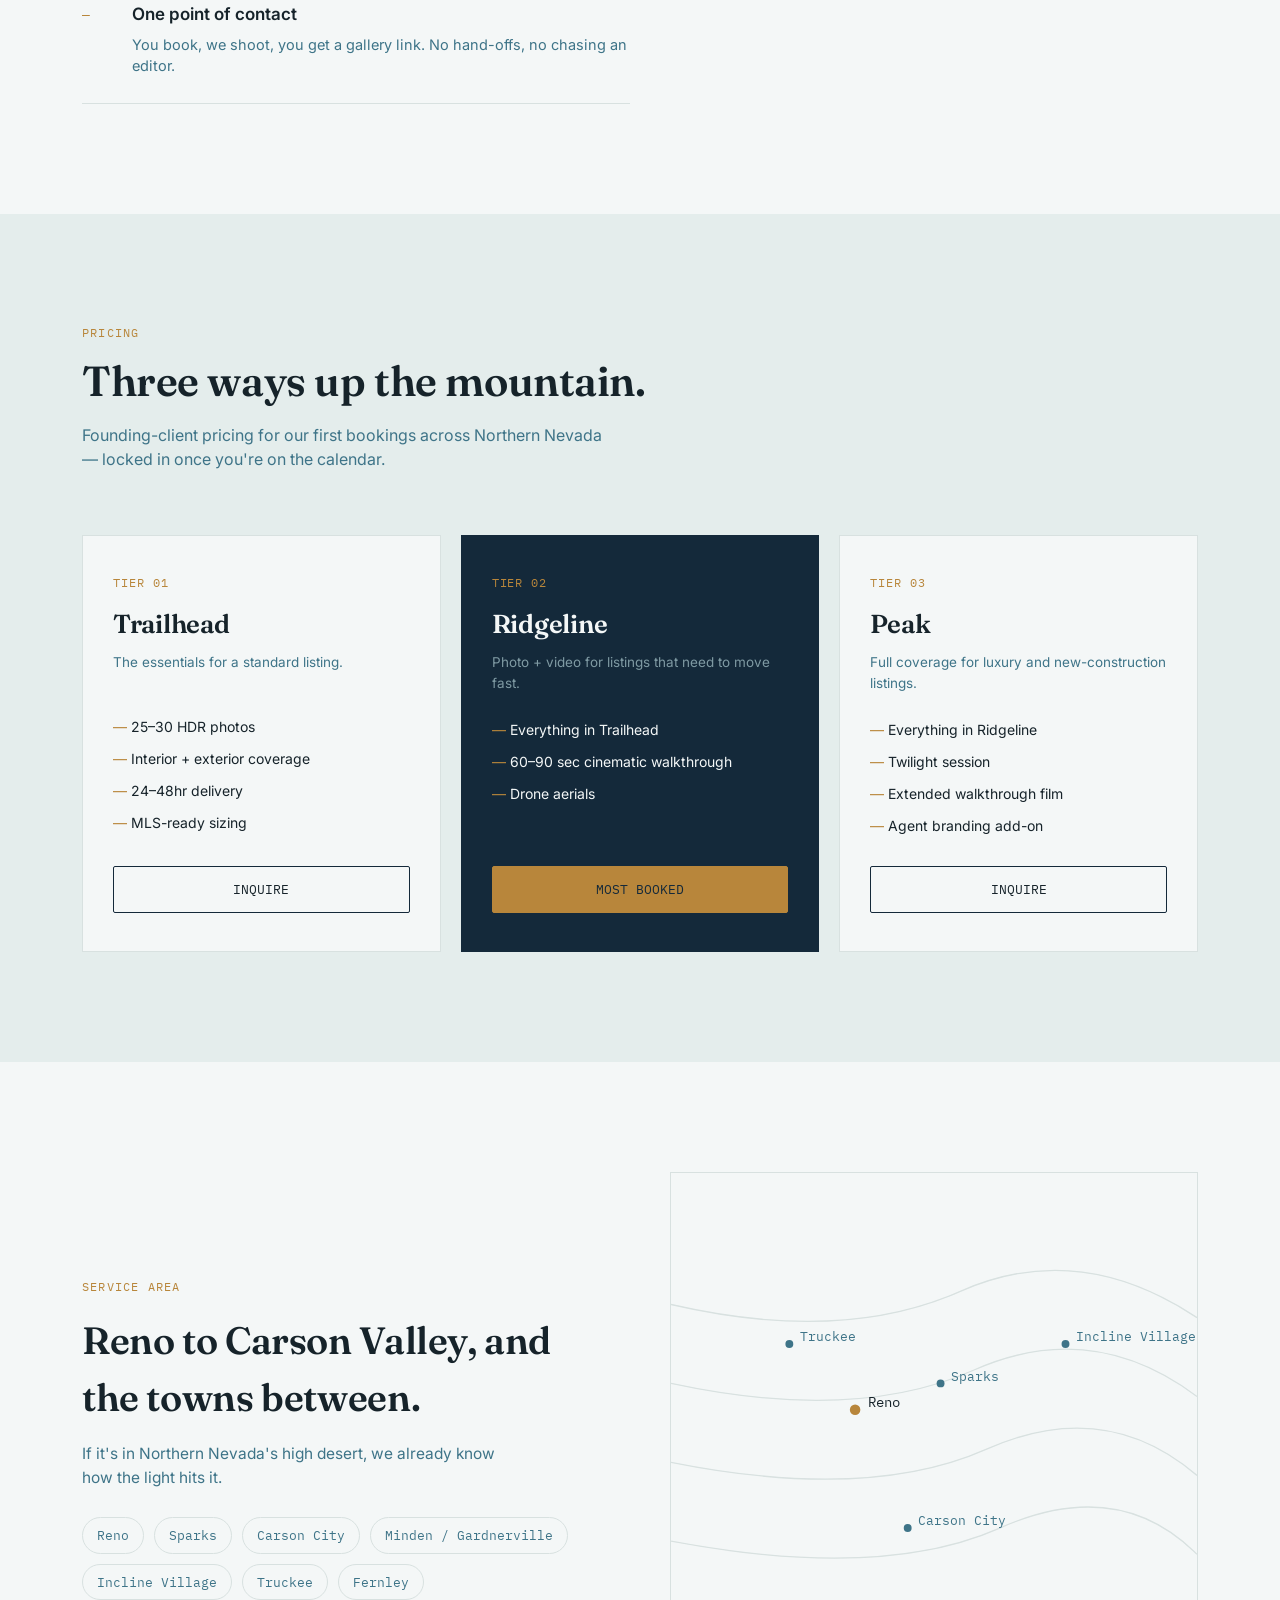
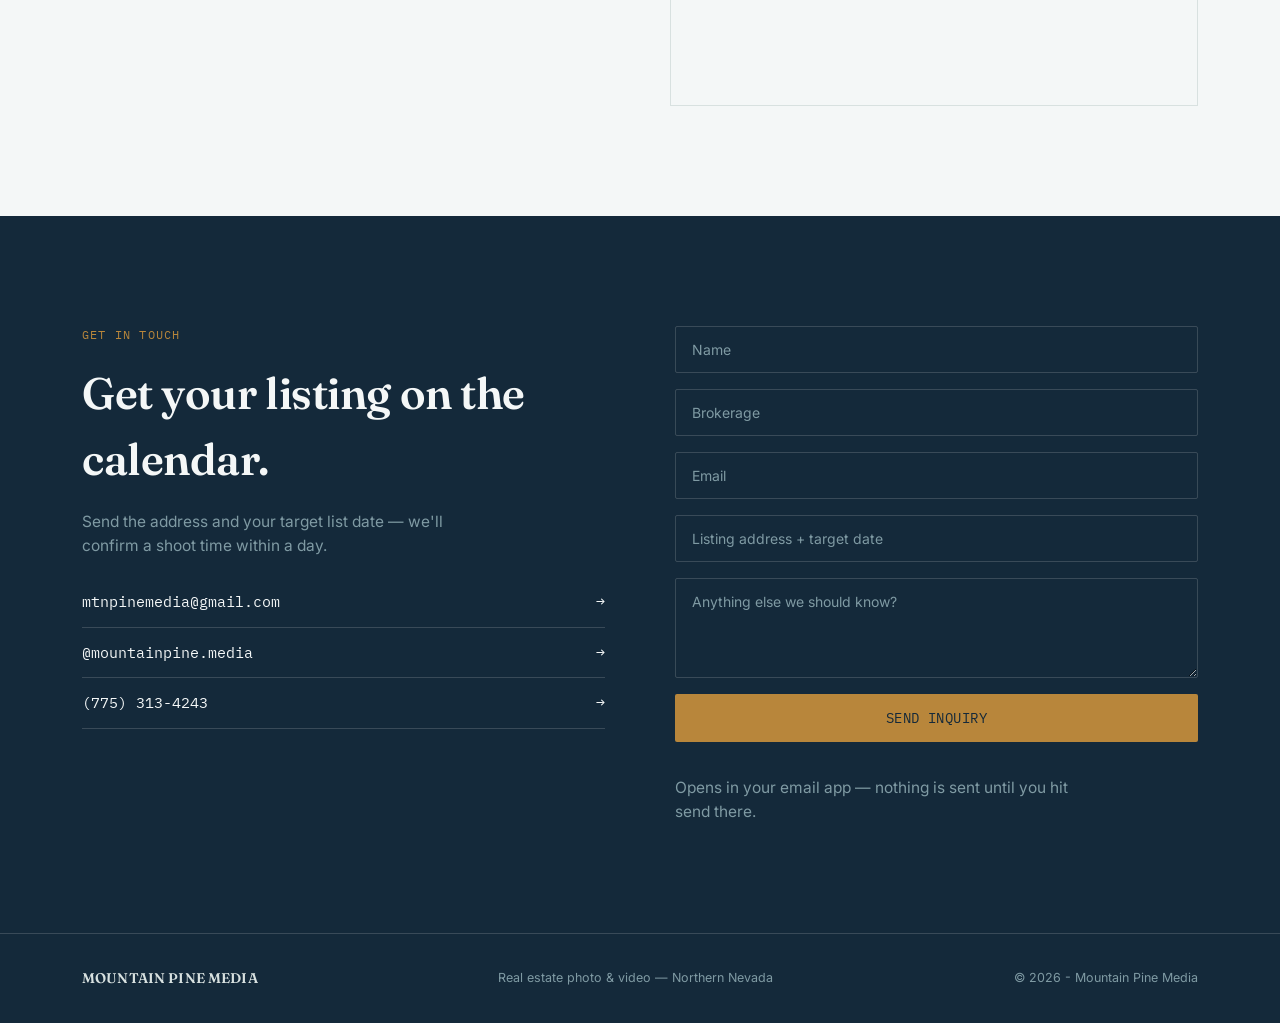
==== commit 577348f1: "update subtext" ====
--- a/web/index.html
+++ b/web/index.html
@@ -332,7 +332,7 @@
         <div class="why-list reveal">
           <div class="why-item">
             <div class="mk">—</div>
-            <div><h4>Northern Nevada is the whole business</h4><p>Not a side offering tacked onto weddings — every shoot is scheduled around this region's light and terrain.</p></div>
+            <div><h4>Northern Nevada is the whole business</h4><p>Every shoot is scheduled around this region's light and terrain.</p></div>
           </div>
           <div class="why-item">
             <div class="mk">—</div>
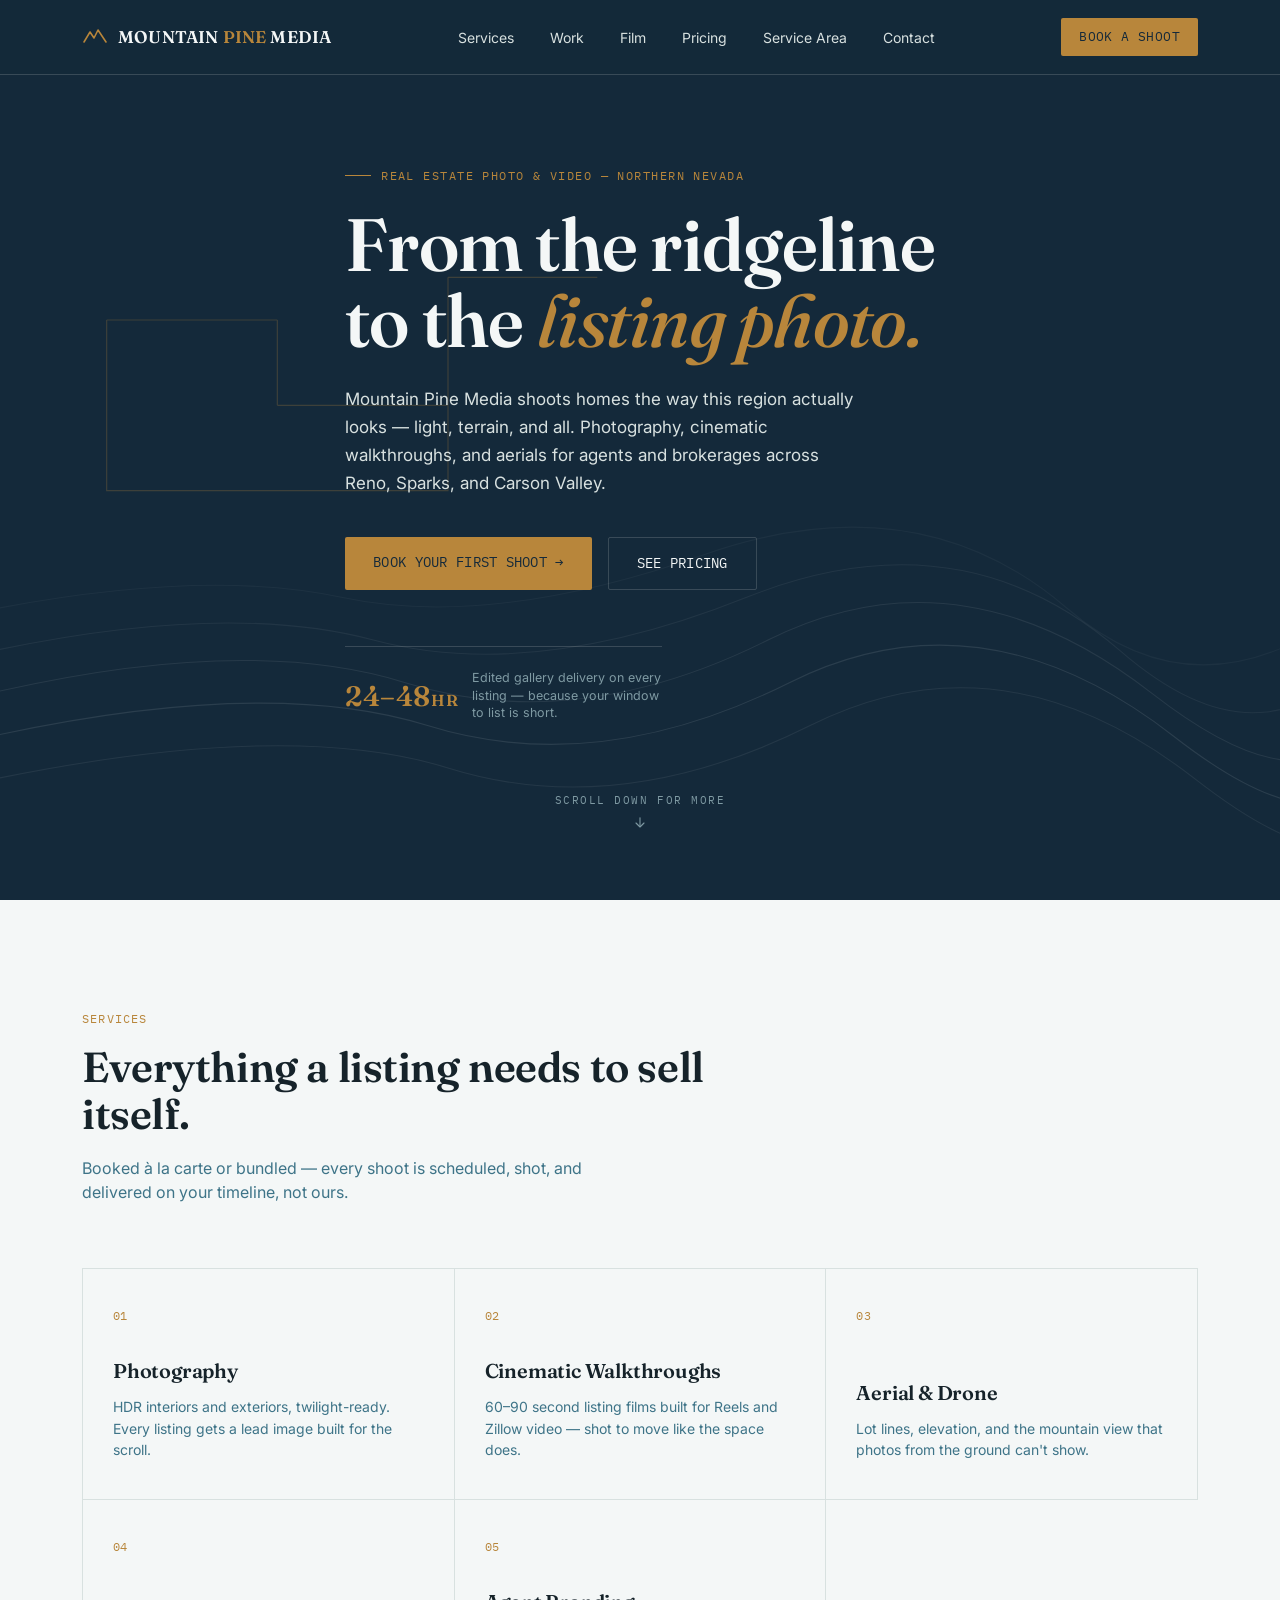
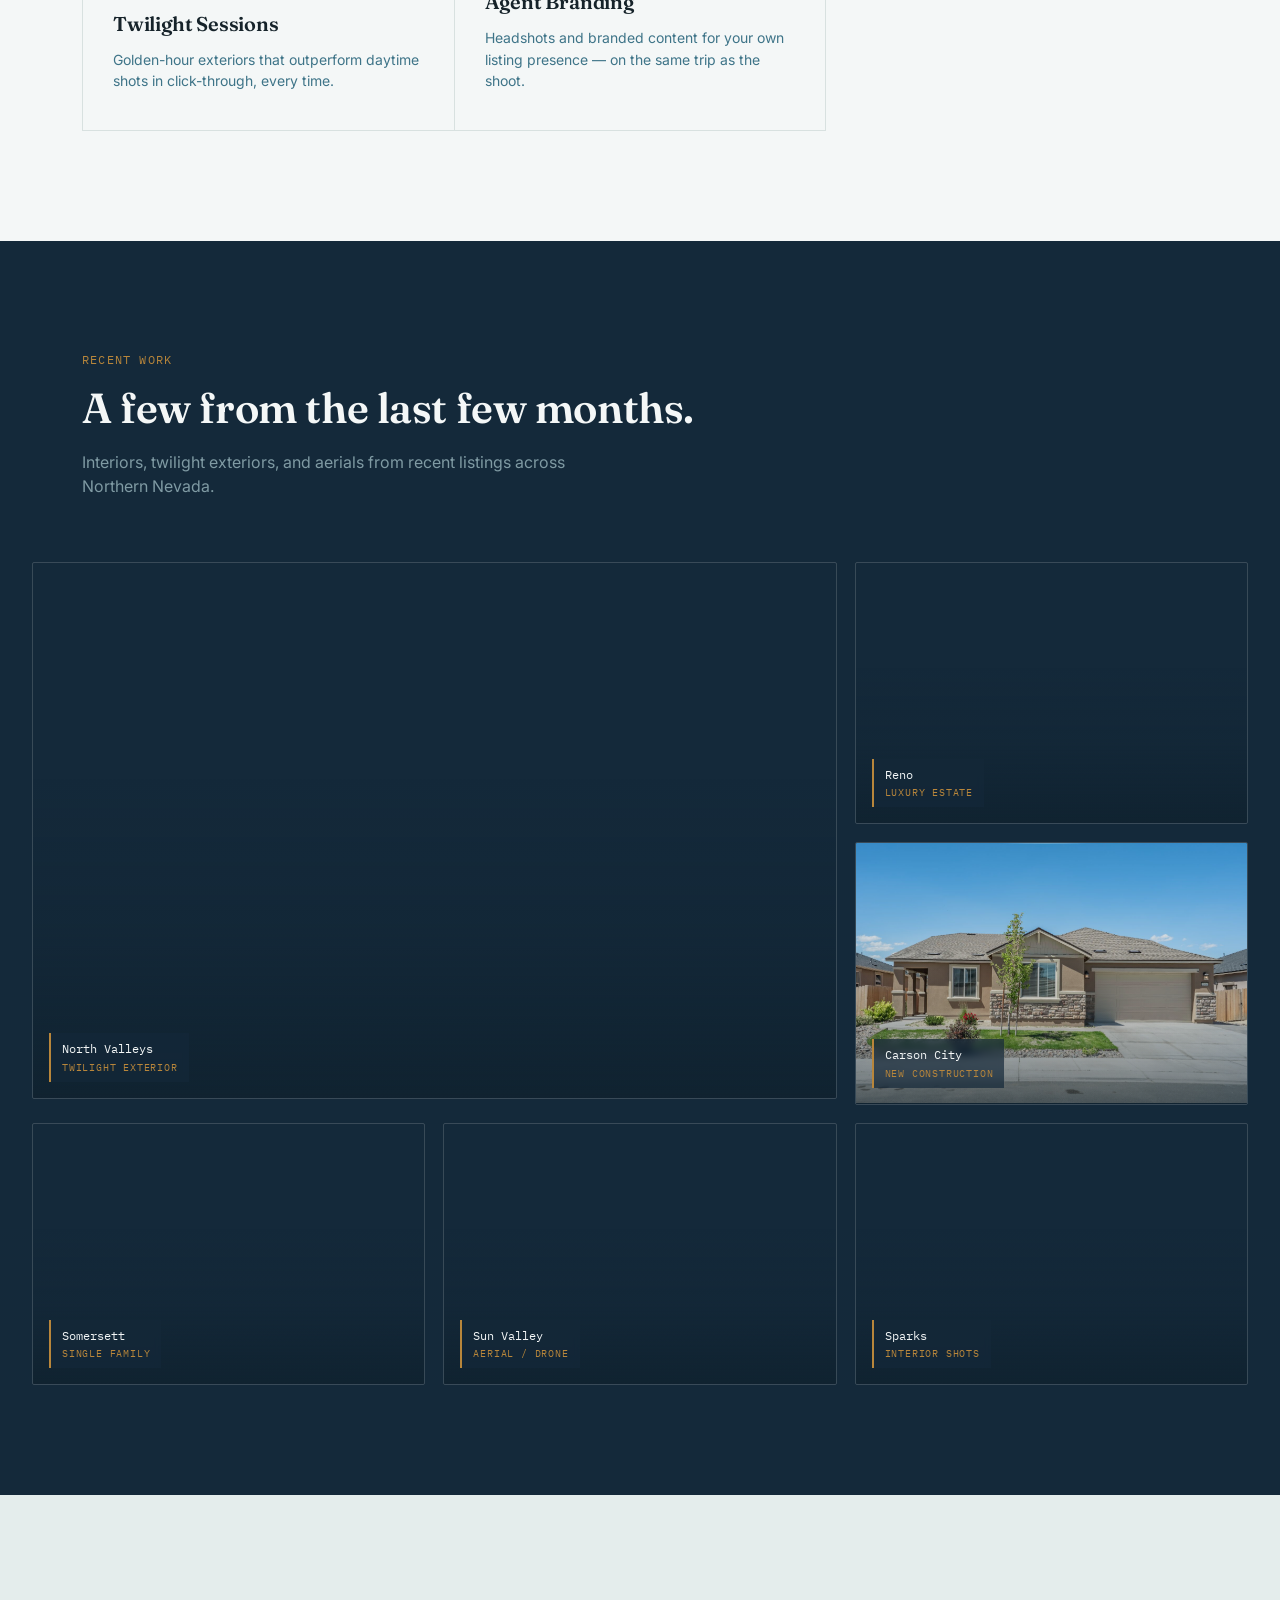
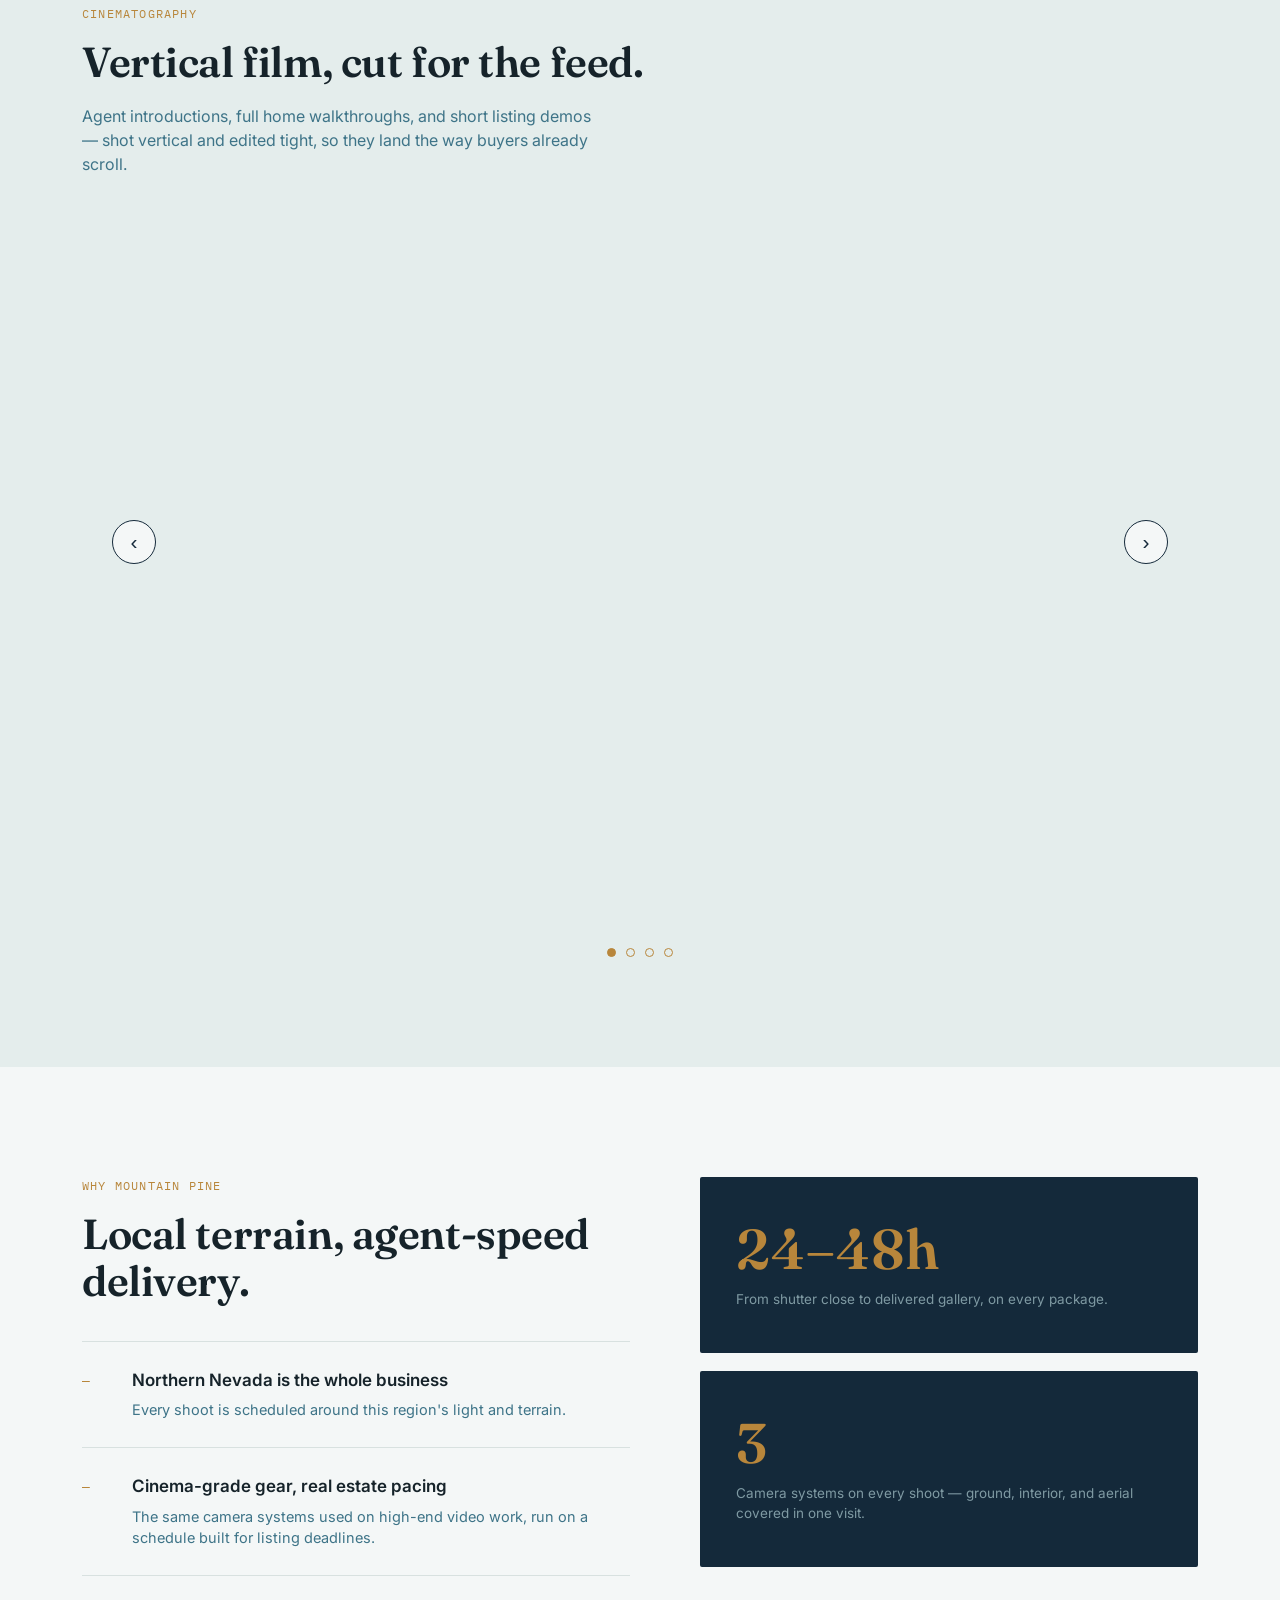
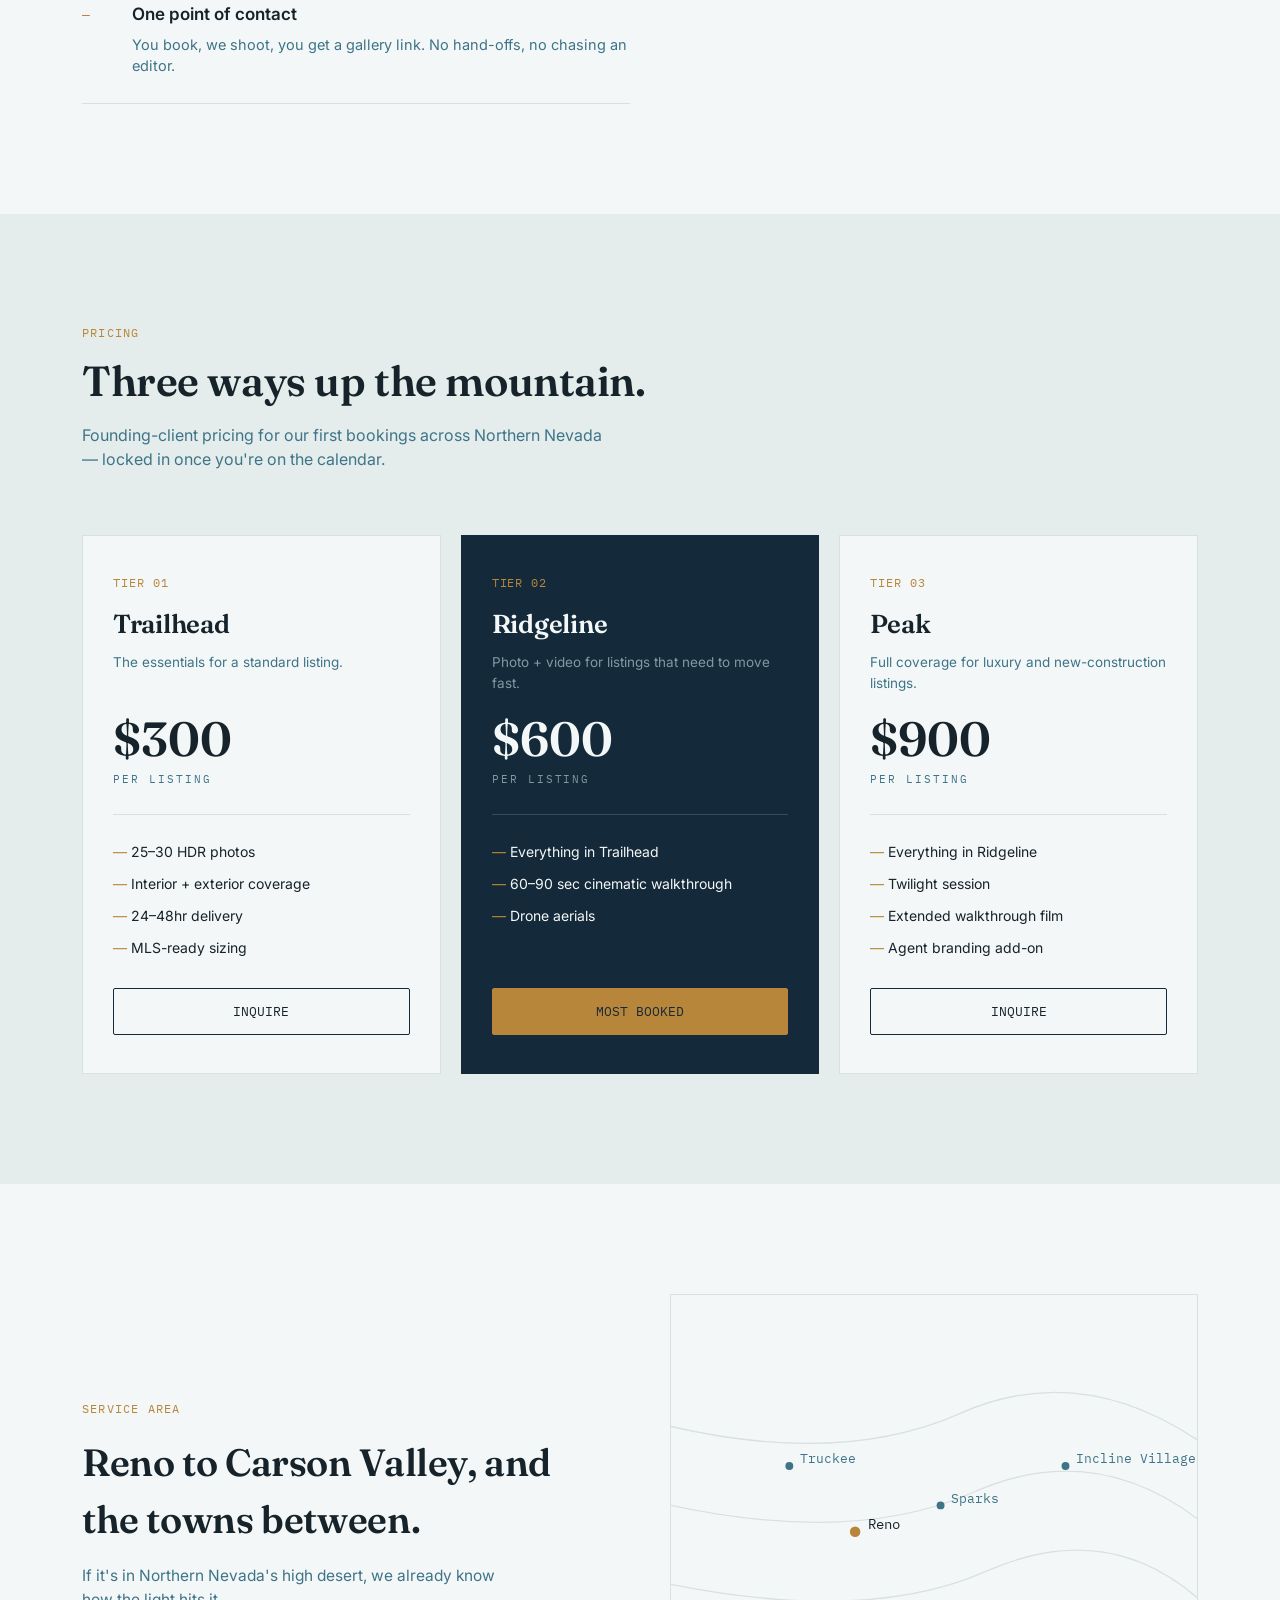
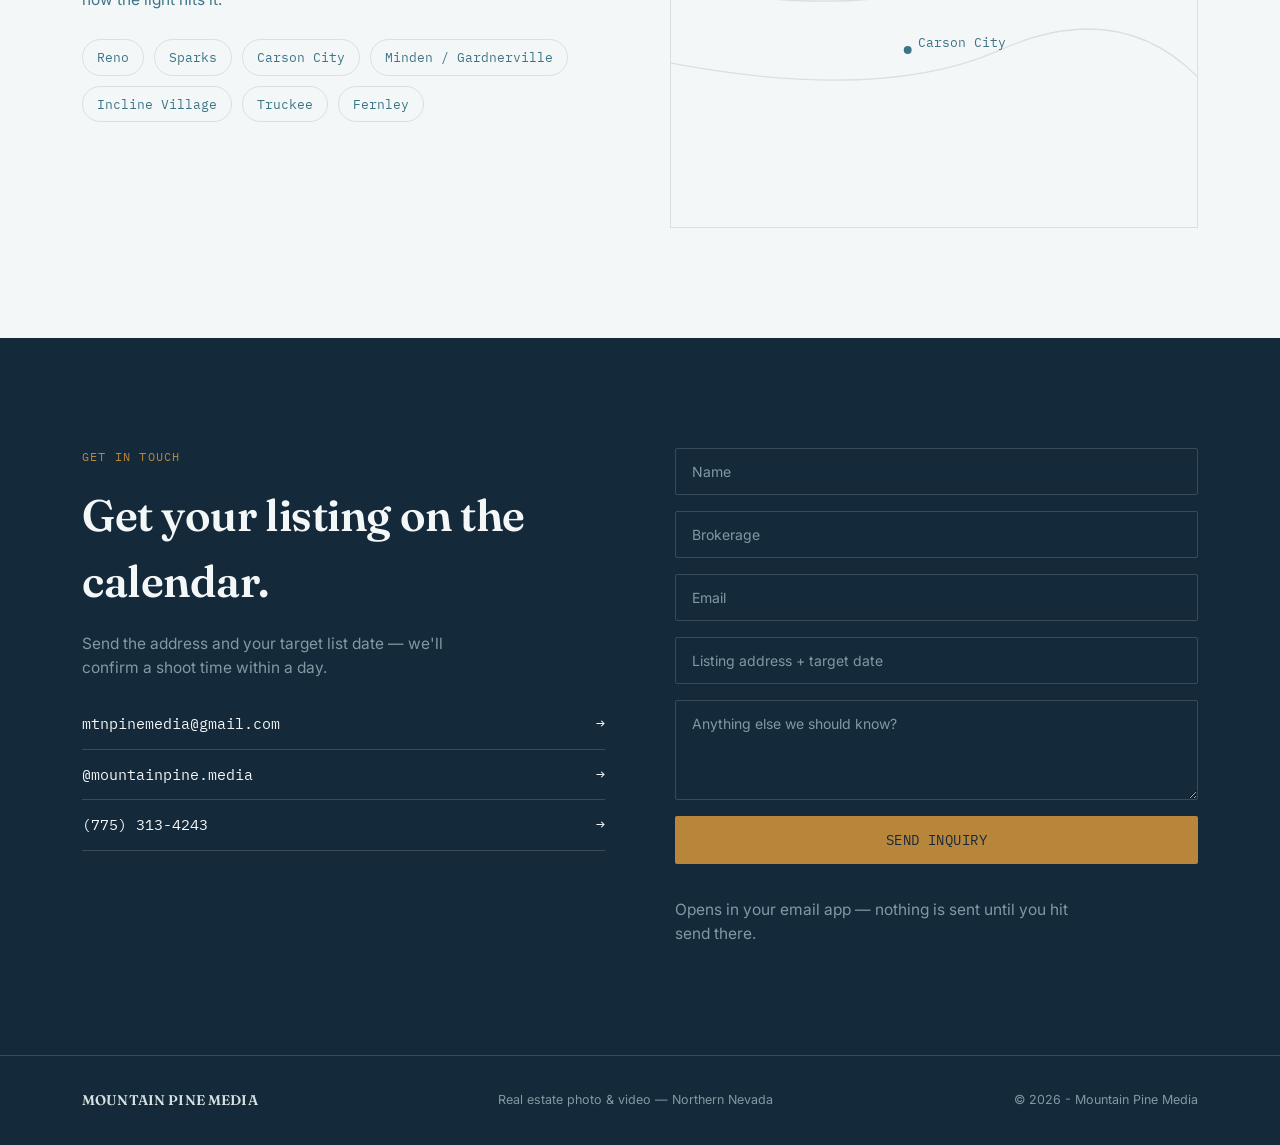
==== commit 40d8a933: "add pricing" ====
--- a/web/index.html
+++ b/web/index.html
@@ -370,6 +370,9 @@
         <div class="tier-mk mono">Tier 01</div>
         <h3>Trailhead</h3>
         <div class="desc">The essentials for a standard listing.</div>
+        <div class="amount">$300</div>
+        <div class="per mono">Per listing</div>
+        <div class="rule"></div>
         <ul>
           <li>25–30 HDR photos</li>
           <li>Interior + exterior coverage</li>
@@ -382,6 +385,9 @@
         <div class="tier-mk mono">Tier 02</div>
         <h3>Ridgeline</h3>
         <div class="desc">Photo + video for listings that need to move fast.</div>
+        <div class="amount">$600</div>
+        <div class="per mono">Per listing</div>
+        <div class="rule"></div>
         <ul>
           <li>Everything in Trailhead</li>
           <li>60–90 sec cinematic walkthrough</li>
@@ -393,6 +399,9 @@
         <div class="tier-mk mono">Tier 03</div>
         <h3>Peak</h3>
         <div class="desc">Full coverage for luxury and new-construction listings.</div>
+        <div class="amount">$900</div>
+        <div class="per mono">Per listing</div>
+        <div class="rule"></div>
         <ul>
           <li>Everything in Ridgeline</li>
           <li>Twilight session</li>
--- a/web/styles.css
+++ b/web/styles.css
@@ -418,8 +418,19 @@
 .price-card.feat{background:var(--lake-deep); color:var(--alpine-white); border-color:var(--lake-deep);}
 .price-card .tier-mk{font-family:'IBM Plex Mono',monospace; font-size:11.5px; letter-spacing:0.08em; text-transform:uppercase; color:var(--brass);}
 .price-card h3{font-size:26px; margin-top:14px;}
-.price-card .desc{font-size:13.5px; color:var(--lake-mid); margin-top:8px; min-height:38px;}
+.price-card .desc{font-size:13.5px; color:var(--lake-mid); margin-top:8px; min-height:41px;}
 .price-card.feat .desc{color:var(--sage);}
+/* Price block — mirrors the Lake & Pine package tile: a large serif figure, a
+   small mono qualifier under it, and a rule closing the block off from the
+   feature list. Colours flip on .feat exactly the way .desc above does. */
+.price-card .amount{font-family:'Fraunces',serif; font-size:48px; font-weight:600; line-height:1; color:var(--ink); margin-top:22px;}
+.price-card.feat .amount{color:var(--alpine-white);}
+.price-card .per{font-size:11px; letter-spacing:0.18em; text-transform:uppercase; color:var(--lake-mid); margin-top:8px;}
+.price-card.feat .per{color:var(--sage);}
+/* --stone reads as a hairline on the light cards; the featured card is on
+   --lake-deep, where --line is the light-on-dark equivalent used site-wide. */
+.price-card .rule{height:1px; background:var(--stone); margin-top:26px;}
+.price-card.feat .rule{background:var(--line);}
 .price-card ul{list-style:none; margin-top:26px; display:flex; flex-direction:column; gap:11px; flex:1;}
 .price-card li{font-size:14px; padding-left:18px; position:relative;}
 .price-card li::before{content:'—'; position:absolute; left:0; color:var(--brass);}
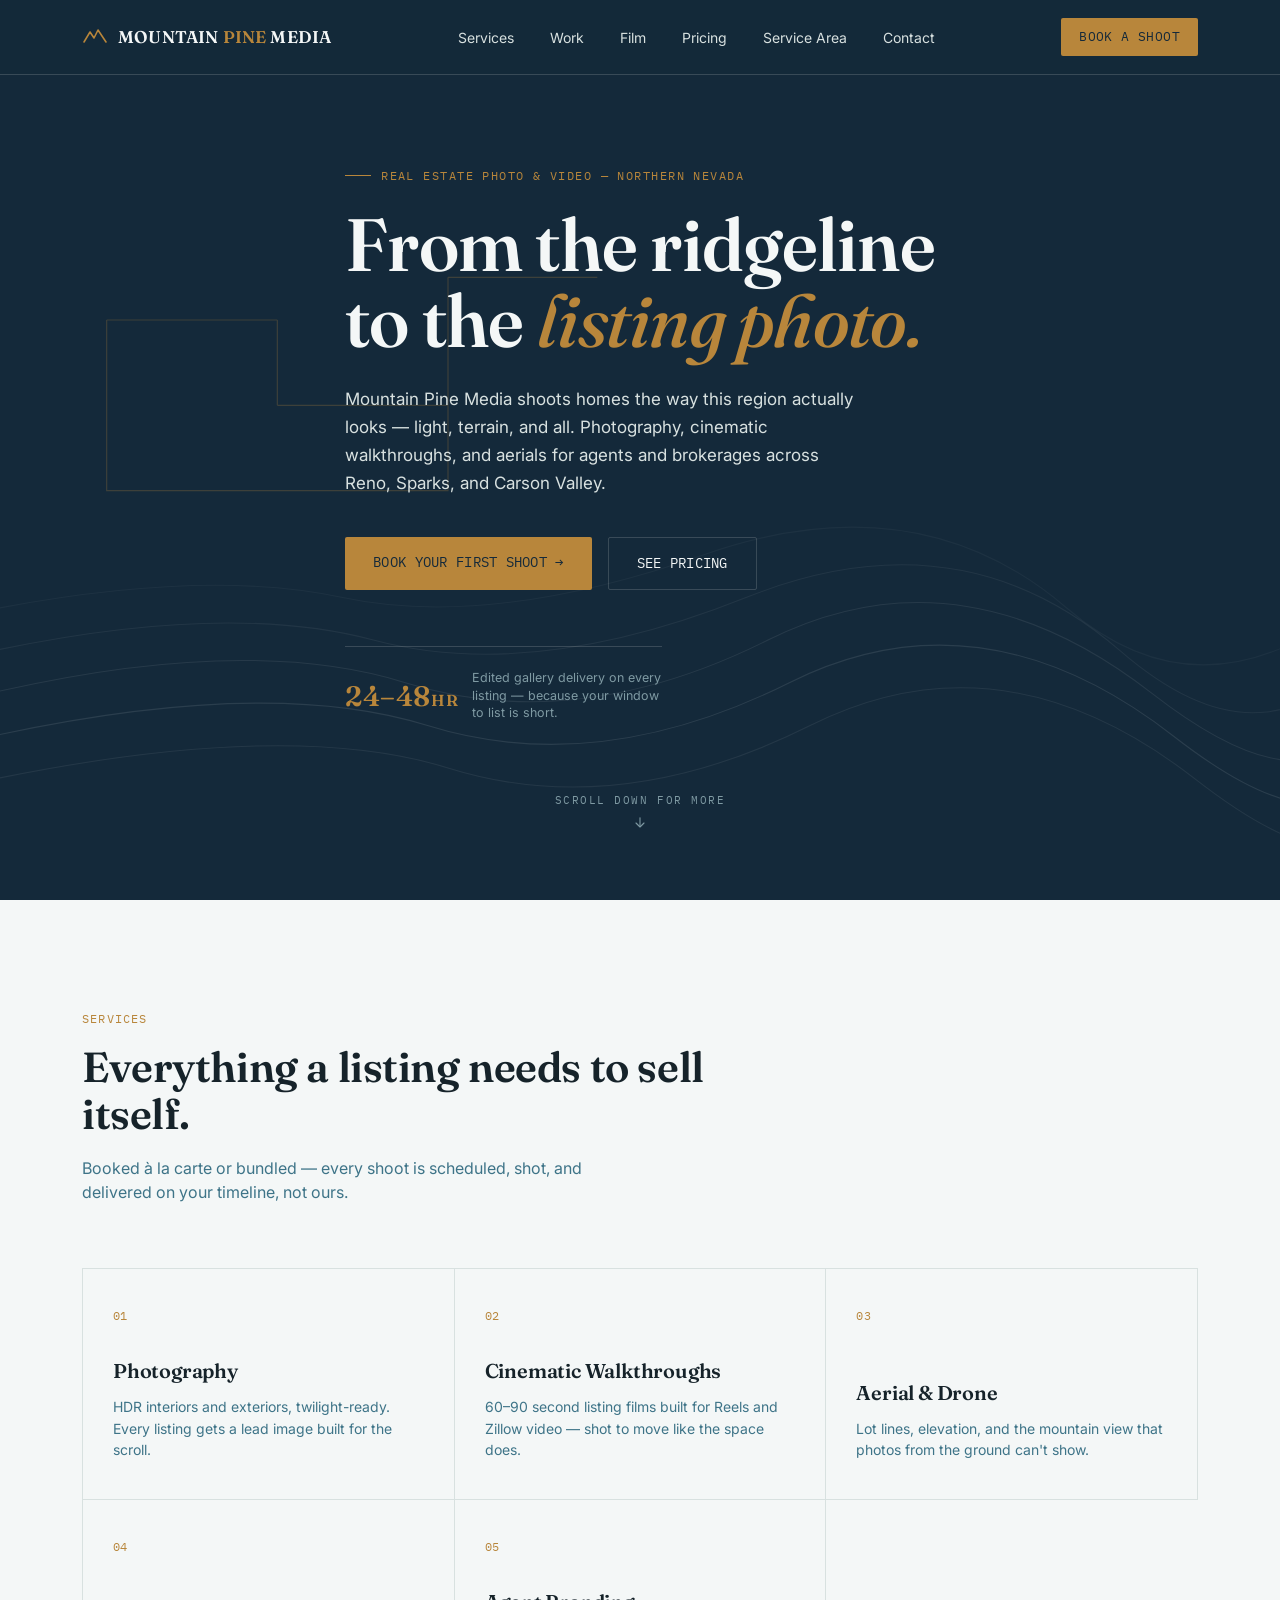
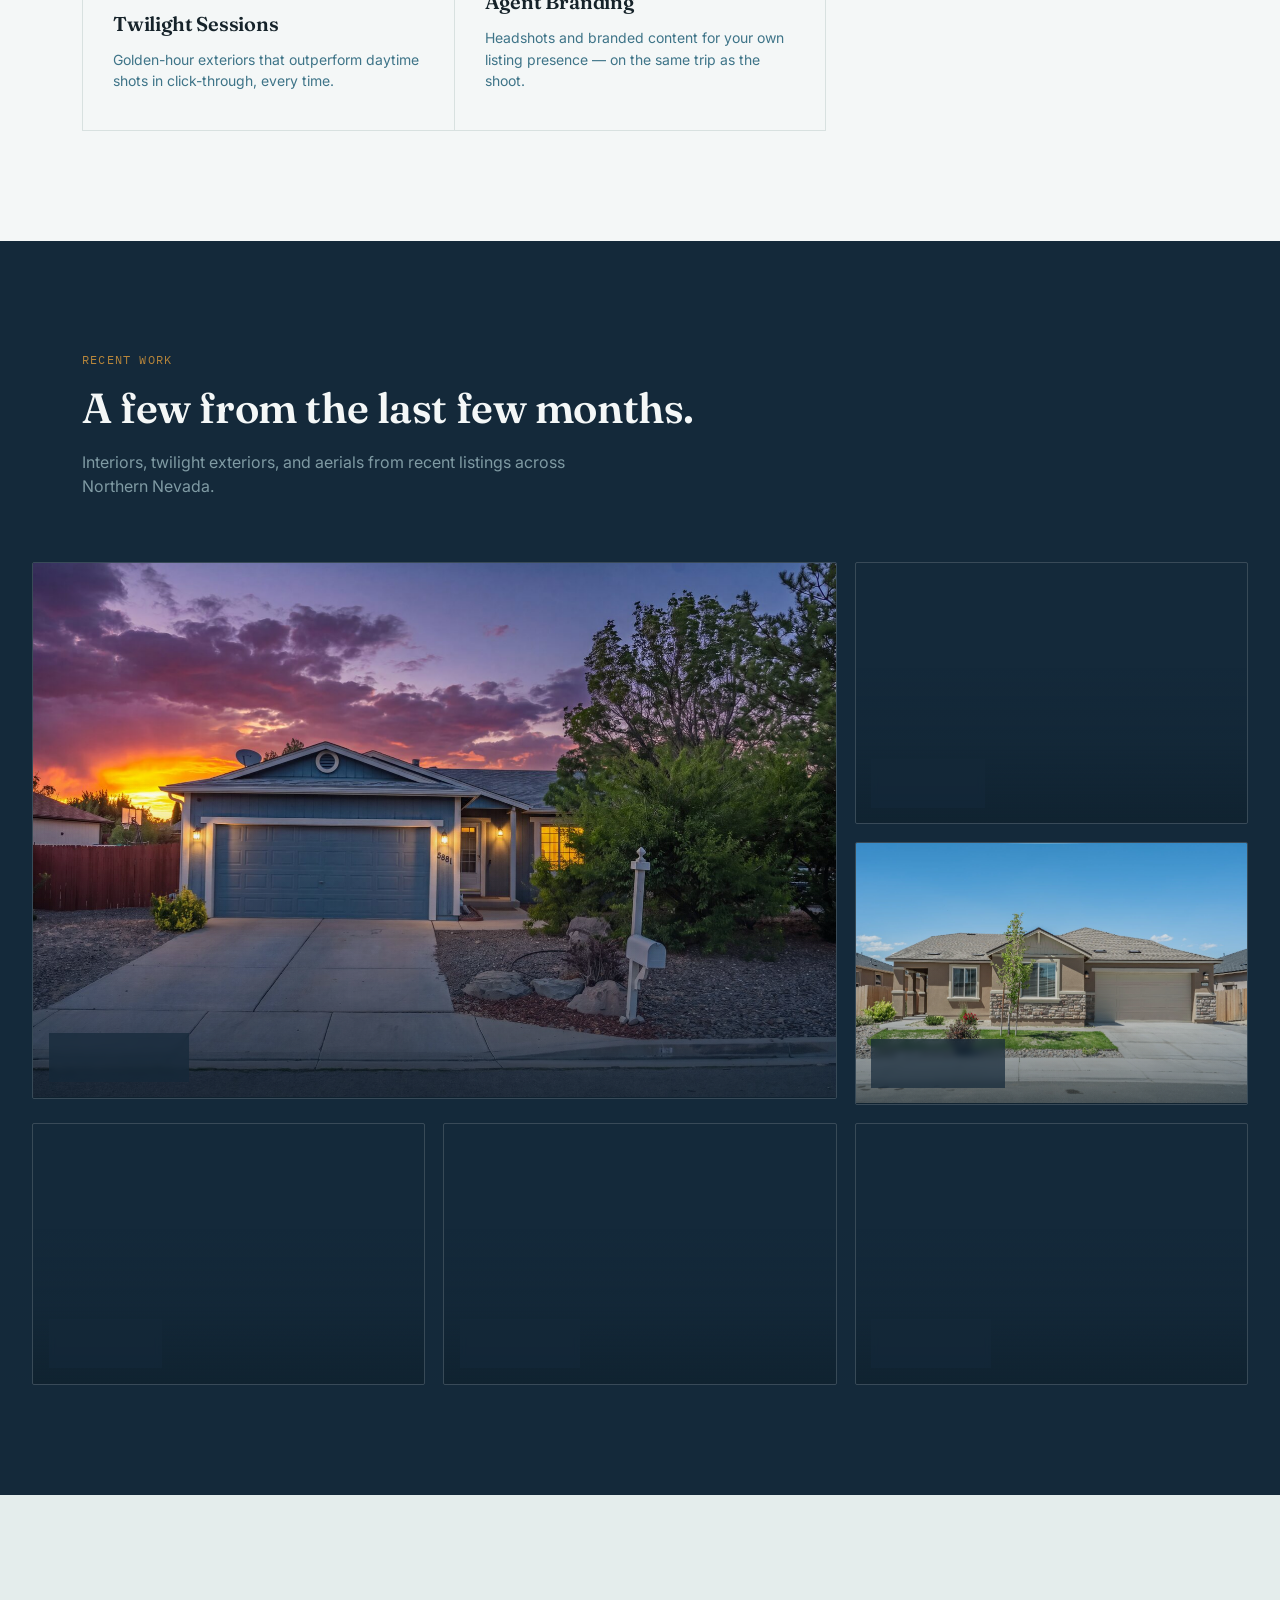
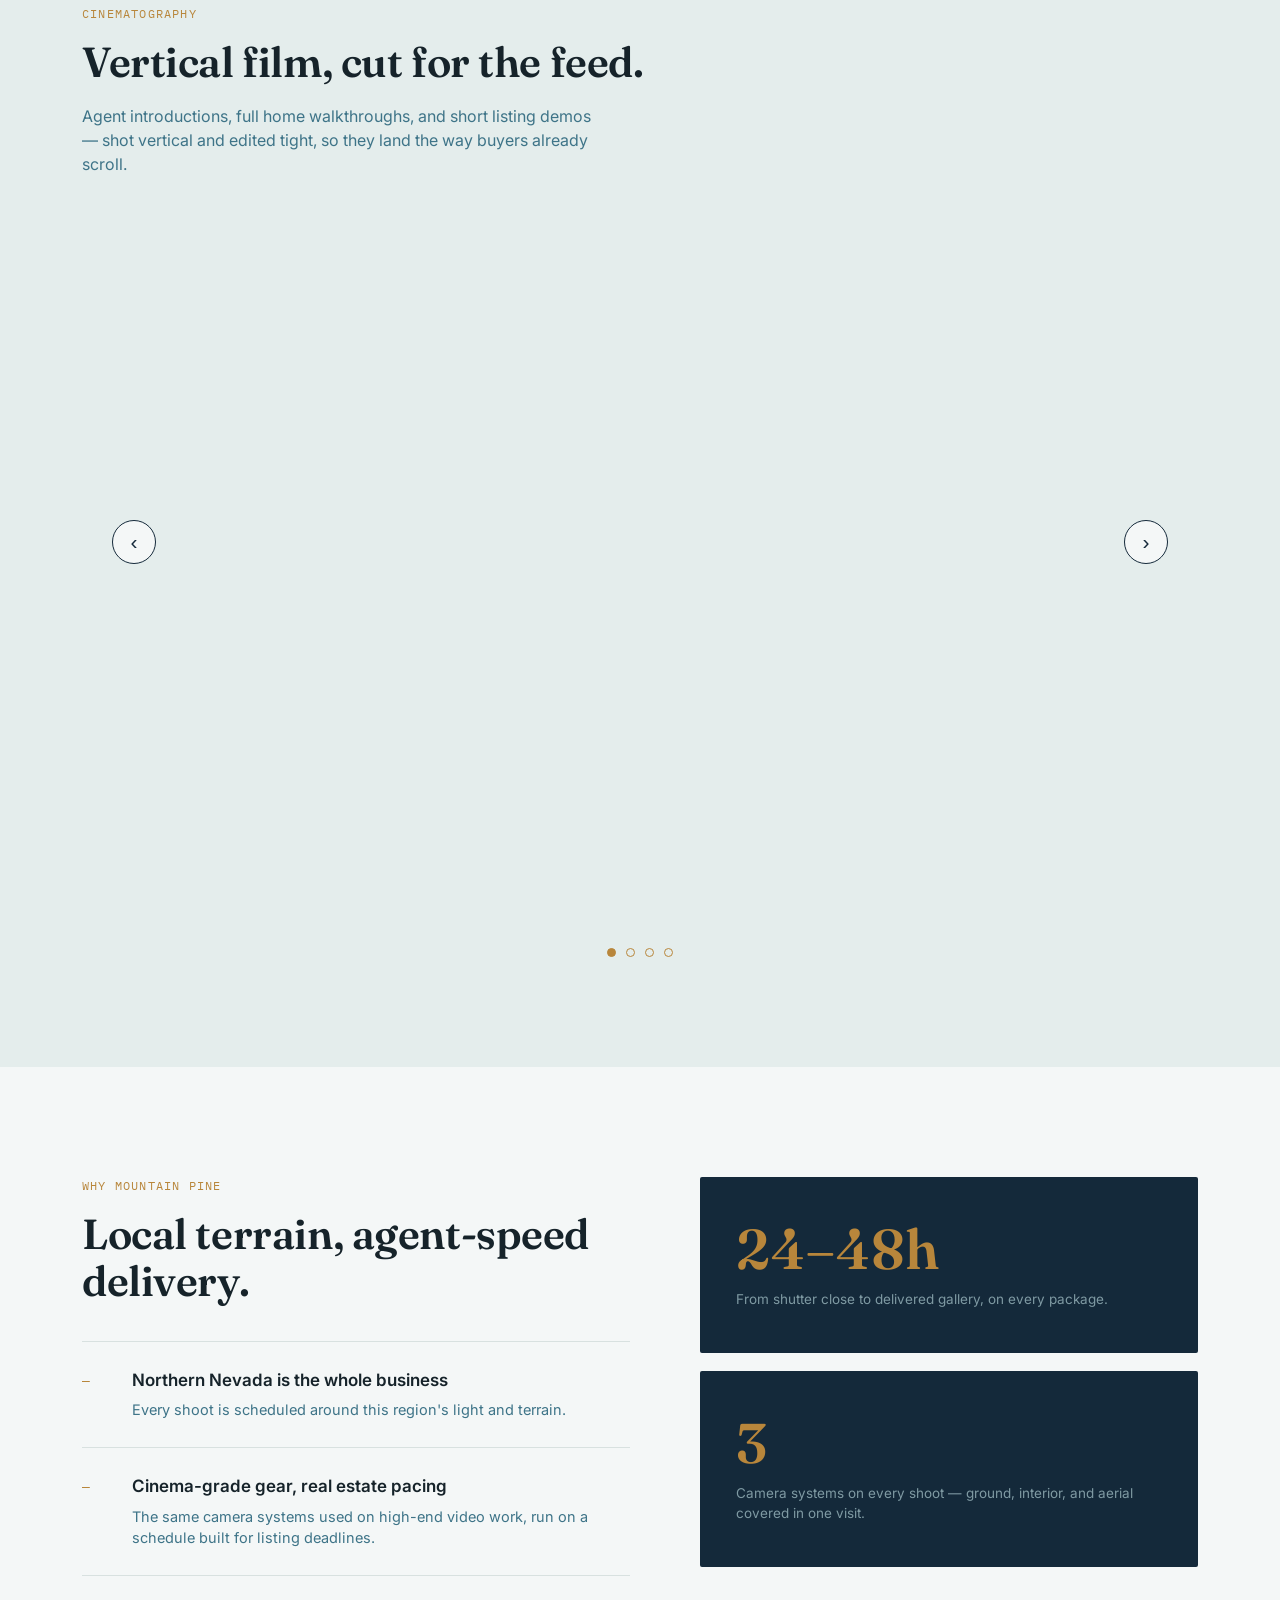
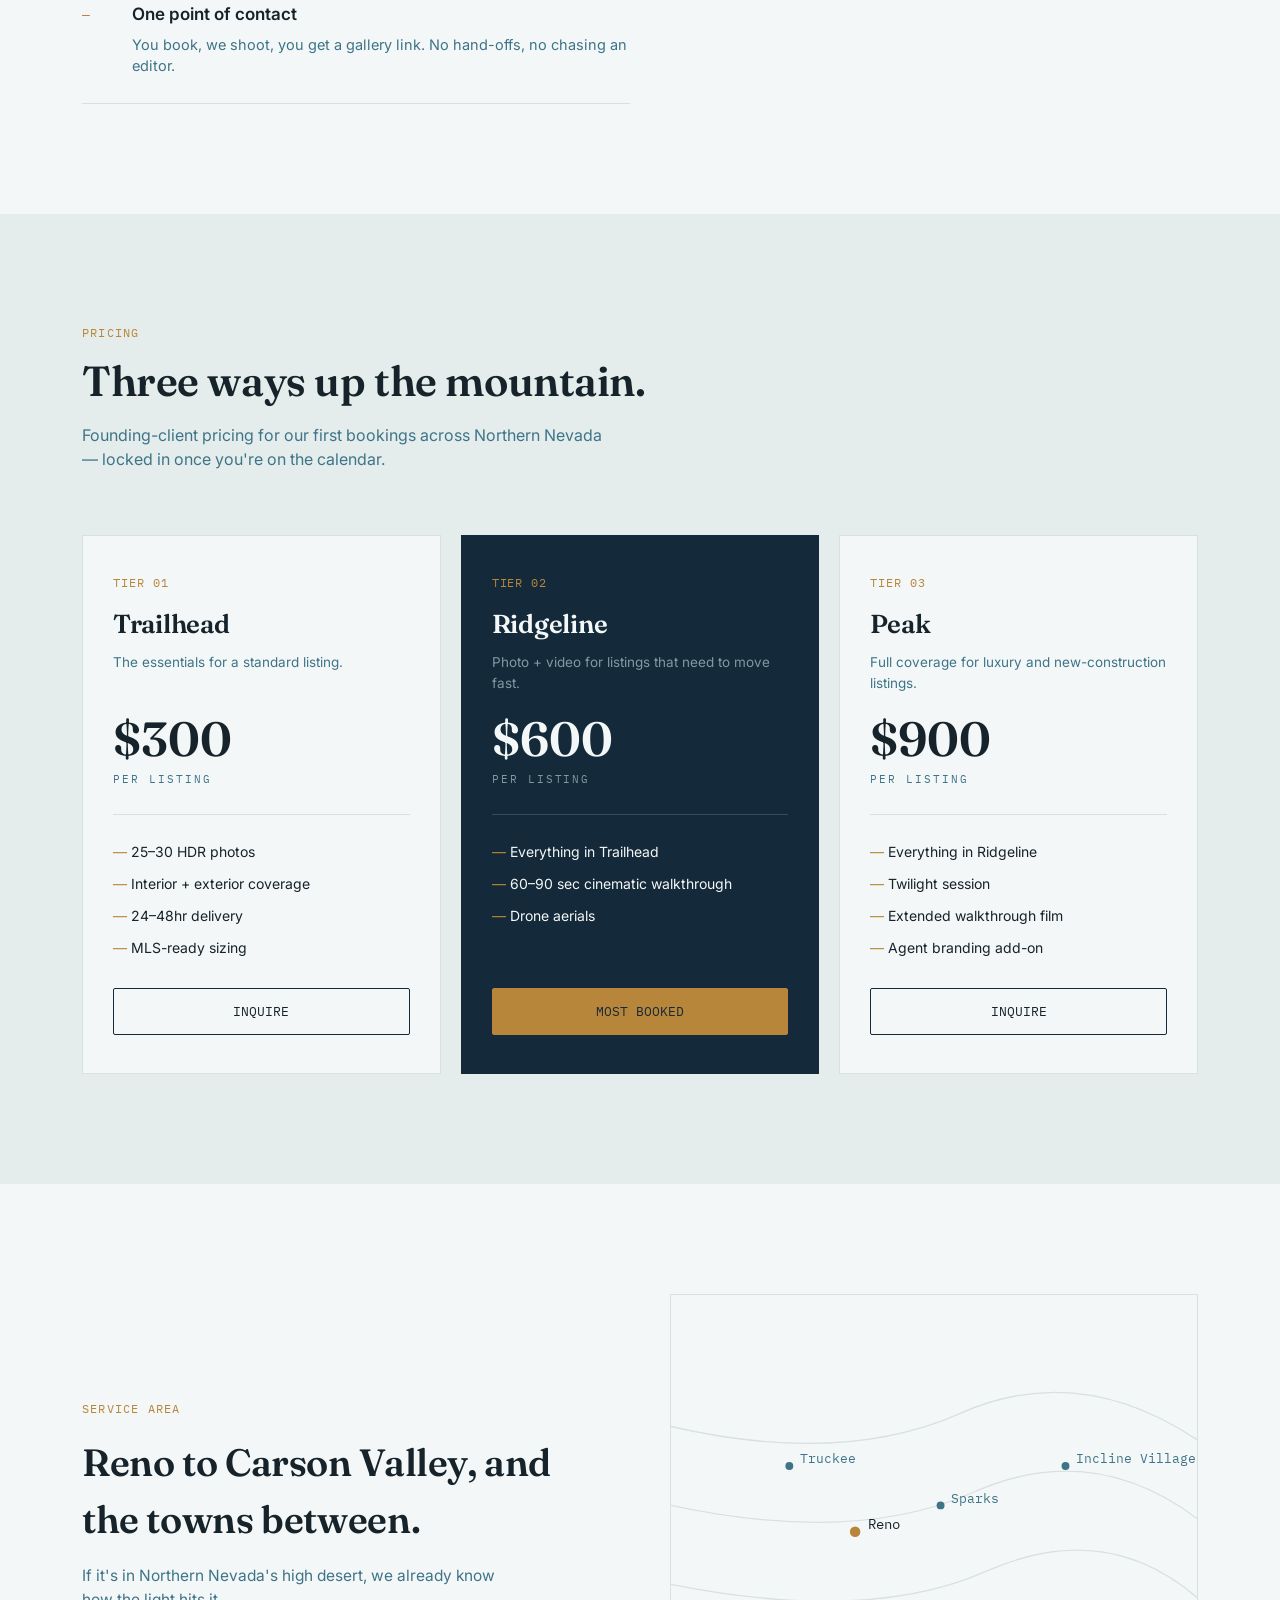
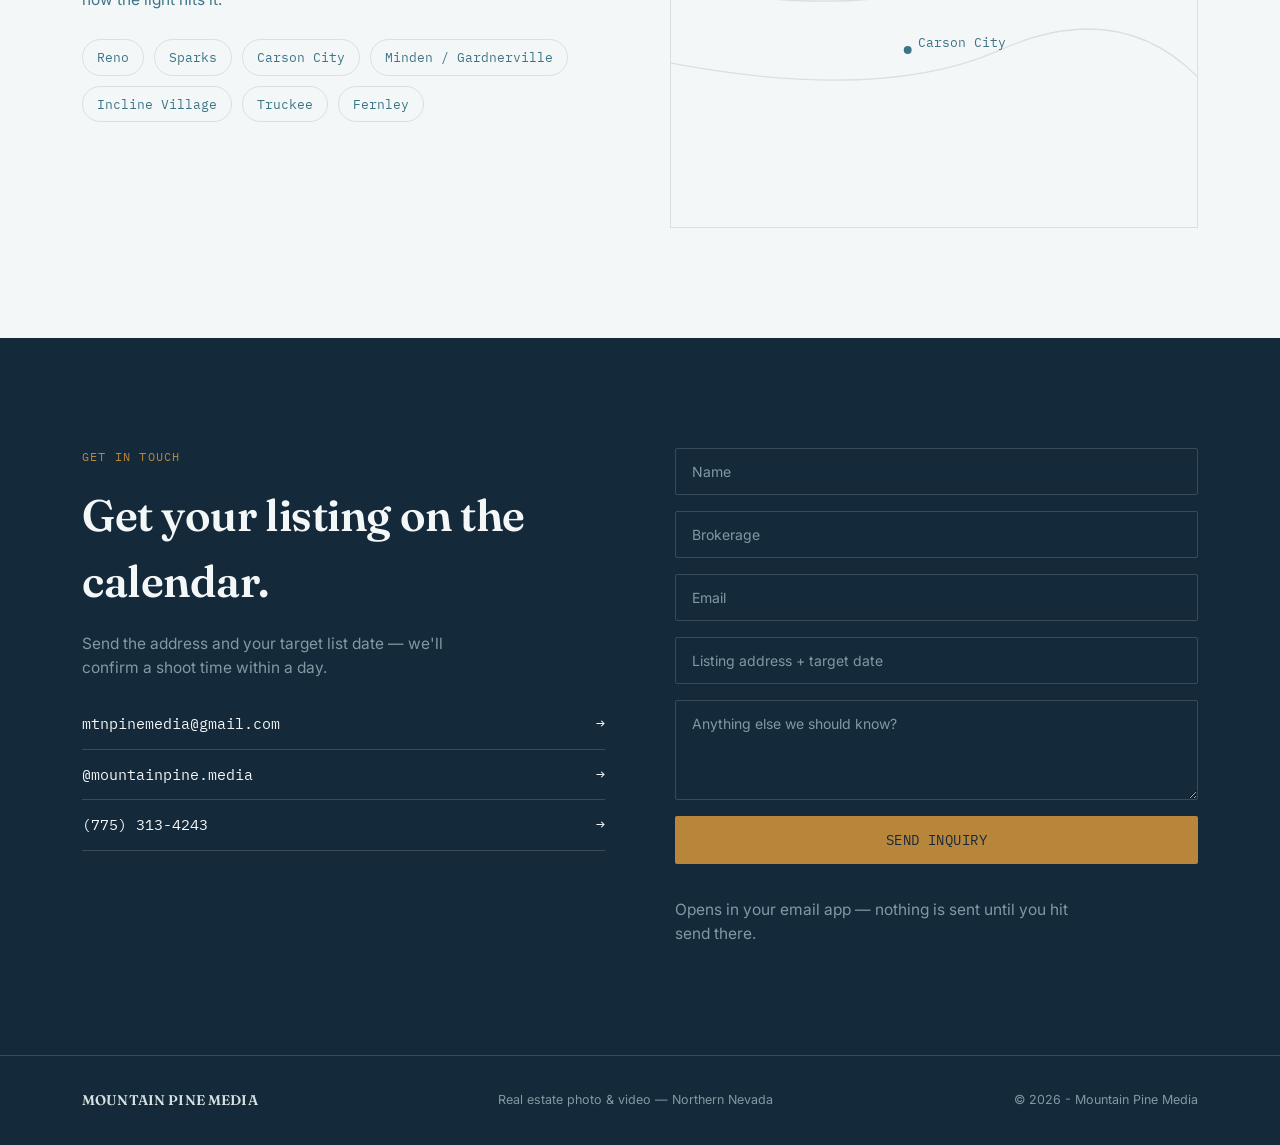
==== commit 4cf74c28: "fix video muting bug" ====
--- a/web/index.html
+++ b/web/index.html
@@ -569,13 +569,24 @@
     let activeIndex = featured === -1 ? Math.floor(count / 2) : featured;
     let placed = slides.map(() => 0);
 
-    function post(slide, method, value) {
-      const iframe = slide && slide.querySelector('iframe');
+    function postTo(iframe, method, value) {
       if (!iframe || !iframe.contentWindow) return;
       const msg = { method: method };
       if (value !== undefined) msg.value = value;
       iframe.contentWindow.postMessage(JSON.stringify(msg), 'https://player.vimeo.com');
     }
+
+    function post(slide, method, value) {
+      postTo(slide && slide.querySelector('iframe'), method, value);
+    }
+
+    // A play sent over postMessage carries no user activation into the player's origin,
+    // so the autoplay policy treats it as programmatic and Vimeo falls back to muted
+    // playback rather than not playing at all. Explicitly unmuting alongside the play
+    // is what restores sound. setMuted rather than setVolume: volume is system-owned on
+    // phones, where Vimeo documents the call as silently ignored.
+    function unmute(iframe) { postTo(iframe, 'setMuted', false); }
+    const unmuted = new WeakSet();
 
     function pauseSlide(slide) {
       post(slide, 'pause');
@@ -589,6 +600,10 @@
     function togglePlay(slide) {
       const on = playing.get(slide) === true;
       post(slide, on ? 'pause' : 'play');
+      if (!on && slide && !unmuted.has(slide)) {
+        unmute(slide.querySelector('iframe'));
+        unmuted.add(slide);
+      }
       playing.set(slide, !on);
     }
     slides.forEach((slide) => {
@@ -604,6 +619,11 @@
       let data;
       try { data = JSON.parse(e.data); } catch (_) { return; }
       if (data.event !== 'play' && data.event !== 'pause') return;
+      const lbFrame = shell.querySelector('iframe');
+      if (lbFrame && lbFrame.contentWindow === e.source) {
+        if (data.event === 'play' && lbNeedsUnmute) { unmute(lbFrame); lbNeedsUnmute = false; }
+        return;
+      }
       const slide = slides.find((s) => {
         const f = s.querySelector('iframe');
         return f && f.contentWindow === e.source;
@@ -706,6 +726,7 @@
     const lbTitle = document.getElementById('cineLbTitle');
     const lbDetail = document.getElementById('cineLbDetail');
     let lastTrigger = null;
+    let lbNeedsUnmute = false;
 
     // iOS Safari has no Fullscreen API for arbitrary elements — the lightbox is already
     // near-fullscreen there, and Vimeo's own control still works inside it.
@@ -732,6 +753,14 @@
       frame.title = name;
       frame.allow = 'autoplay; fullscreen; picture-in-picture; clipboard-write; encrypted-media';
       frame.allowFullscreen = true;
+      // autoplay=1 is only ever granted muted on a phone — the policy withholds sound
+      // from a player that has had no gesture of its own. Unmute once the player is up,
+      // and again on its first play, since the muted fallback lands after load.
+      lbNeedsUnmute = true;
+      frame.addEventListener('load', () => {
+        postTo(frame, 'addEventListener', 'play');
+        unmute(frame);
+      });
       shell.appendChild(frame);
 
       lastTrigger = trigger;
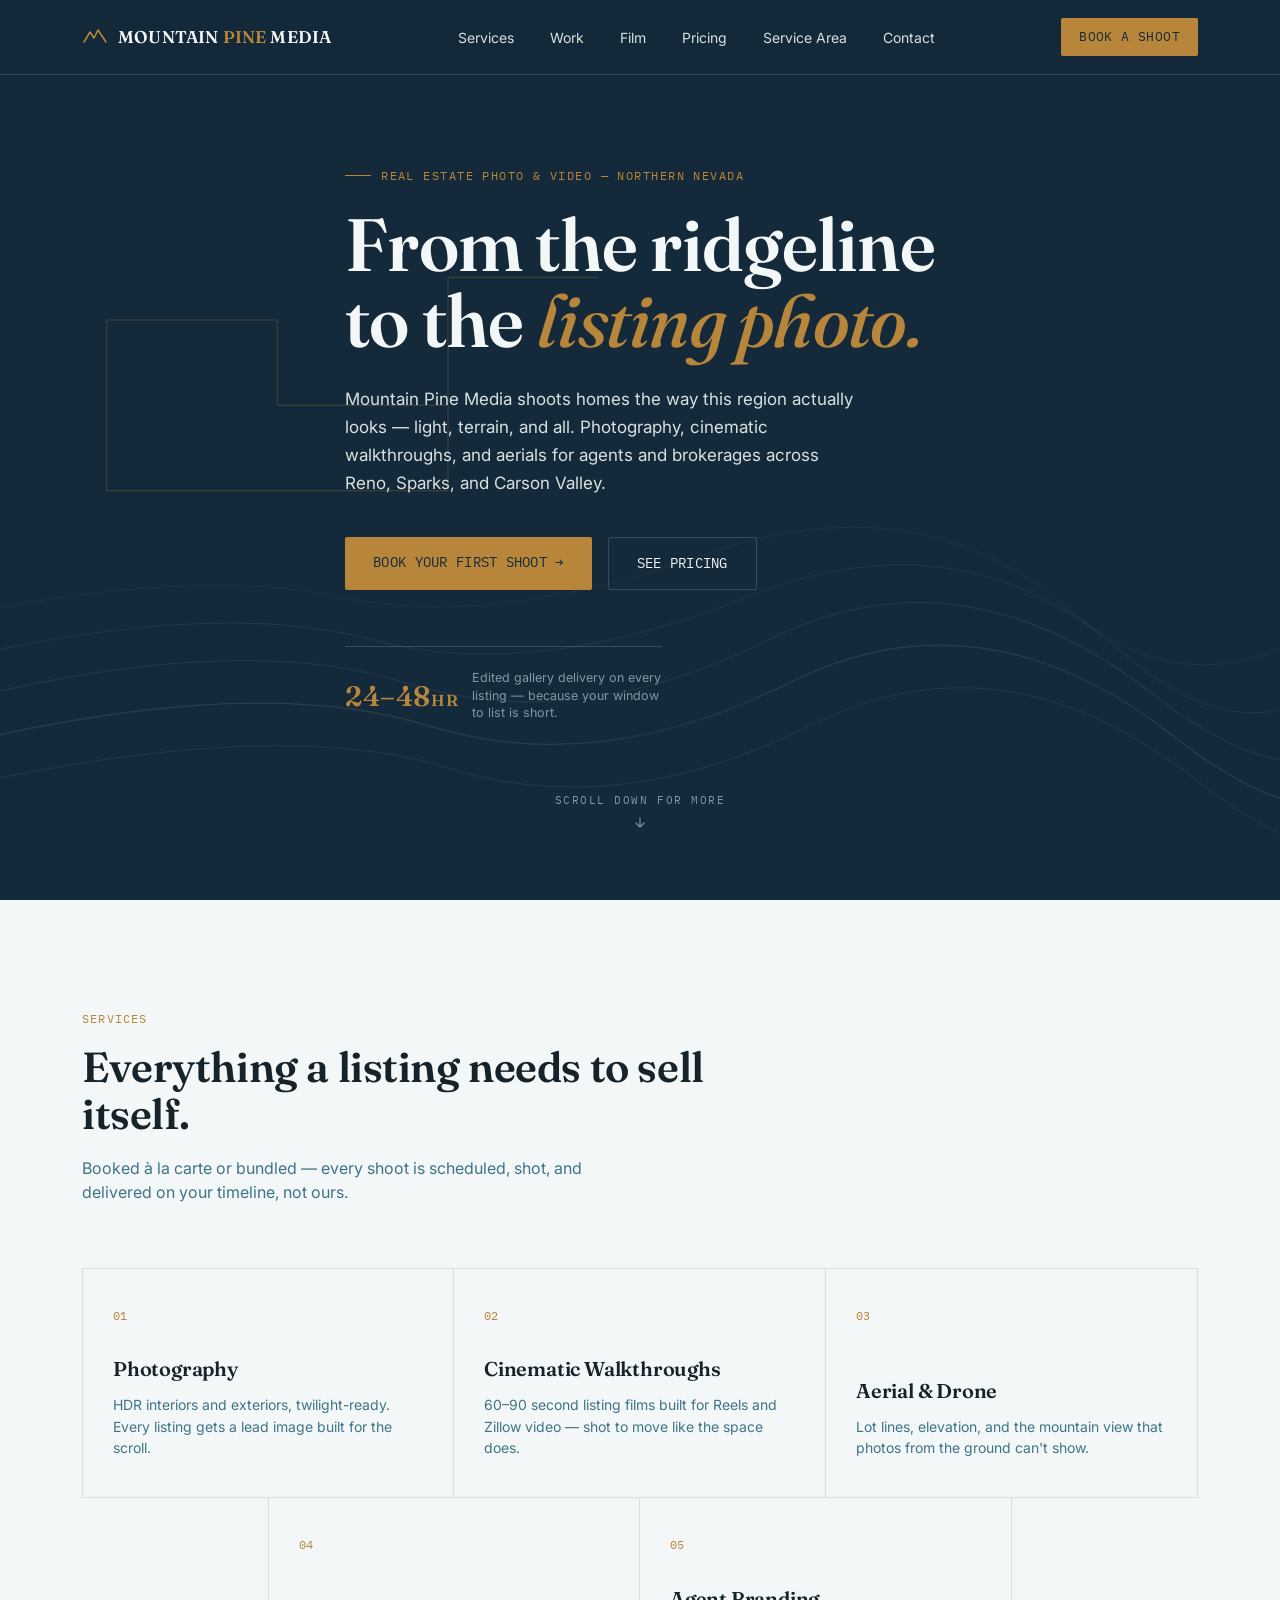
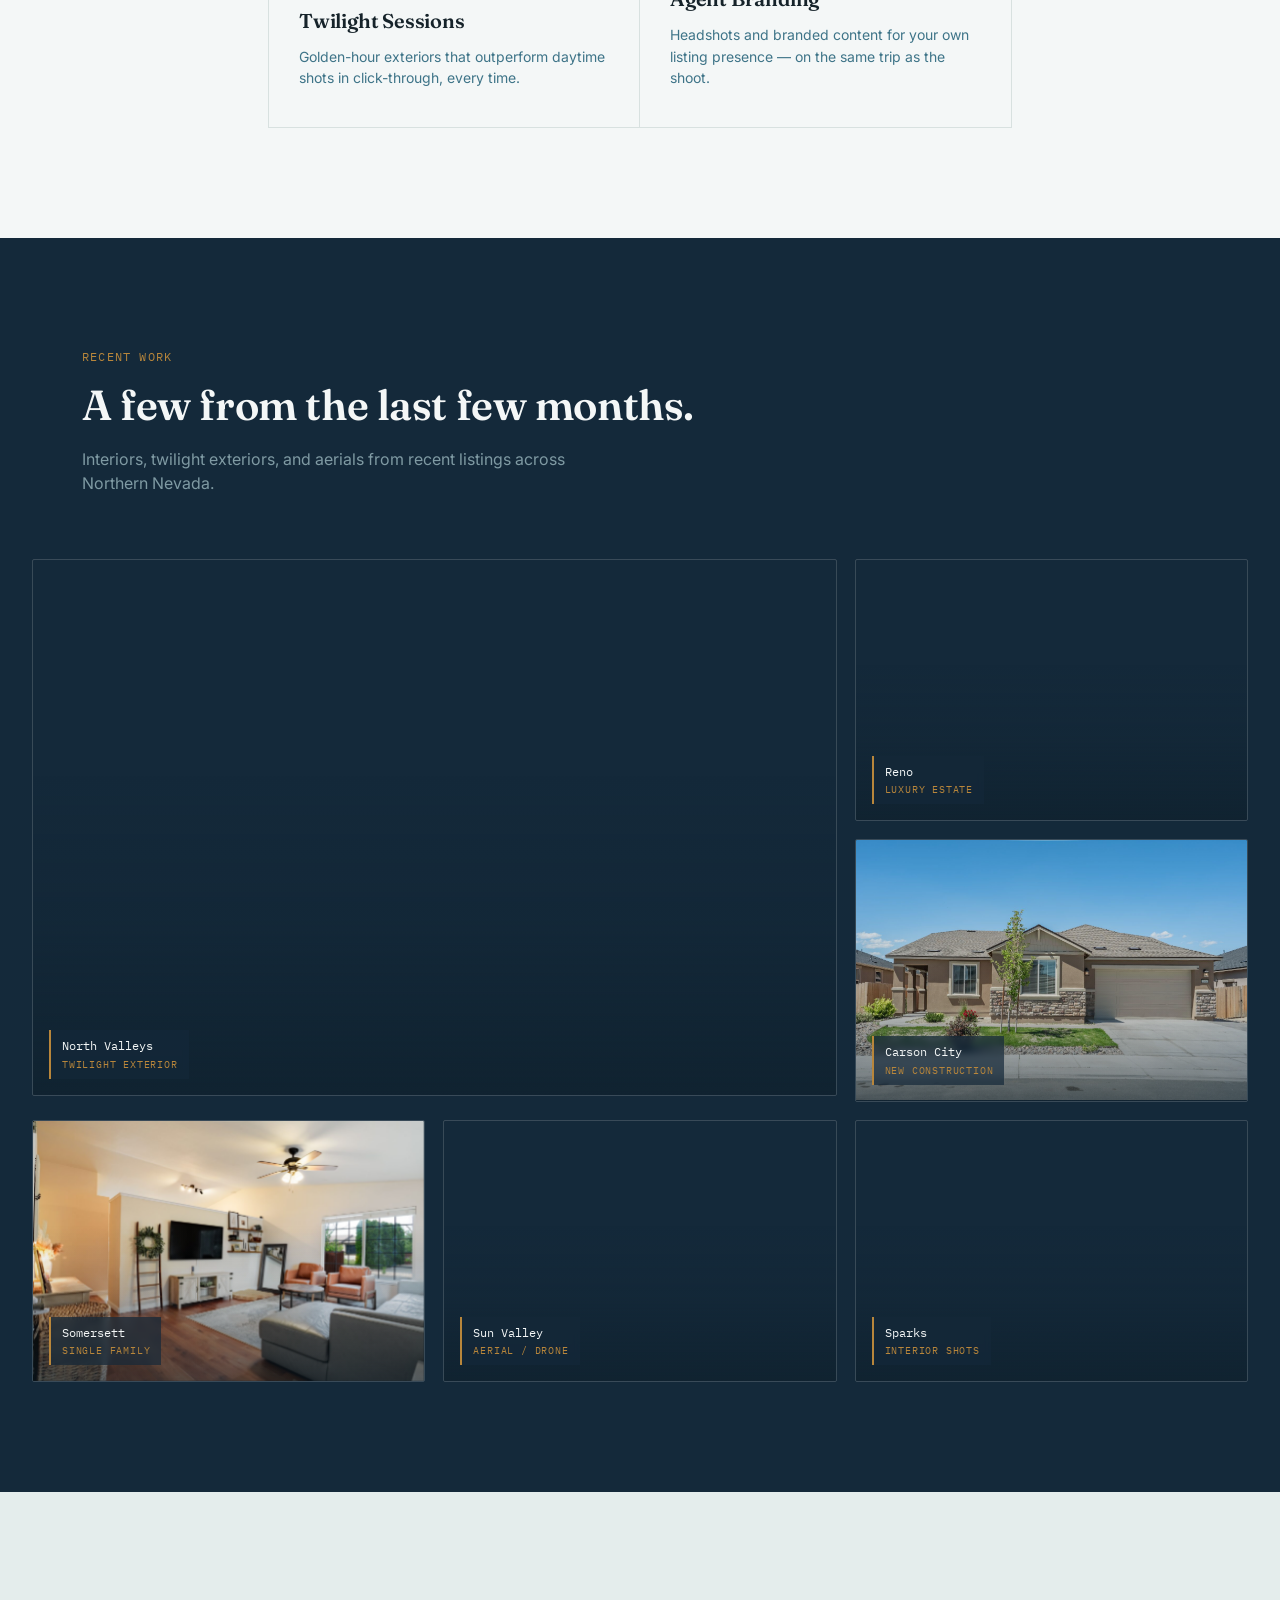
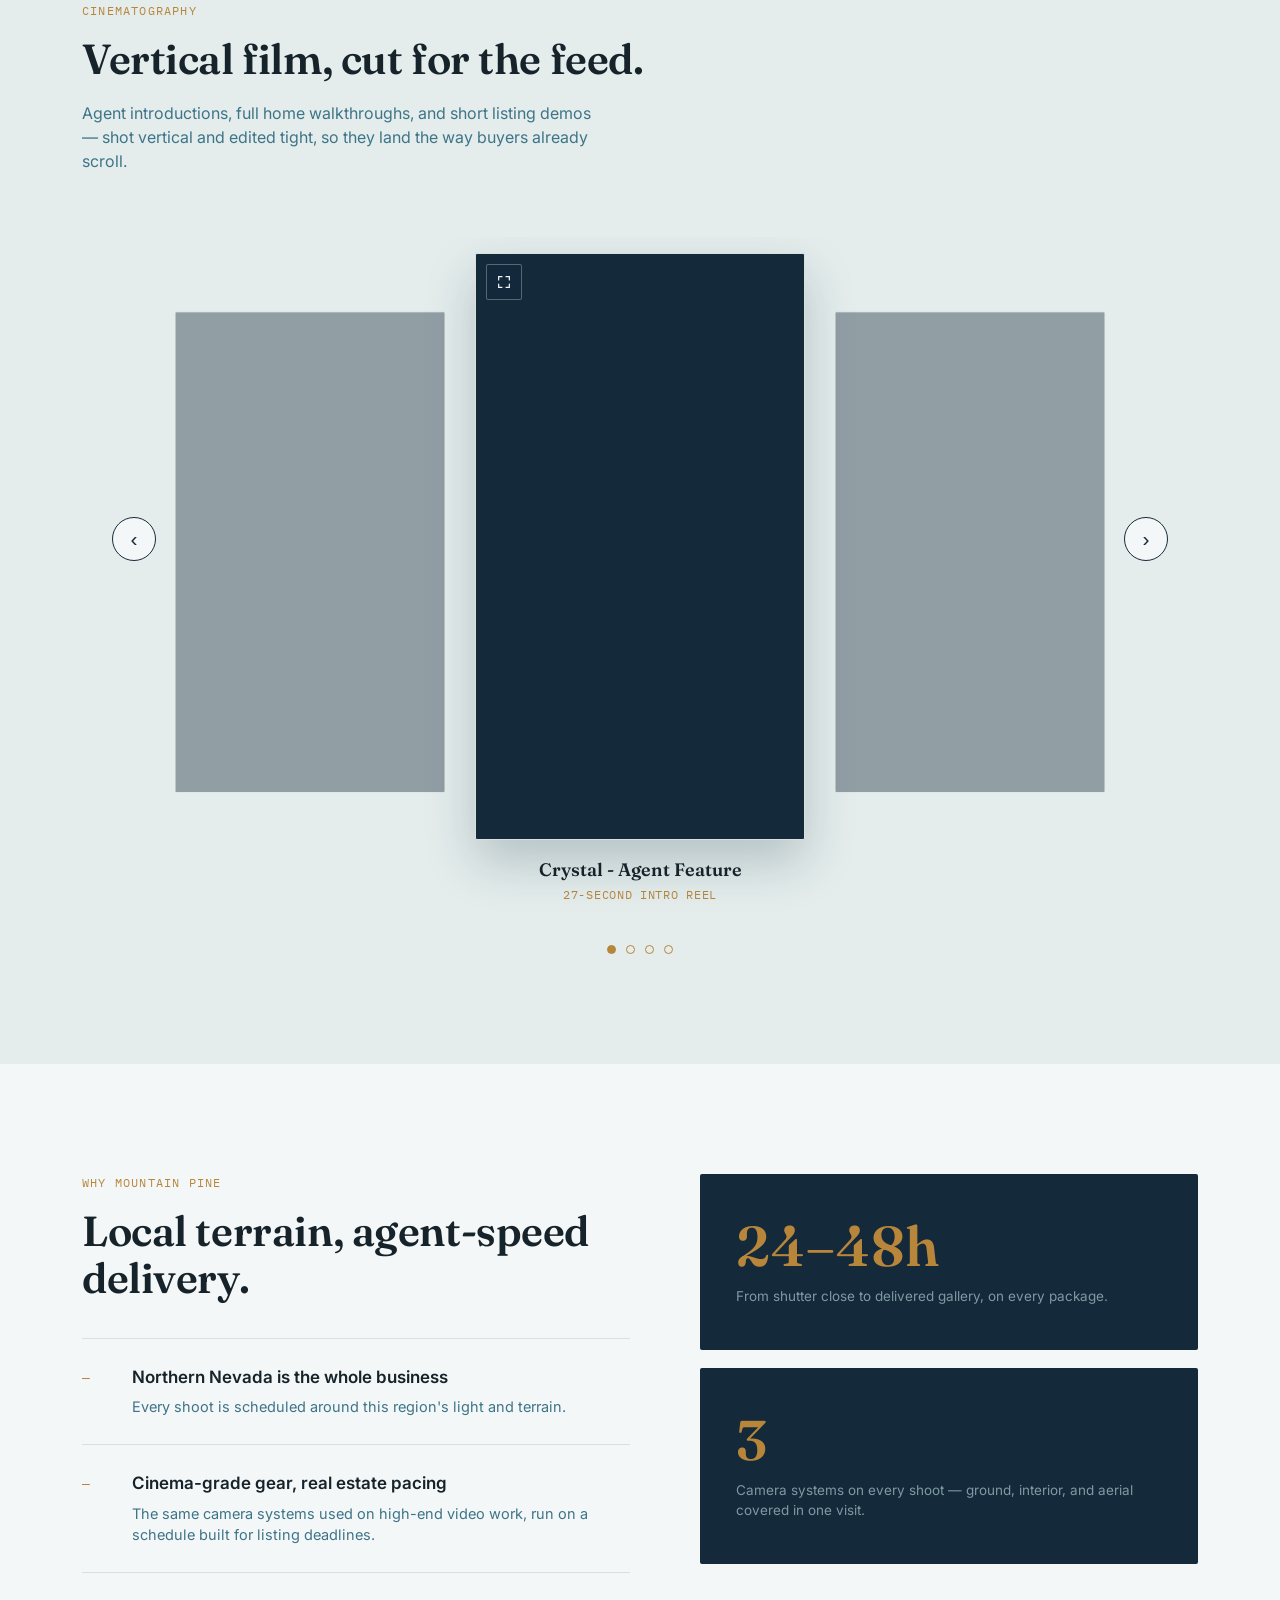
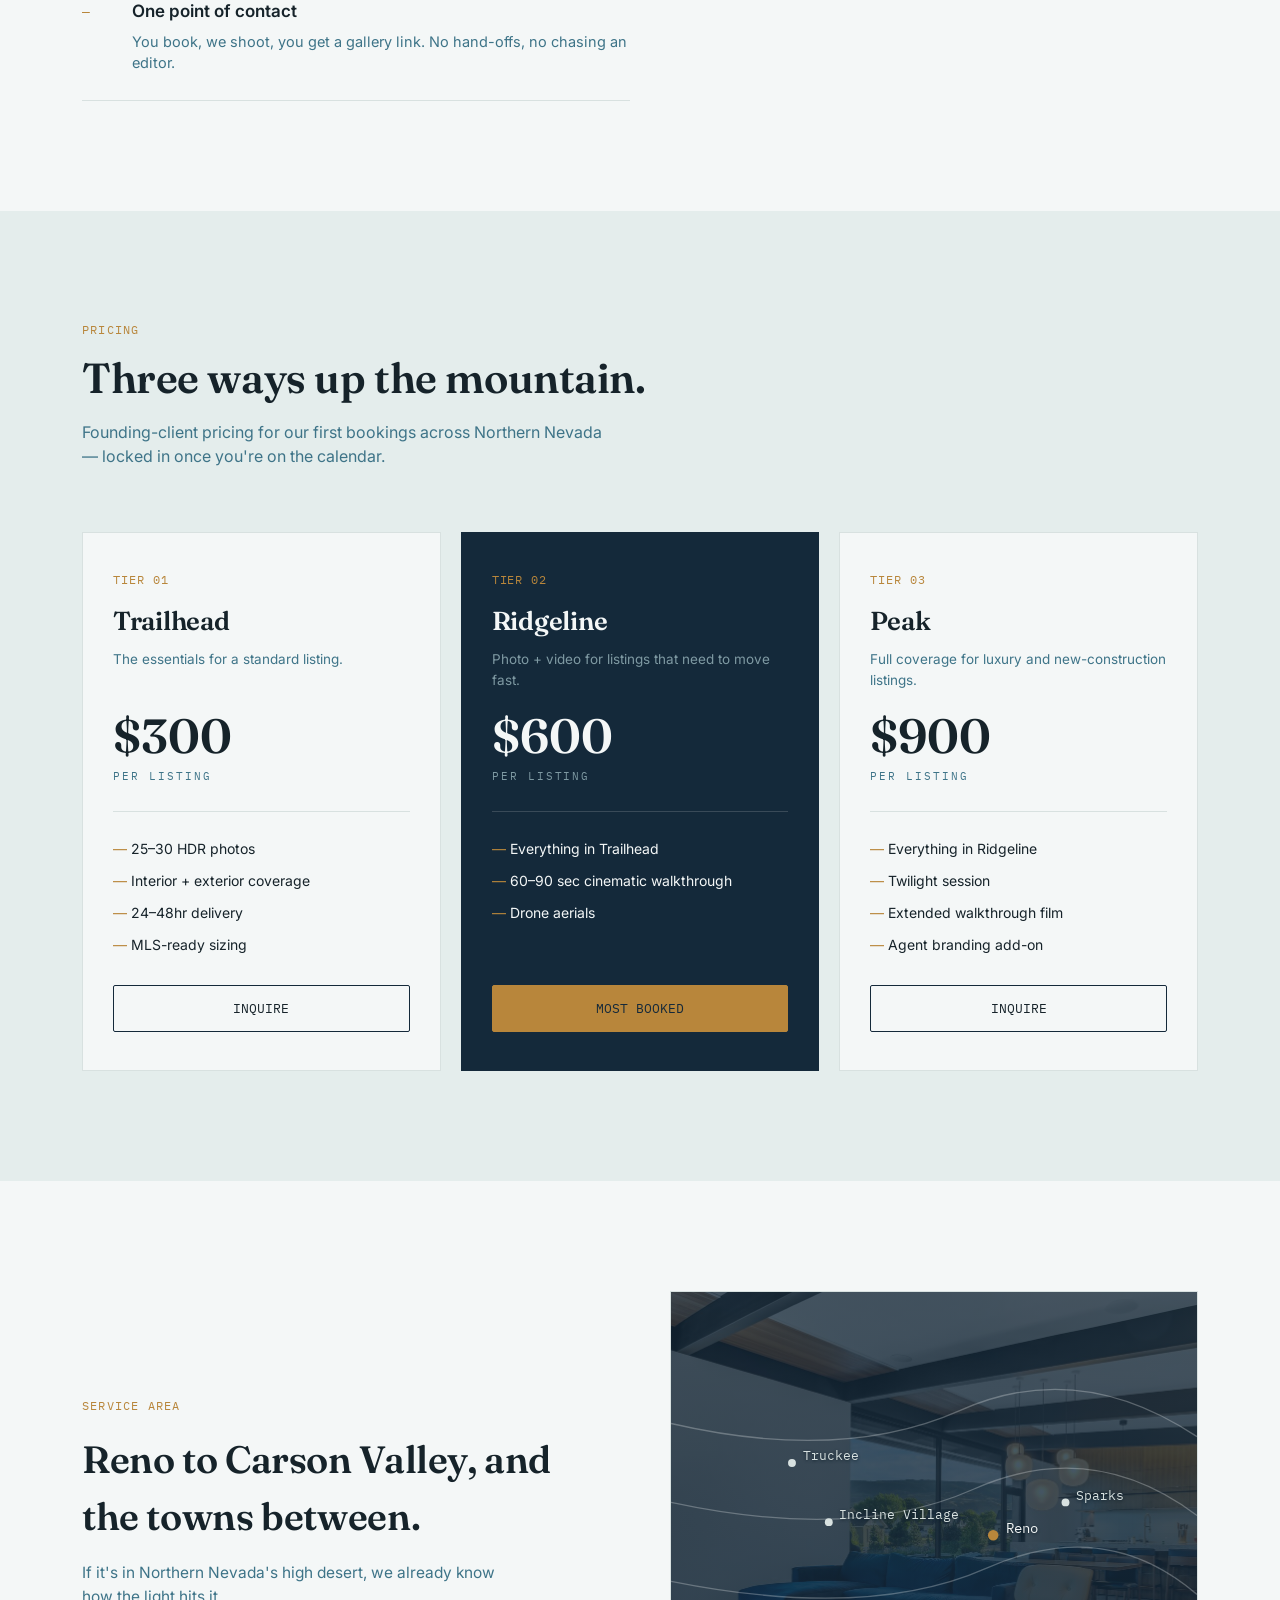
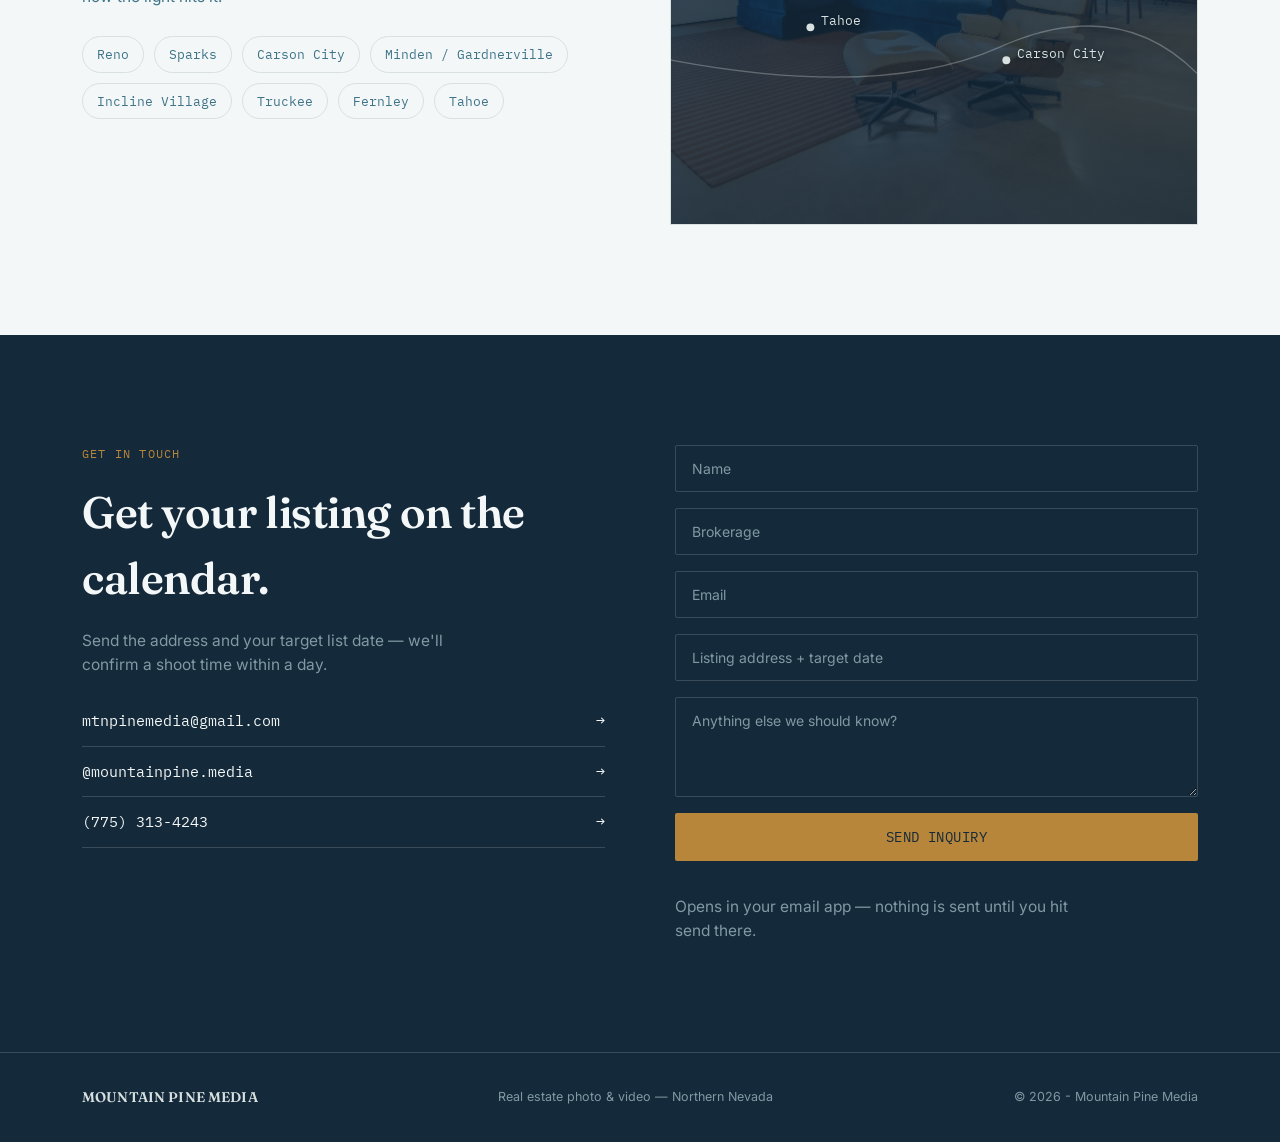
==== commit 58b3b1fd: "background photo" ====
--- a/web/index.html
+++ b/web/index.html
@@ -41,6 +41,7 @@
     { "@type": "City", "name": "Gardnerville, Nevada" },
     { "@type": "City", "name": "Fernley, Nevada" },
     { "@type": "Place", "name": "Incline Village, Nevada" },
+    { "@type": "Place", "name": "Lake Tahoe" },
     { "@type": "Place", "name": "Truckee, California" },
     { "@type": "AdministrativeArea", "name": "Washoe County, Nevada" },
     { "@type": "Place", "name": "Northern Nevada" }
@@ -429,27 +430,45 @@
           <span class="area-tag">Incline Village</span>
           <span class="area-tag">Truckee</span>
           <span class="area-tag">Fernley</span>
+          <span class="area-tag">Tahoe</span>
         </div>
       </div>
       <div class="area-map reveal">
+        <!-- No background rect: the photo and its scrim are the parent's background,
+             and an opaque fill here would hide both. Dots and labels are the
+             light-on-dark set for that reason. -->
         <svg viewBox="0 0 400 400">
-          <rect width="400" height="400" fill="#F4F7F7"/>
-          <g stroke="#D8E1E0" stroke-width="1" fill="none">
+          <g stroke="#F4F7F7" stroke-width="1" fill="none" opacity="0.28">
             <path d="M0 100 Q 130 130 220 90 T 400 110"/>
             <path d="M0 160 Q 140 190 230 150 T 400 170"/>
             <path d="M0 220 Q 150 250 240 210 T 400 230"/>
             <path d="M0 280 Q 160 310 250 270 T 400 290"/>
           </g>
-          <circle cx="140" cy="180" r="4" fill="#B8863B"/>
-          <text x="150" y="178" font-family="IBM Plex Mono" font-size="11" fill="#16232A">Reno</text>
-          <circle cx="205" cy="160" r="3" fill="#3E7488"/>
-          <text x="213" y="158" font-family="IBM Plex Mono" font-size="10" fill="#3E7488">Sparks</text>
-          <circle cx="180" cy="270" r="3" fill="#3E7488"/>
-          <text x="188" y="268" font-family="IBM Plex Mono" font-size="10" fill="#3E7488">Carson City</text>
-          <circle cx="300" cy="130" r="3" fill="#3E7488"/>
-          <text x="308" y="128" font-family="IBM Plex Mono" font-size="10" fill="#3E7488">Incline Village</text>
-          <circle cx="90" cy="130" r="3" fill="#3E7488"/>
-          <text x="98" y="128" font-family="IBM Plex Mono" font-size="10" fill="#3E7488">Truckee</text>
+          <!-- Two groups: the Tahoe basin stacked down the left at a shared x=105, and
+               the valley towns east of it. That split is the real geography — Reno,
+               Sparks and Carson City all sit east of the lake — and it keeps the two
+               longest labels ("Incline Village", "Carson City") on separate flanks so
+               neither has to reach across the other.
+               Coordinates are baked rather than wrapped in a translate() group on
+               purpose: the right-edge budget below is measured against the raw 400-unit
+               viewBox, and an offset group would put the numbers here out from the
+               space that budget is reasoned in. -->
+          <!-- Staggered west to east: Truckee really is the westernmost of the three and
+               Incline Village the easternmost, with the lake between them. Incline gets
+               the smaller push of the two — its label is the longest on the map, and
+               every unit it moves right is a unit off the gap to Reno's dot. -->
+          <circle cx="92" cy="130" r="3" fill="#D8E1E0"/>
+          <text x="100" y="128" font-family="IBM Plex Mono" font-size="10" fill="#D8E1E0">Truckee</text>
+          <circle cx="120" cy="175" r="3" fill="#D8E1E0"/>
+          <text x="128" y="173" font-family="IBM Plex Mono" font-size="10" fill="#D8E1E0">Incline Village</text>
+          <circle cx="106" cy="255" r="3" fill="#D8E1E0"/>
+          <text x="114" y="253" font-family="IBM Plex Mono" font-size="10" fill="#D8E1E0">Tahoe</text>
+          <circle cx="245" cy="185" r="4" fill="#B8863B"/>
+          <text x="255" y="183" font-family="IBM Plex Mono" font-size="11" fill="#F4F7F7">Reno</text>
+          <circle cx="300" cy="160" r="3" fill="#D8E1E0"/>
+          <text x="308" y="158" font-family="IBM Plex Mono" font-size="10" fill="#D8E1E0">Sparks</text>
+          <circle cx="255" cy="280" r="3" fill="#D8E1E0"/>
+          <text x="263" y="278" font-family="IBM Plex Mono" font-size="10" fill="#D8E1E0">Carson City</text>
         </svg>
       </div>
     </div>
--- a/web/styles.css
+++ b/web/styles.css
@@ -142,20 +142,56 @@
 .divider{height:1px; background:linear-gradient(90deg, transparent, var(--stone) 20%, var(--stone) 80%, transparent);}
 
 /* SERVICES */
+/* Each tile carries its own 1px frame, rather than the older trick of letting a
+   stone container background show through 1px gaps. That trick cannot centre a
+   row: the leftover half-column at each end has to be filled with something, and
+   every colour available is the card colour, so the fill merges into the cards
+   and the row reads as two oversized tiles. With the border on the tile, a tile
+   is exactly as wide as its grid area no matter what sits beside it.
+
+   Shared edges are collapsed by dropping one side rather than by overlapping with
+   a negative margin, so every card stays exactly the same width and no card
+   overflows its track. Written mobile-first in three exclusive ranges — the
+   border rules all sit at the same specificity, and overlapping min/max queries
+   would have them fighting on source order instead of on breakpoint. */
 .services{background:var(--alpine-white);}
-.svc-grid{display:grid; grid-template-columns:repeat(3,1fr); gap:1px; background:var(--stone); border:1px solid var(--stone);}
-/* The dividers are the grid's stone background showing through 1px gaps, which
-   means a trailing empty cell shows that background as a solid block. There are
-   five cards in a six-cell grid, so this fills the leftover cell with the card
-   colour. It bleeds 1px right and down to cover the outer border on those two
-   edges — otherwise the empty cell keeps a frame and still reads as a missing
-   tile. Top and left stay at 0 on purpose: those gap lines are card 03's bottom
-   border and card 05's right border, which belong to real tiles. */
-.svc-grid::after{content:''; background:var(--alpine-white); margin:0 -1px -1px 0;}
-@media(max-width:900px){.svc-grid{grid-template-columns:1fr 1fr;}}
-/* One column leaves no empty cell — the filler would add a stray sixth row. */
-@media(max-width:600px){.svc-grid{grid-template-columns:1fr;} .svc-grid::after{display:none;}}
-.svc-card{background:var(--alpine-white); padding:38px 30px; min-height:230px; display:flex; flex-direction:column; justify-content:space-between; transition:background .25s;}
+.svc-grid{display:grid; grid-template-columns:1fr;}
+.svc-card{
+  background:var(--alpine-white); border:1px solid var(--stone);
+  padding:38px 30px; min-height:230px;
+  display:flex; flex-direction:column; justify-content:space-between;
+  transition:background .25s;
+}
+/* One column: each card's top edge is the previous card's bottom border. */
+.svc-card + .svc-card{border-top:0;}
+
+@media(min-width:601px) and (max-width:900px){
+  .svc-grid{grid-template-columns:1fr 1fr;}
+  .svc-card + .svc-card{border-top:1px solid var(--stone);}
+  /* Right-hand column takes its left edge from the card beside it. */
+  .svc-card:nth-child(2),
+  .svc-card:nth-child(4){border-left:0;}
+  /* Everything below the first row takes its top edge from the row above. */
+  .svc-card:nth-child(n+3){border-top:0;}
+}
+
+@media(min-width:901px){
+  /* Six half-columns with each card spanning two. Row one fills all six; row two's
+     pair starts half a column in from each edge, so it sits centred under the three
+     above at exactly the same tile size, and the half-column left spare at each end
+     is plain section background rather than a filled cell. */
+  .svc-grid{grid-template-columns:repeat(6,1fr);}
+  .svc-card{grid-column:span 2;}
+  .svc-card:nth-child(4){grid-column:2 / span 2;}
+  .svc-card:nth-child(5){grid-column:4 / span 2;}
+  .svc-card + .svc-card{border-top:1px solid var(--stone);}
+  .svc-card:nth-child(2),
+  .svc-card:nth-child(3),
+  .svc-card:nth-child(5){border-left:0;}
+  /* Row one's bottom borders run the full width, so they cover row two's top edge
+     even though the pair below straddles the columns above it. */
+  .svc-card:nth-child(n+4){border-top:0;}
+}
 .svc-card:hover{background:#FBFAF6;}
 .svc-num{font-family:'IBM Plex Mono',monospace; font-size:12px; color:var(--brass);}
 .svc-card h3{font-size:20px; margin-top:26px; font-weight:600;}
@@ -446,8 +482,26 @@
 .area{background:var(--alpine-white);}
 .area-inner{display:grid; grid-template-columns:1fr 1fr; gap:60px; align-items:center;}
 @media(max-width:860px){.area-inner{grid-template-columns:1fr;}}
-.area-map{aspect-ratio:1/1; position:relative; border:1px solid var(--stone);}
+/* The map sits on a listing photo rather than a flat fill. The scrim is not
+   decoration: the photo is a bright interior, and the dots and labels are hairline
+   marks that vanish over it unfilled. Two stops rather than one flat wash so the
+   panel still reads as lit from above, the way .stat-block does.
+   Layer order in background-image is top-down, so the gradient goes first. */
+.area-map{
+  aspect-ratio:1/1; position:relative; border:1px solid var(--stone);
+  background-image:
+    linear-gradient(to bottom, rgba(20,41,58,0.74), rgba(20,41,58,0.88)),
+    url('optimized-assets/DSC08587.jpg');
+  background-size:cover;
+  /* The source is 3:2 in a 1:1 frame, so a third of its width is cropped. Centred
+     keeps the glass wall and the ridgeline beyond it, which is the half worth having. */
+  background-position:center;
+  background-repeat:no-repeat;
+}
 .area-map svg{width:100%; height:100%;}
+/* The scrim evens out the photo but can't flatten it — a label can still land on a
+   bright sill or a pendant lamp. The shadow is what makes the type reliable there. */
+.area-map svg text{text-shadow:0 1px 3px rgba(13,30,41,0.85);}
 .area-tags{display:flex; flex-wrap:wrap; gap:10px; margin-top:28px;}
 .area-tag{font-family:'IBM Plex Mono',monospace; font-size:12.5px; padding:8px 14px; border:1px solid var(--stone); border-radius:20px; color:var(--lake-mid);}
 
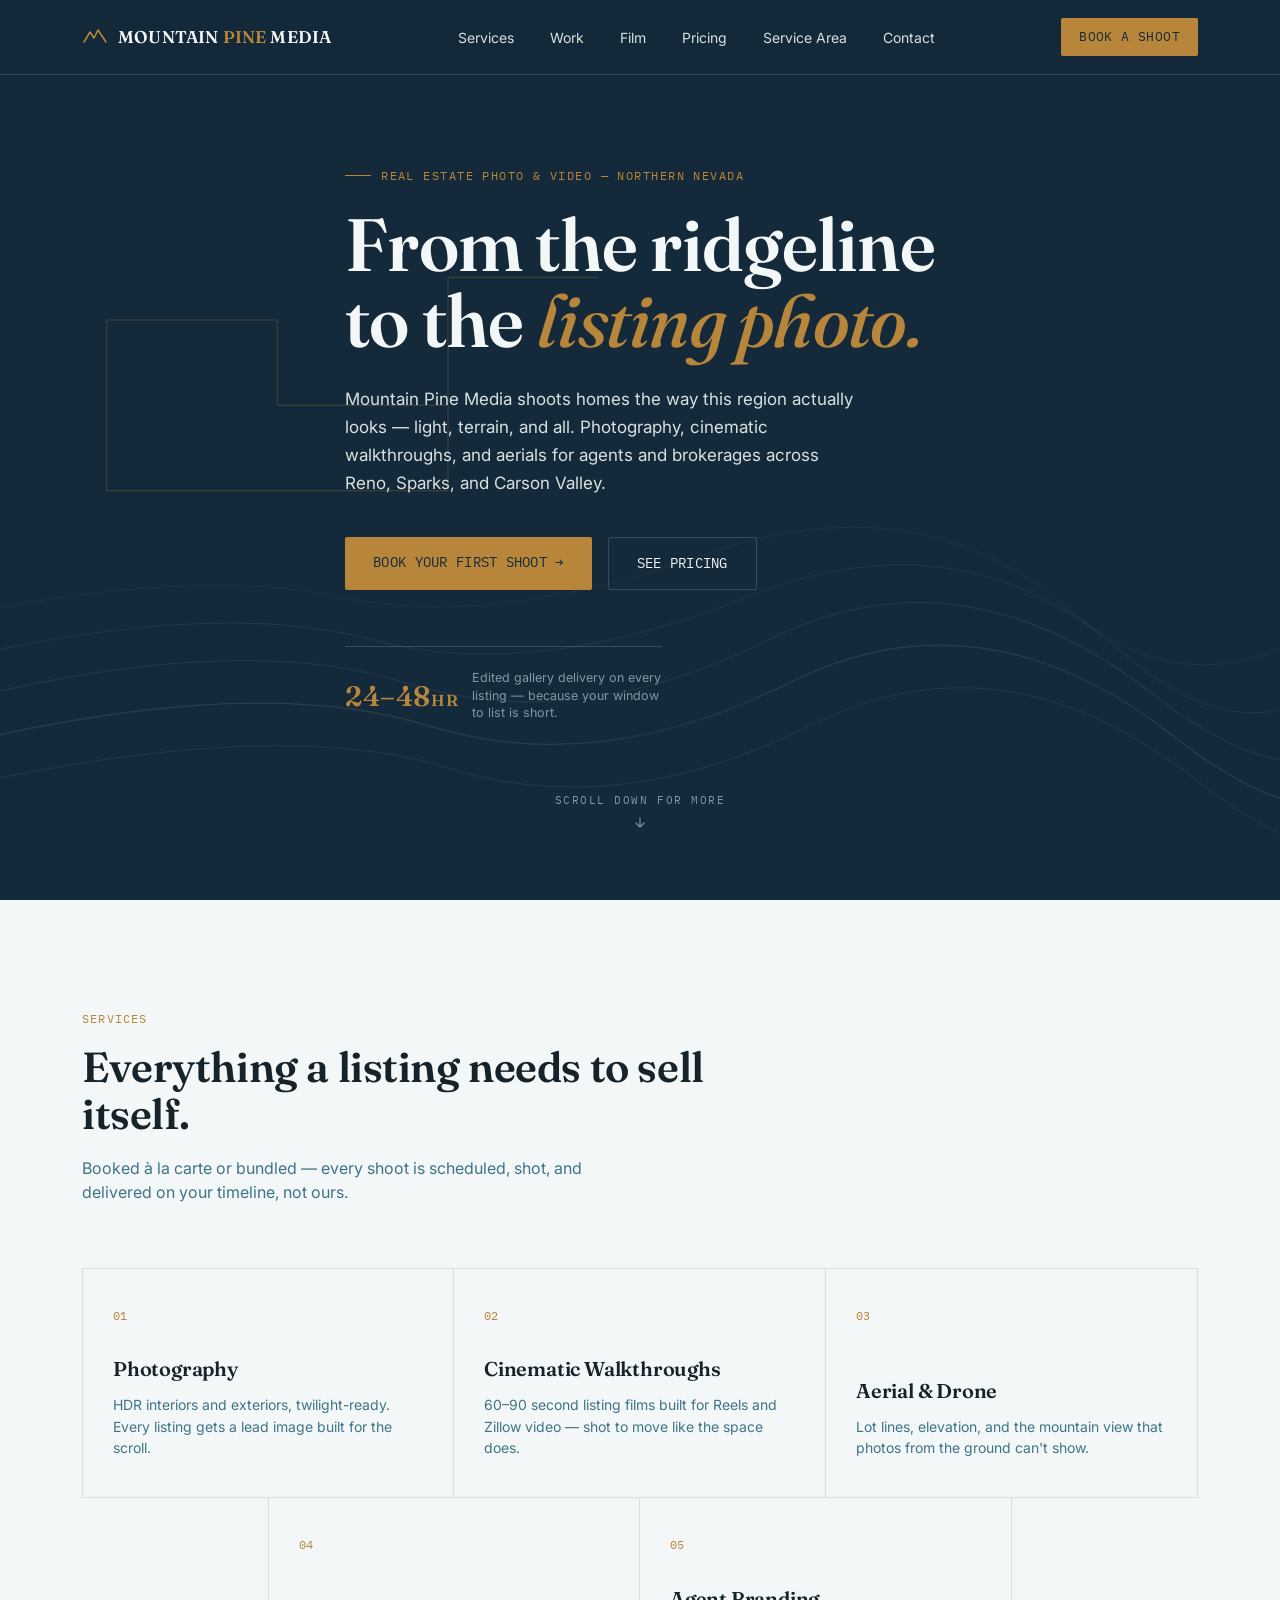
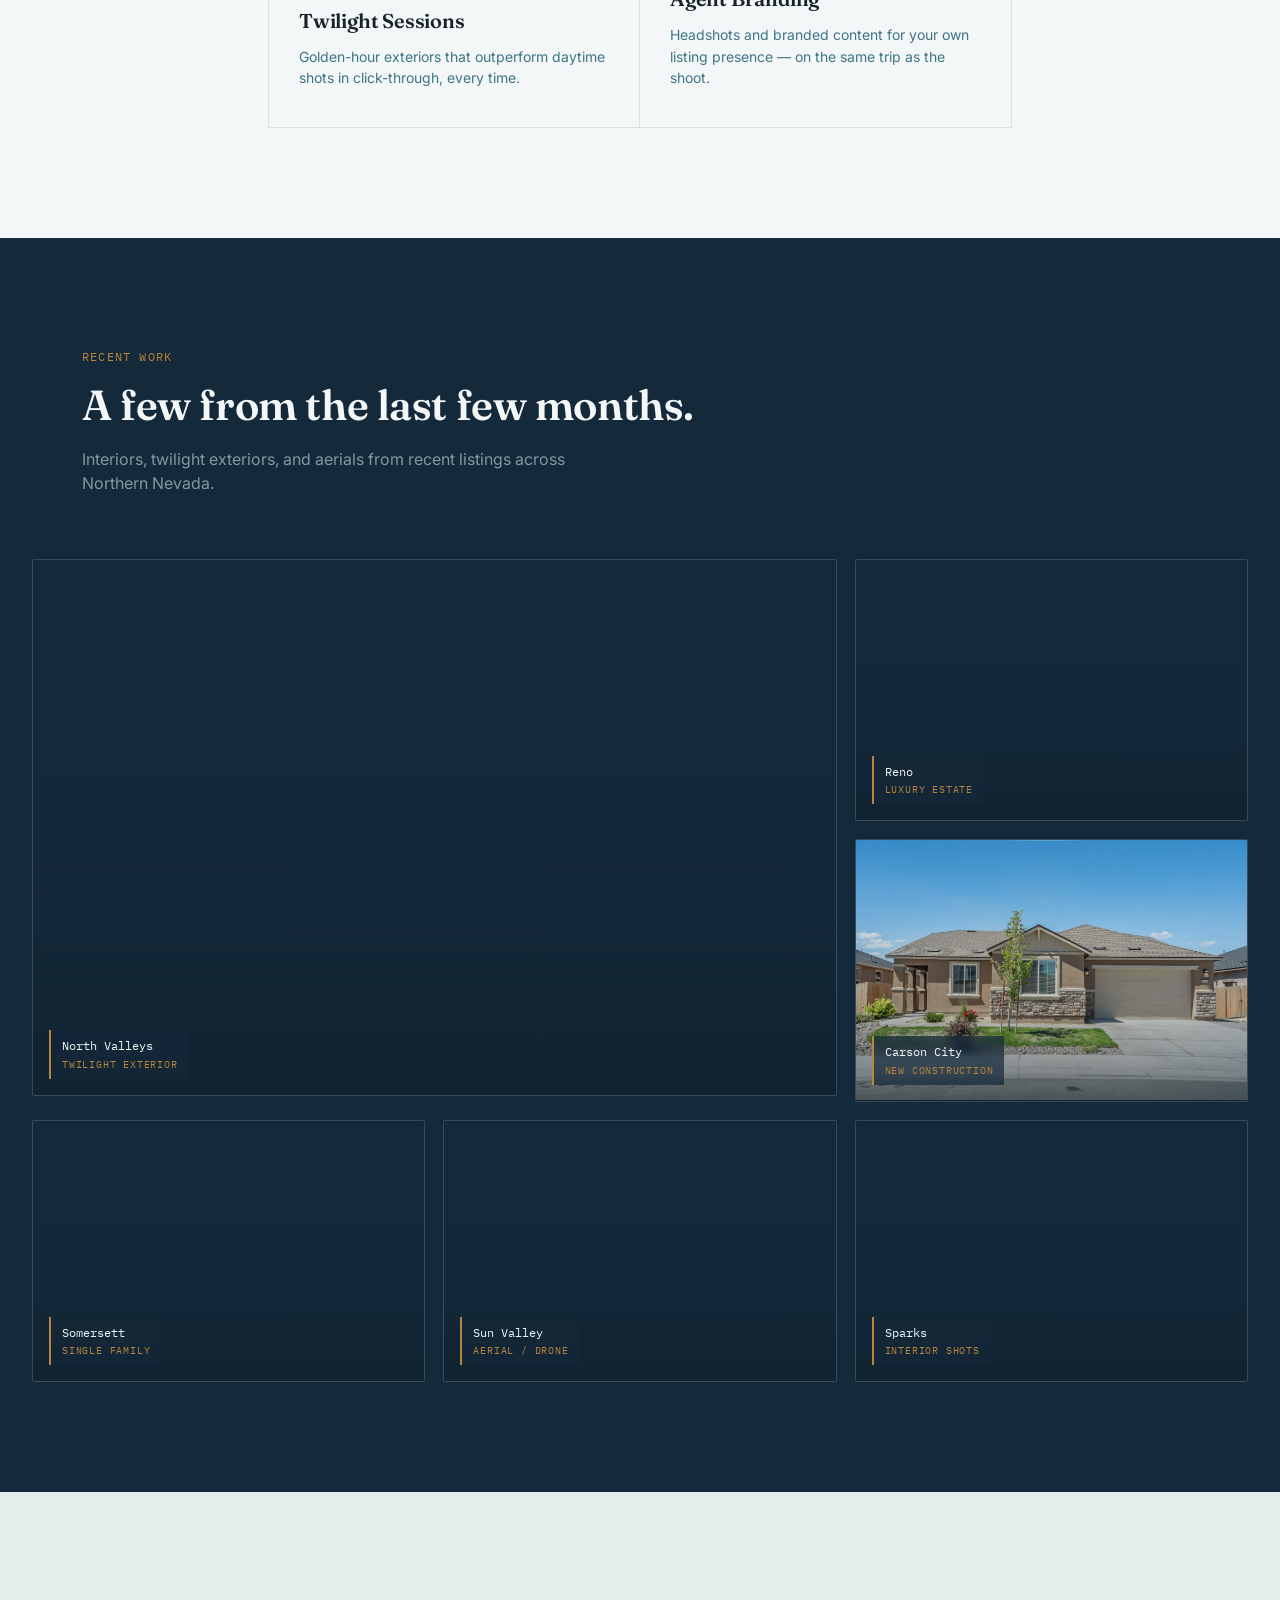
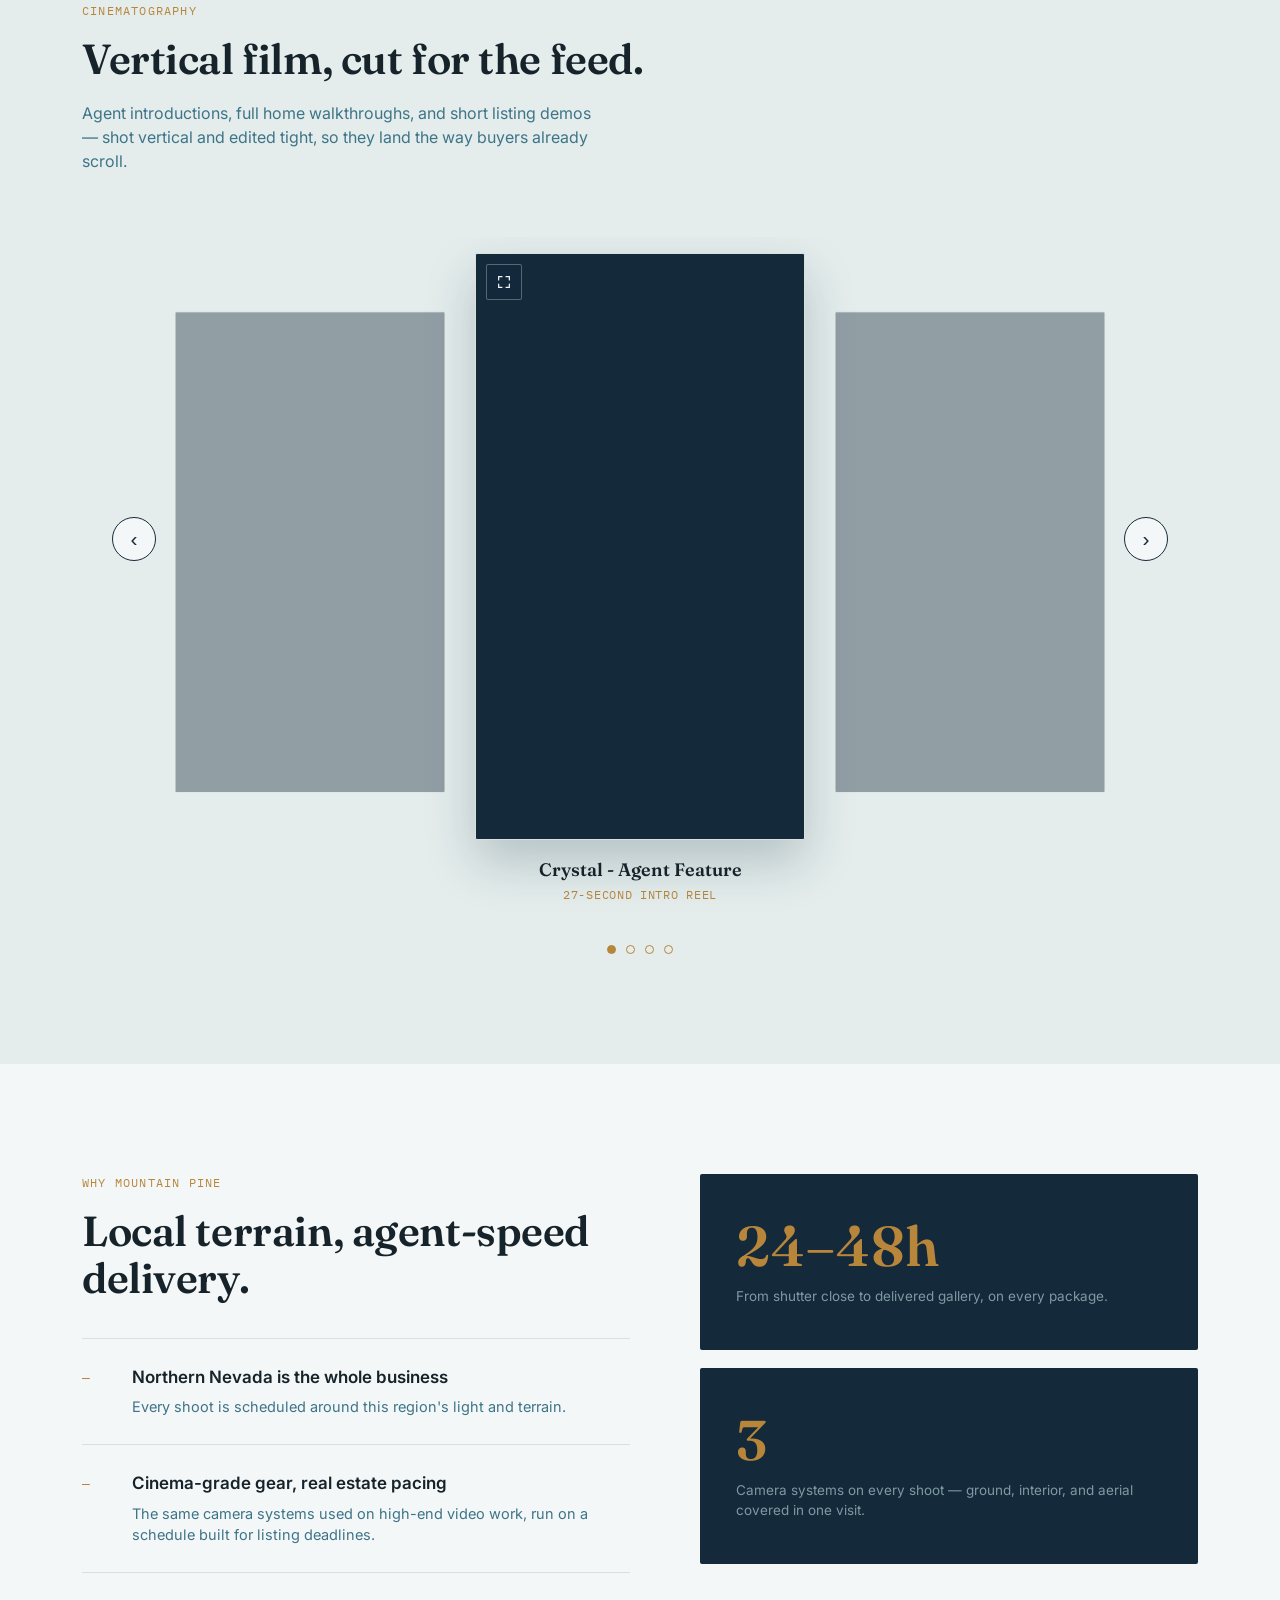
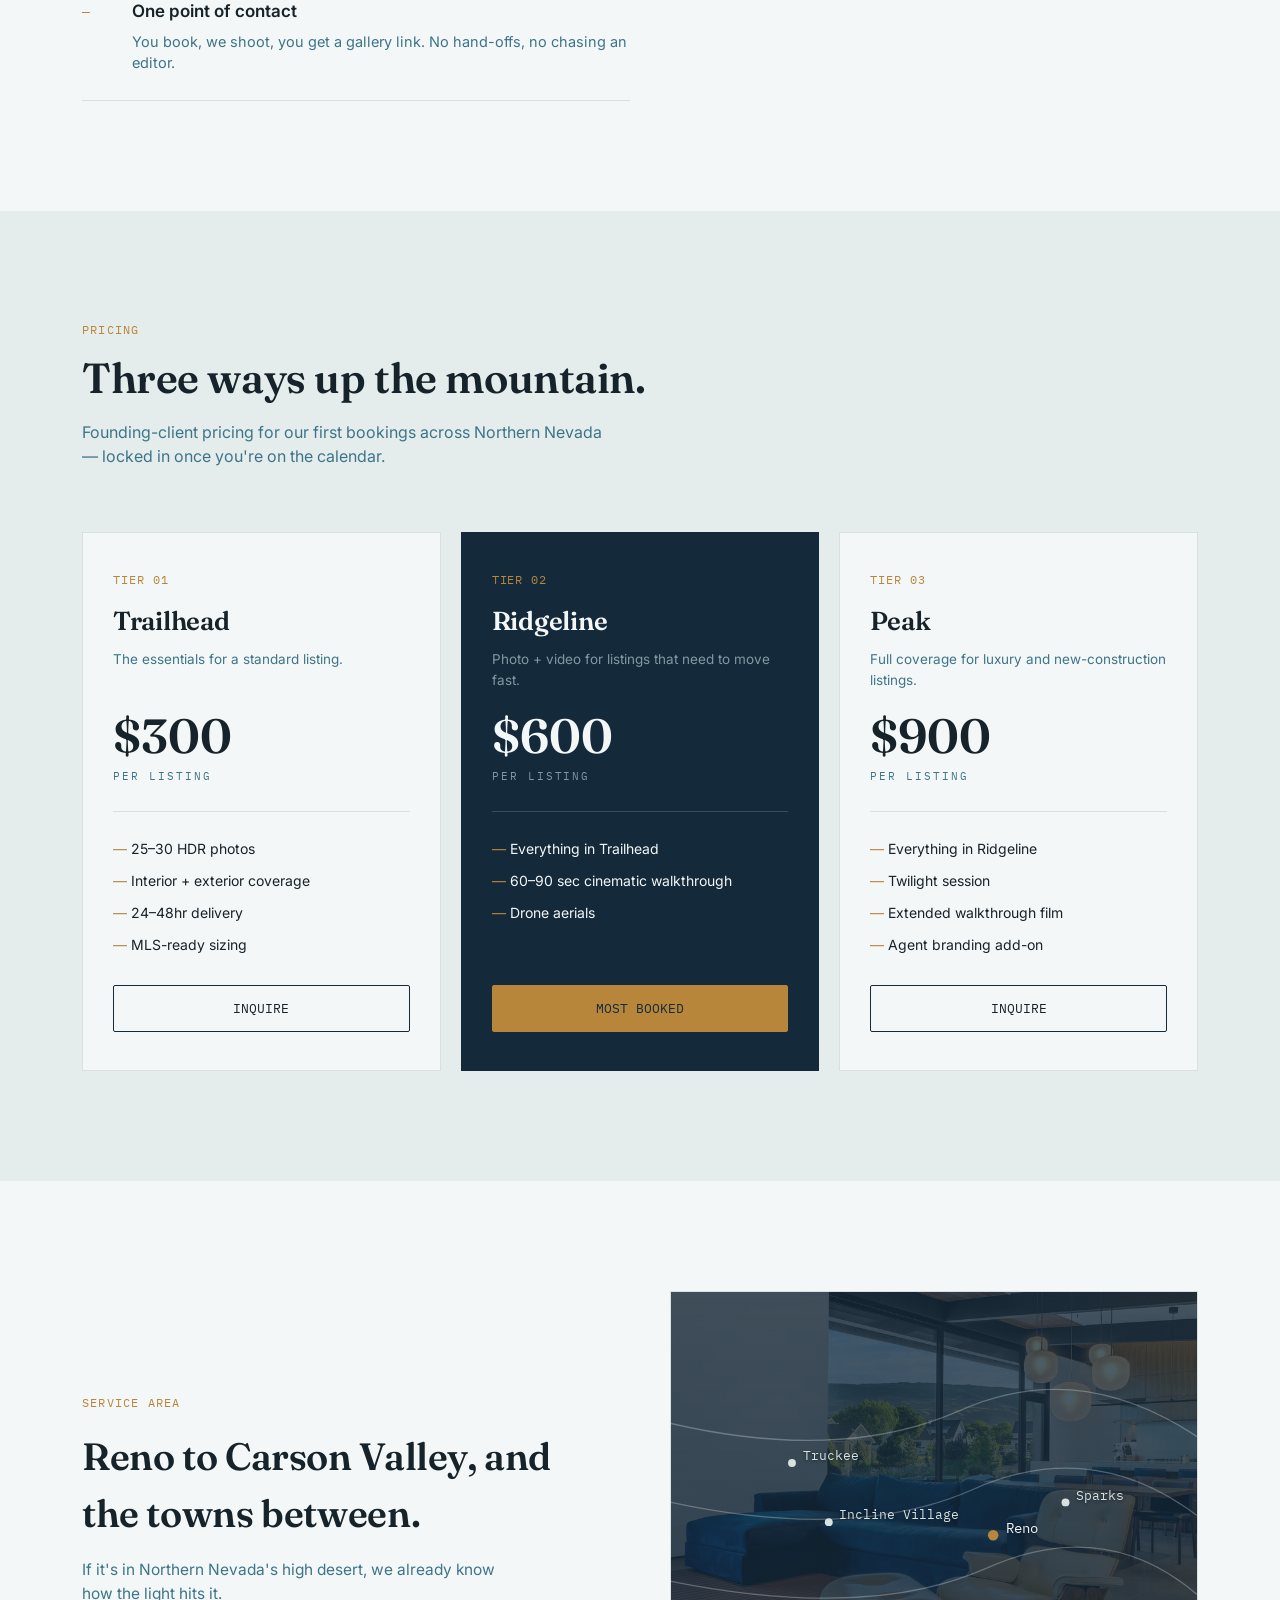
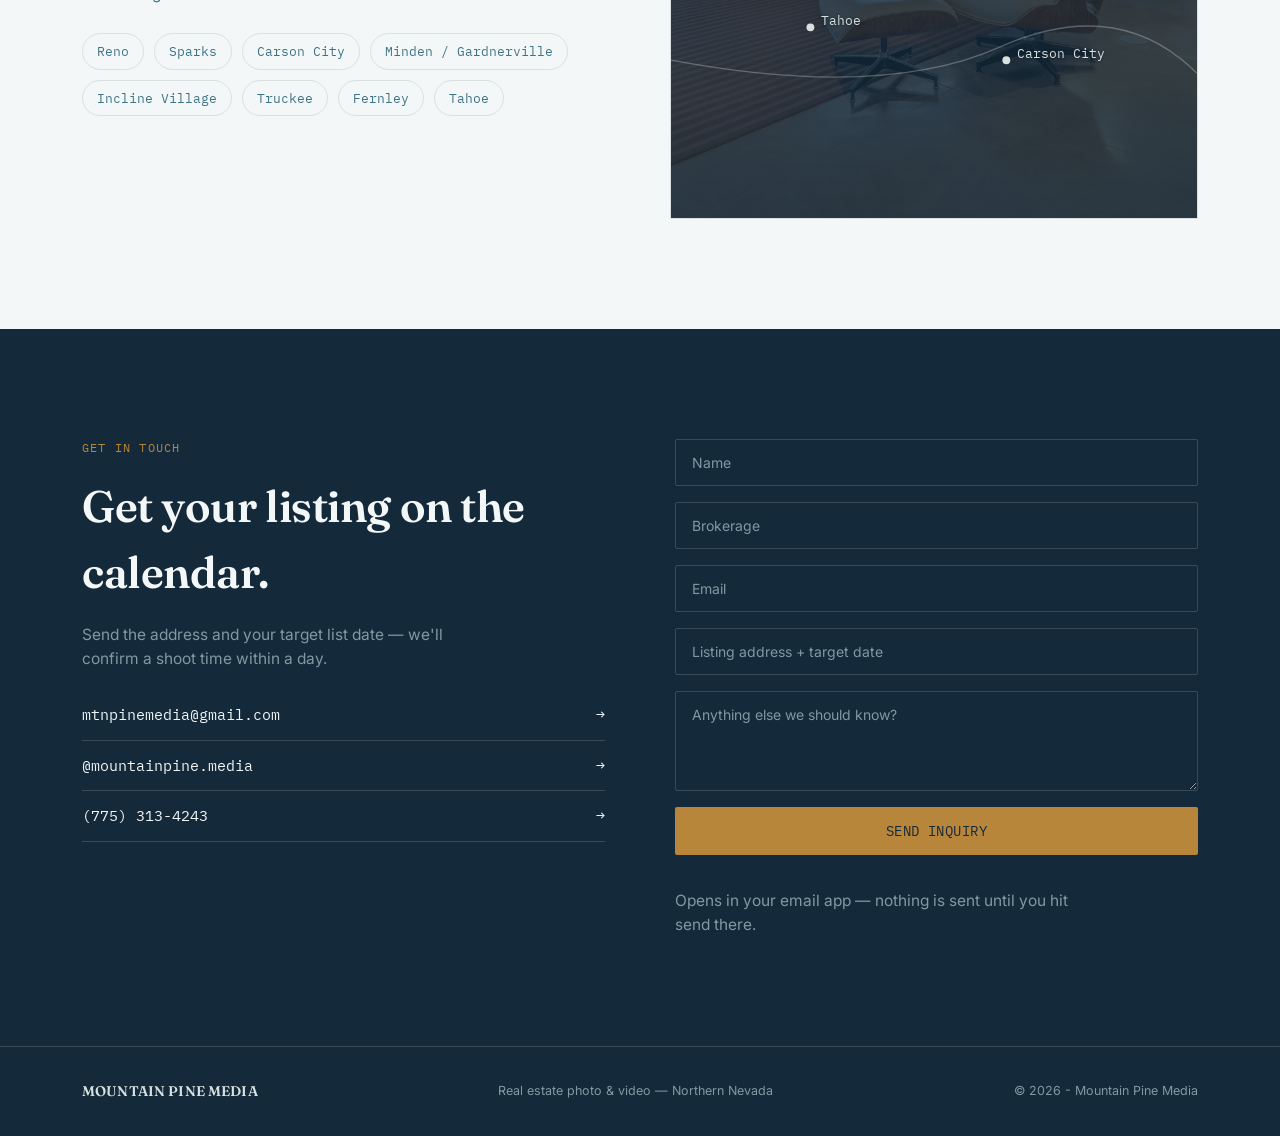
==== commit c4dfaa52: "parallax overscan" ====
--- a/web/index.html
+++ b/web/index.html
@@ -543,6 +543,52 @@
 
   document.querySelectorAll('.reveal').forEach(el => observer.observe(el));
 
+  // Service-area map parallax — the photo drifts down as the page scrolls down, so it
+  // reads slower than everything around it. Only the ::before layer moves, via a custom
+  // property, which keeps this to a compositor transform and off the paint path.
+  (function () {
+    const map = document.querySelector('.area-map');
+    if (!map) return;
+    // Honour the same preference the reveals and the carousel do. Left alone, the
+    // layer stays at its resting centre and the panel is simply a static backdrop.
+    if (window.matchMedia('(prefers-reduced-motion: reduce)').matches) return;
+
+    // Must match --parallax-overscan in styles.css: it's how much room the layer has
+    // above and below the frame, and therefore how far it may travel before an edge
+    // would show.
+    const OVERSCAN = 0.14;
+    let queued = false;
+    let onScreen = false;
+
+    function update() {
+      queued = false;
+      const r = map.getBoundingClientRect();
+      // +1 while the panel is still below the fold, -1 once it has cleared the top,
+      // measured centre-to-centre so the resting position is dead centre of the pass.
+      const progress = (r.top + r.height / 2 - window.innerHeight / 2) /
+                       ((window.innerHeight + r.height) / 2);
+      const clamped = Math.max(-1, Math.min(1, progress));
+      map.style.setProperty('--parallax', (-clamped * r.height * OVERSCAN).toFixed(1) + 'px');
+    }
+
+    function schedule() {
+      if (!onScreen || queued) return;
+      queued = true;
+      requestAnimationFrame(update);
+    }
+
+    // No reason to run the handler for the rest of the page. The margin starts it a
+    // little early so the layer is already in position when the panel appears.
+    new IntersectionObserver((entries) => {
+      onScreen = entries[0].isIntersecting;
+      if (onScreen) update();
+    }, { rootMargin: '150px 0px' }).observe(map);
+
+    window.addEventListener('scroll', schedule, { passive: true });
+    window.addEventListener('resize', schedule, { passive: true });
+    update();
+  })();
+
   // Inquiry form — there's no backend, so the form composes a mailto: instead of
   // posting anywhere. Everything the agent typed is carried into the draft.
   (function () {
--- a/web/styles.css
+++ b/web/styles.css
@@ -482,25 +482,43 @@
 .area{background:var(--alpine-white);}
 .area-inner{display:grid; grid-template-columns:1fr 1fr; gap:60px; align-items:center;}
 @media(max-width:860px){.area-inner{grid-template-columns:1fr;}}
-/* The map sits on a listing photo rather than a flat fill. The scrim is not
-   decoration: the photo is a bright interior, and the dots and labels are hairline
-   marks that vanish over it unfilled. Two stops rather than one flat wash so the
-   panel still reads as lit from above, the way .stat-block does.
-   Layer order in background-image is top-down, so the gradient goes first. */
+/* The map sits on a listing photo rather than a flat fill, and the photo drifts
+   against the page as the panel crosses the viewport so it reads slower than the
+   scroll. Three layers, bottom to top: ::before is the photo and the only thing
+   that moves, ::after is the scrim, and the SVG rides above both.
+   The travel has to come from somewhere. The source is 3:2 in a 1:1 frame, so
+   `cover` already fits it by height with nothing spare vertically — --parallax-overscan
+   buys that slack by growing the photo layer past the frame top and bottom, and the
+   cost is a little more width cropped than a static backdrop would need. The script
+   reads the same fraction to size its travel, so the two have to stay in sync. */
 .area-map{
-  aspect-ratio:1/1; position:relative; border:1px solid var(--stone);
-  background-image:
-    linear-gradient(to bottom, rgba(20,41,58,0.74), rgba(20,41,58,0.88)),
-    url('optimized-assets/DSC08587.jpg');
-  background-size:cover;
-  /* The source is 3:2 in a 1:1 frame, so a third of its width is cropped. Centred
-     keeps the glass wall and the ridgeline beyond it, which is the half worth having. */
-  background-position:center;
-  background-repeat:no-repeat;
-}
-.area-map svg{width:100%; height:100%;}
+  --parallax-overscan:14%;
+  aspect-ratio:1/1; position:relative; overflow:hidden;
+  border:1px solid var(--stone);
+  /* Painted under the photo, so a slow image never flashes the section white. */
+  background:var(--lake-deep);
+}
+.area-map::before{
+  content:''; position:absolute; left:0; right:0;
+  top:calc(-1 * var(--parallax-overscan)); bottom:calc(-1 * var(--parallax-overscan));
+  background:url('optimized-assets/DSC08587.jpg') center / cover no-repeat;
+  /* Set per-frame by the script; 0 is the resting centre, and the reduced-motion
+     and no-JS cases both simply stay there. */
+  transform:translate3d(0, var(--parallax, 0px), 0);
+  will-change:transform;
+}
+/* The scrim is not decoration: the photo is a bright interior, and the dots and
+   labels are hairline marks that vanish over it unfilled. Two stops rather than one
+   flat wash so the panel still reads as lit from above, the way .stat-block does.
+   It sits above the moving photo, so contrast is identical at every scroll offset. */
+.area-map::after{
+  content:''; position:absolute; inset:0; z-index:1;
+  background:linear-gradient(to bottom, rgba(20,41,58,0.74), rgba(20,41,58,0.88));
+}
+.area-map svg{position:relative; z-index:2; display:block; width:100%; height:100%;}
 /* The scrim evens out the photo but can't flatten it — a label can still land on a
-   bright sill or a pendant lamp. The shadow is what makes the type reliable there. */
+   bright sill or a pendant lamp, and now a different one at every scroll position.
+   The shadow is what makes the type reliable there. */
 .area-map svg text{text-shadow:0 1px 3px rgba(13,30,41,0.85);}
 .area-tags{display:flex; flex-wrap:wrap; gap:10px; margin-top:28px;}
 .area-tag{font-family:'IBM Plex Mono',monospace; font-size:12.5px; padding:8px 14px; border:1px solid var(--stone); border-radius:20px; color:var(--lake-mid);}
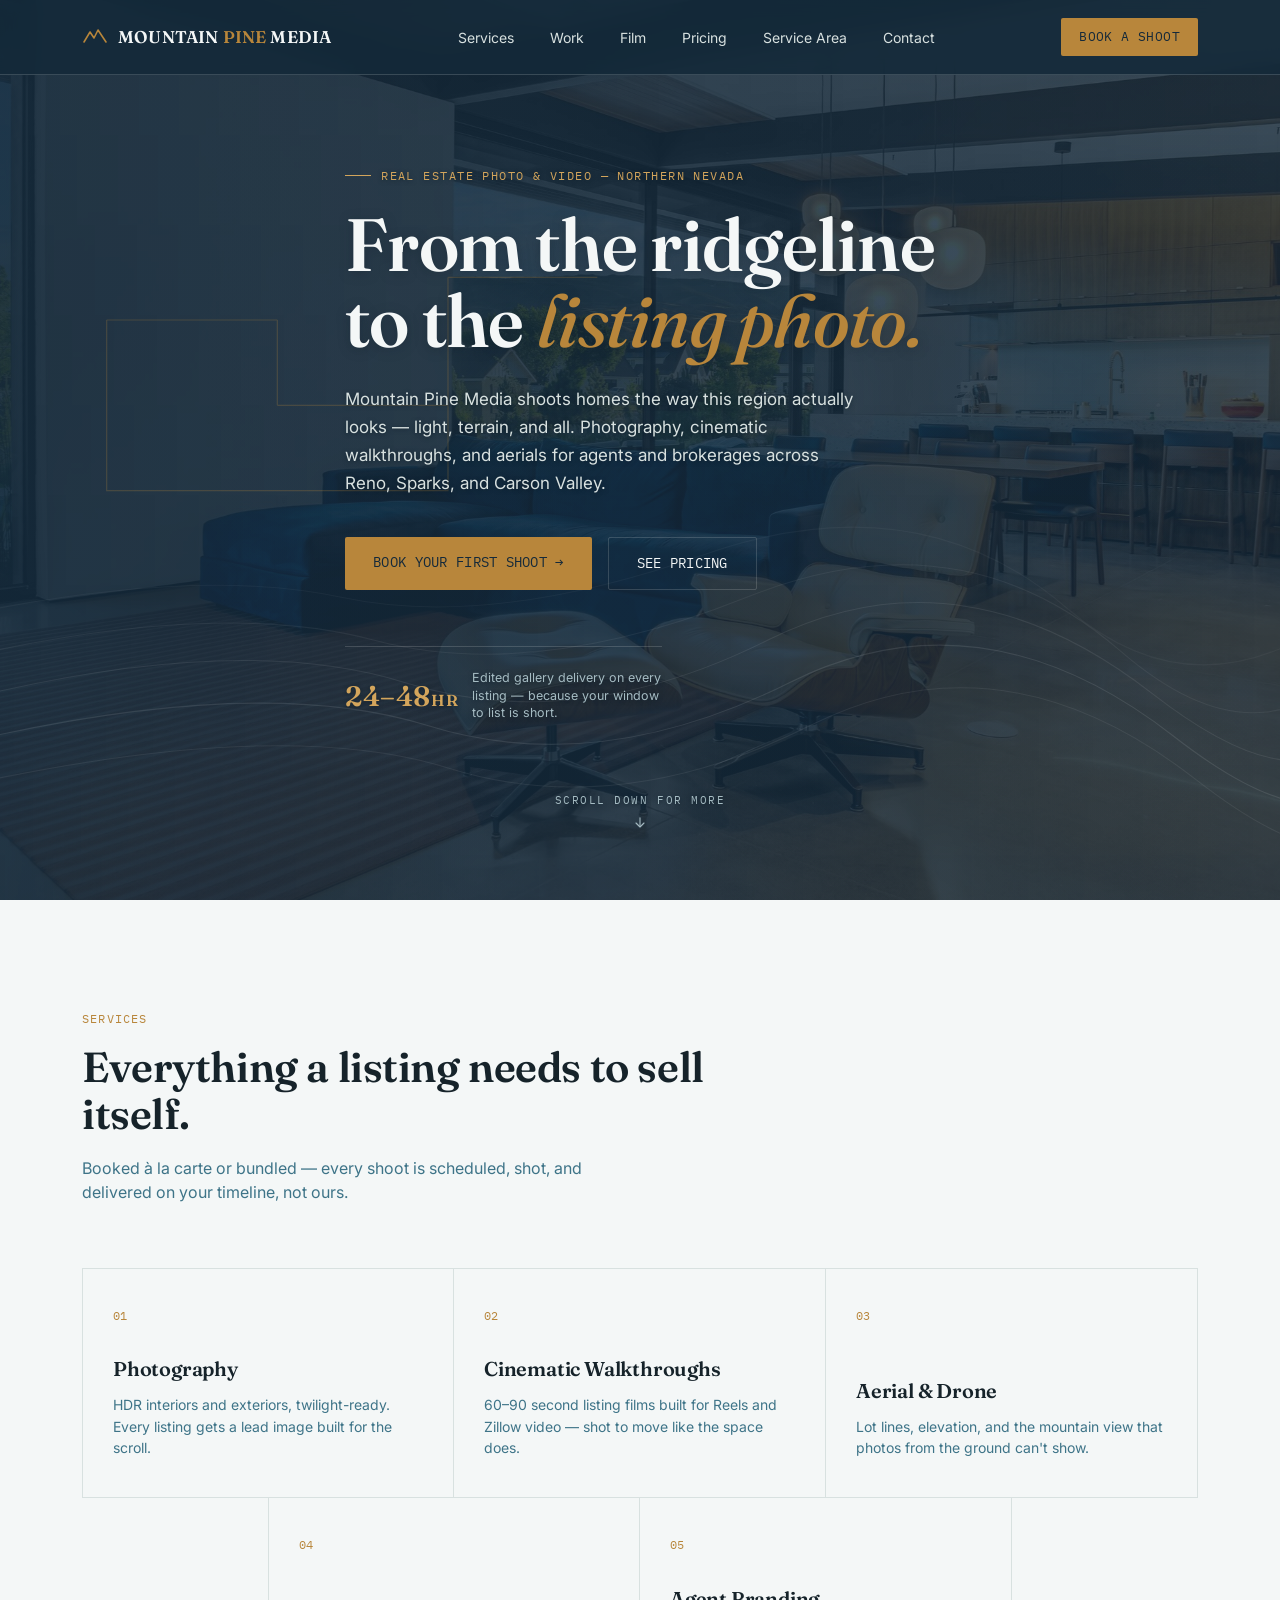
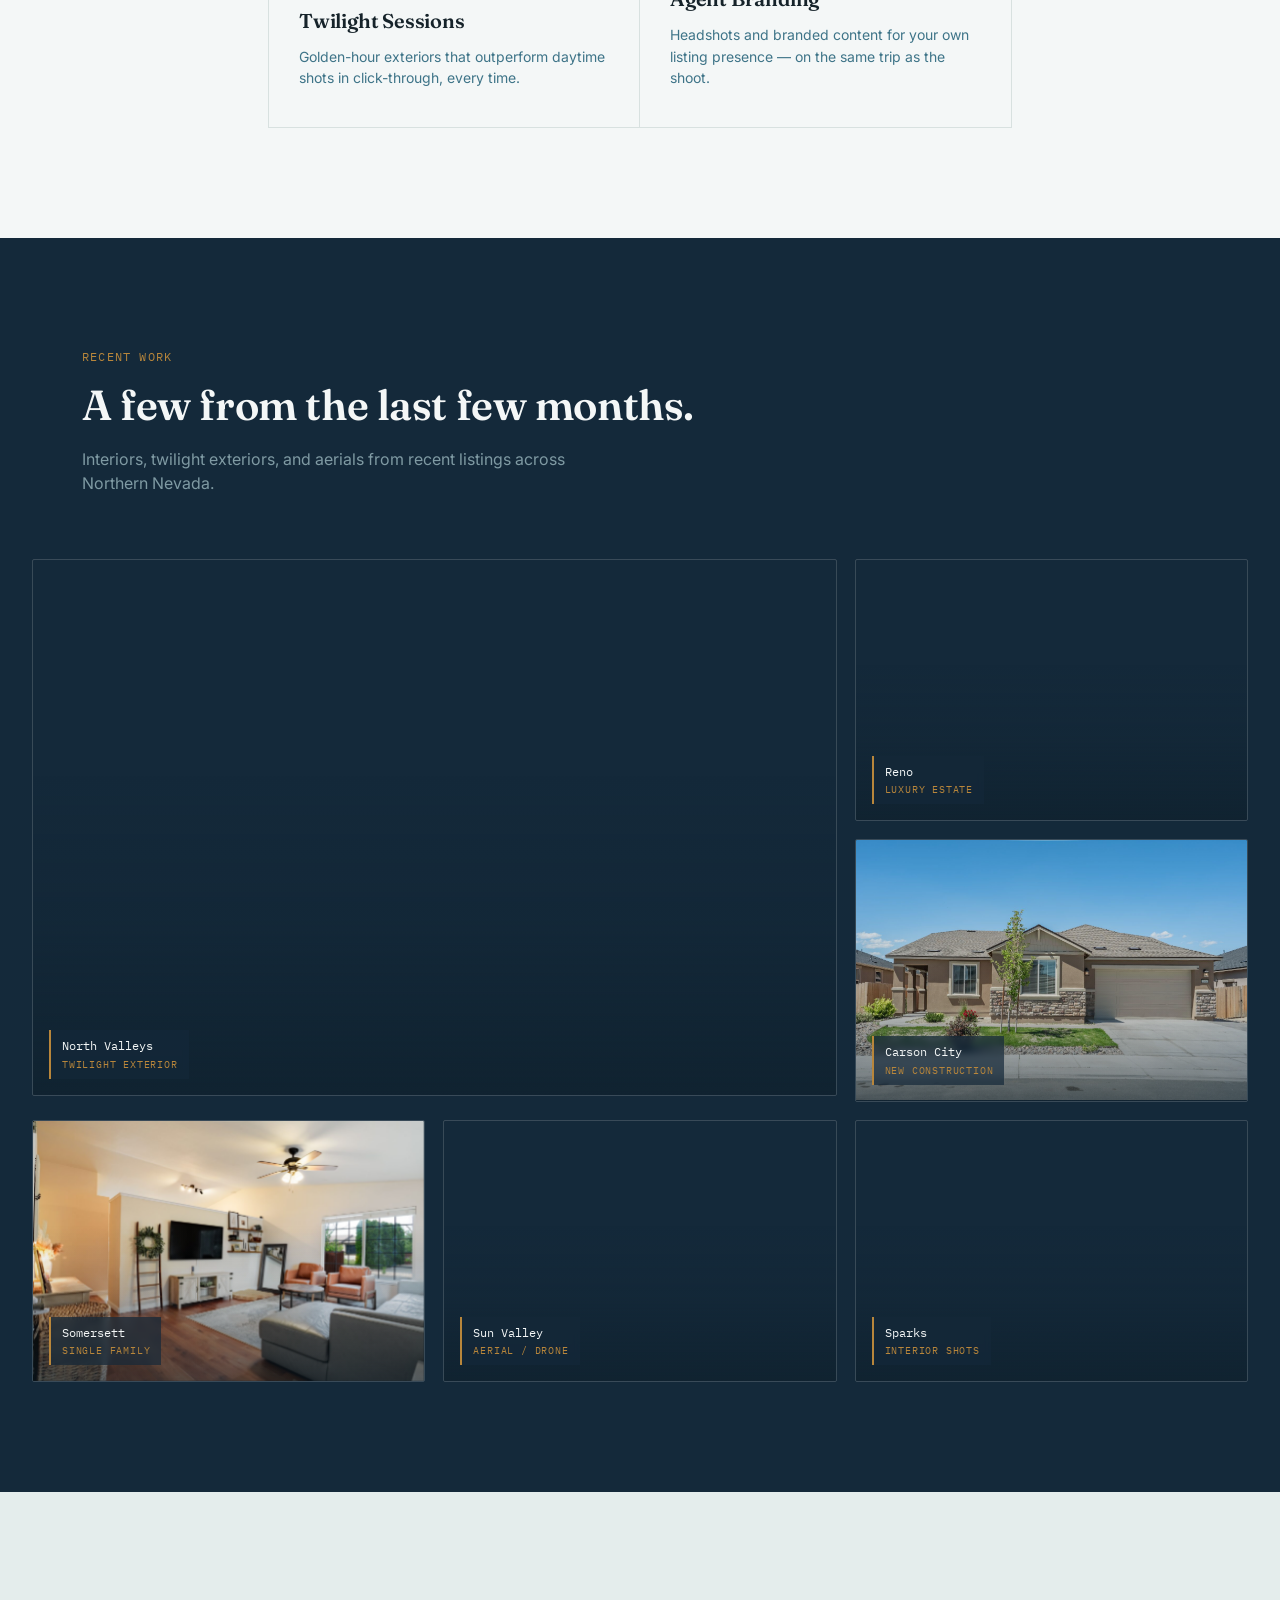
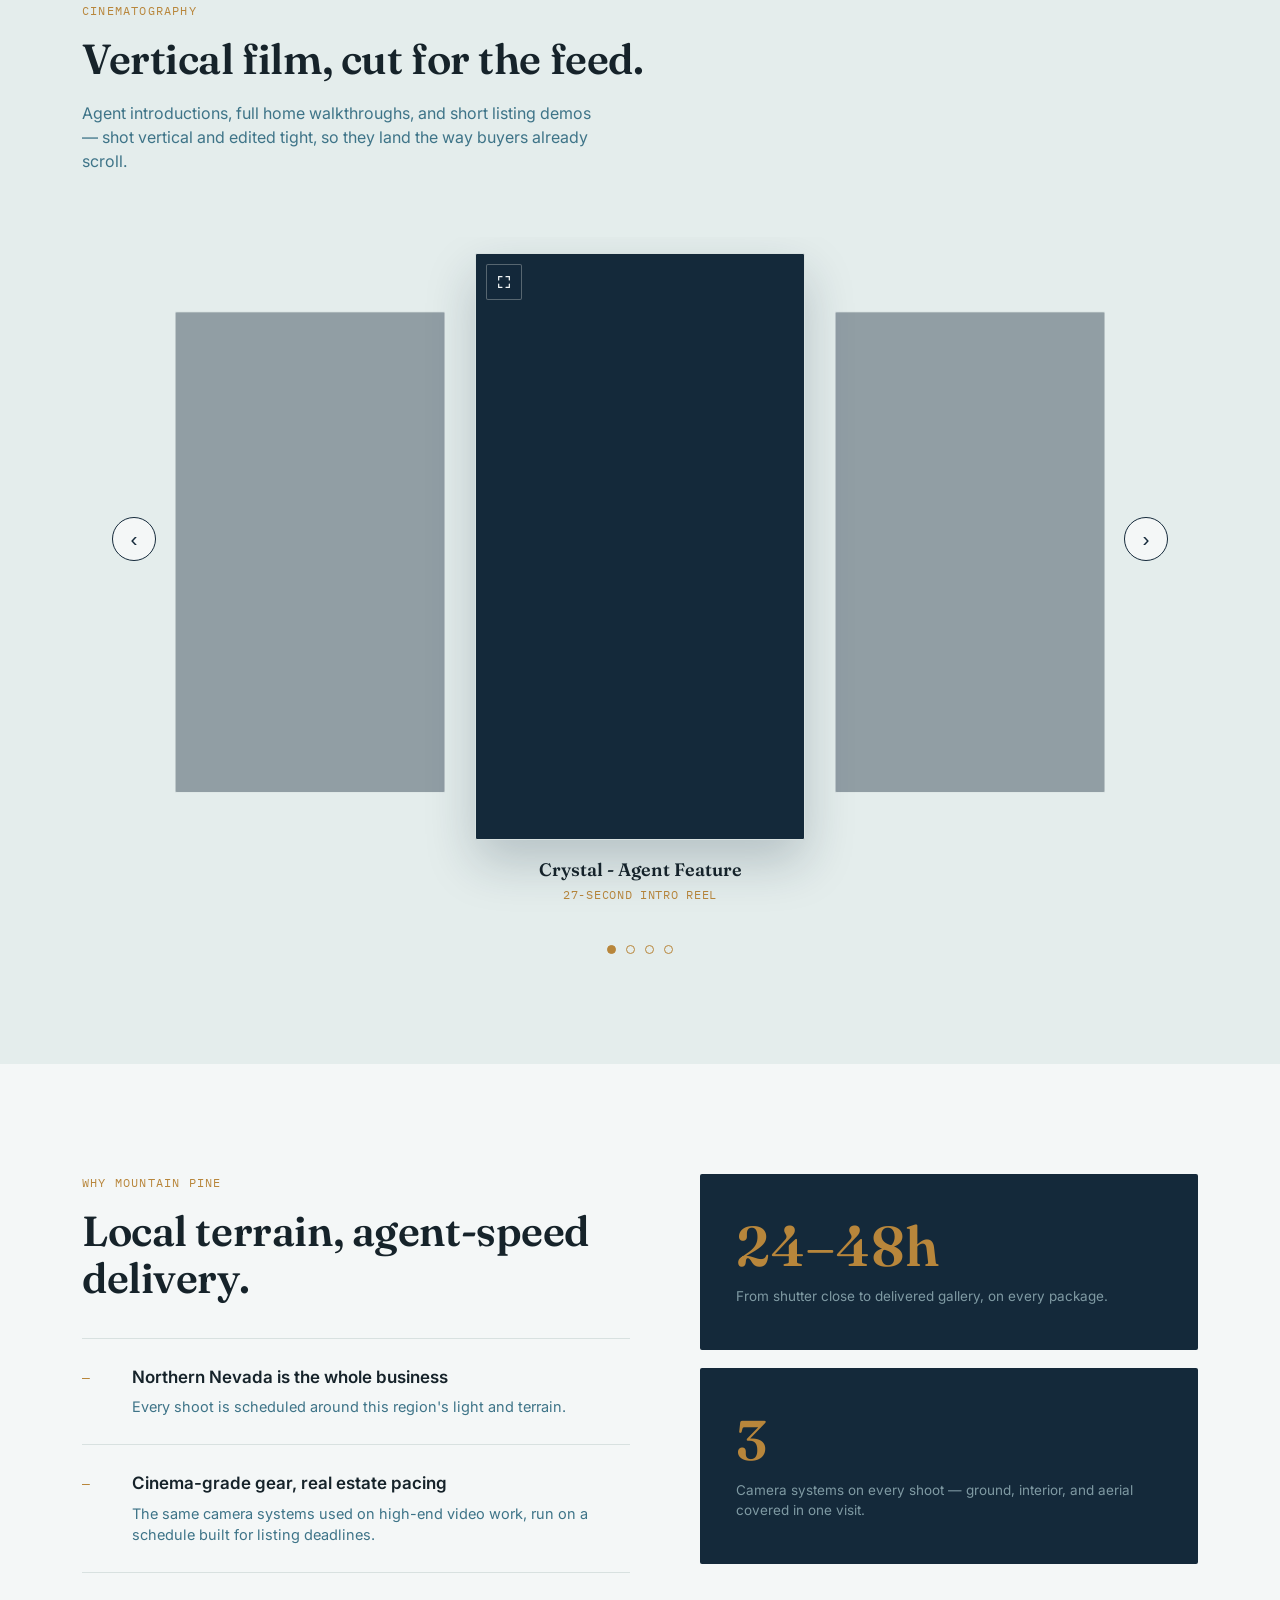
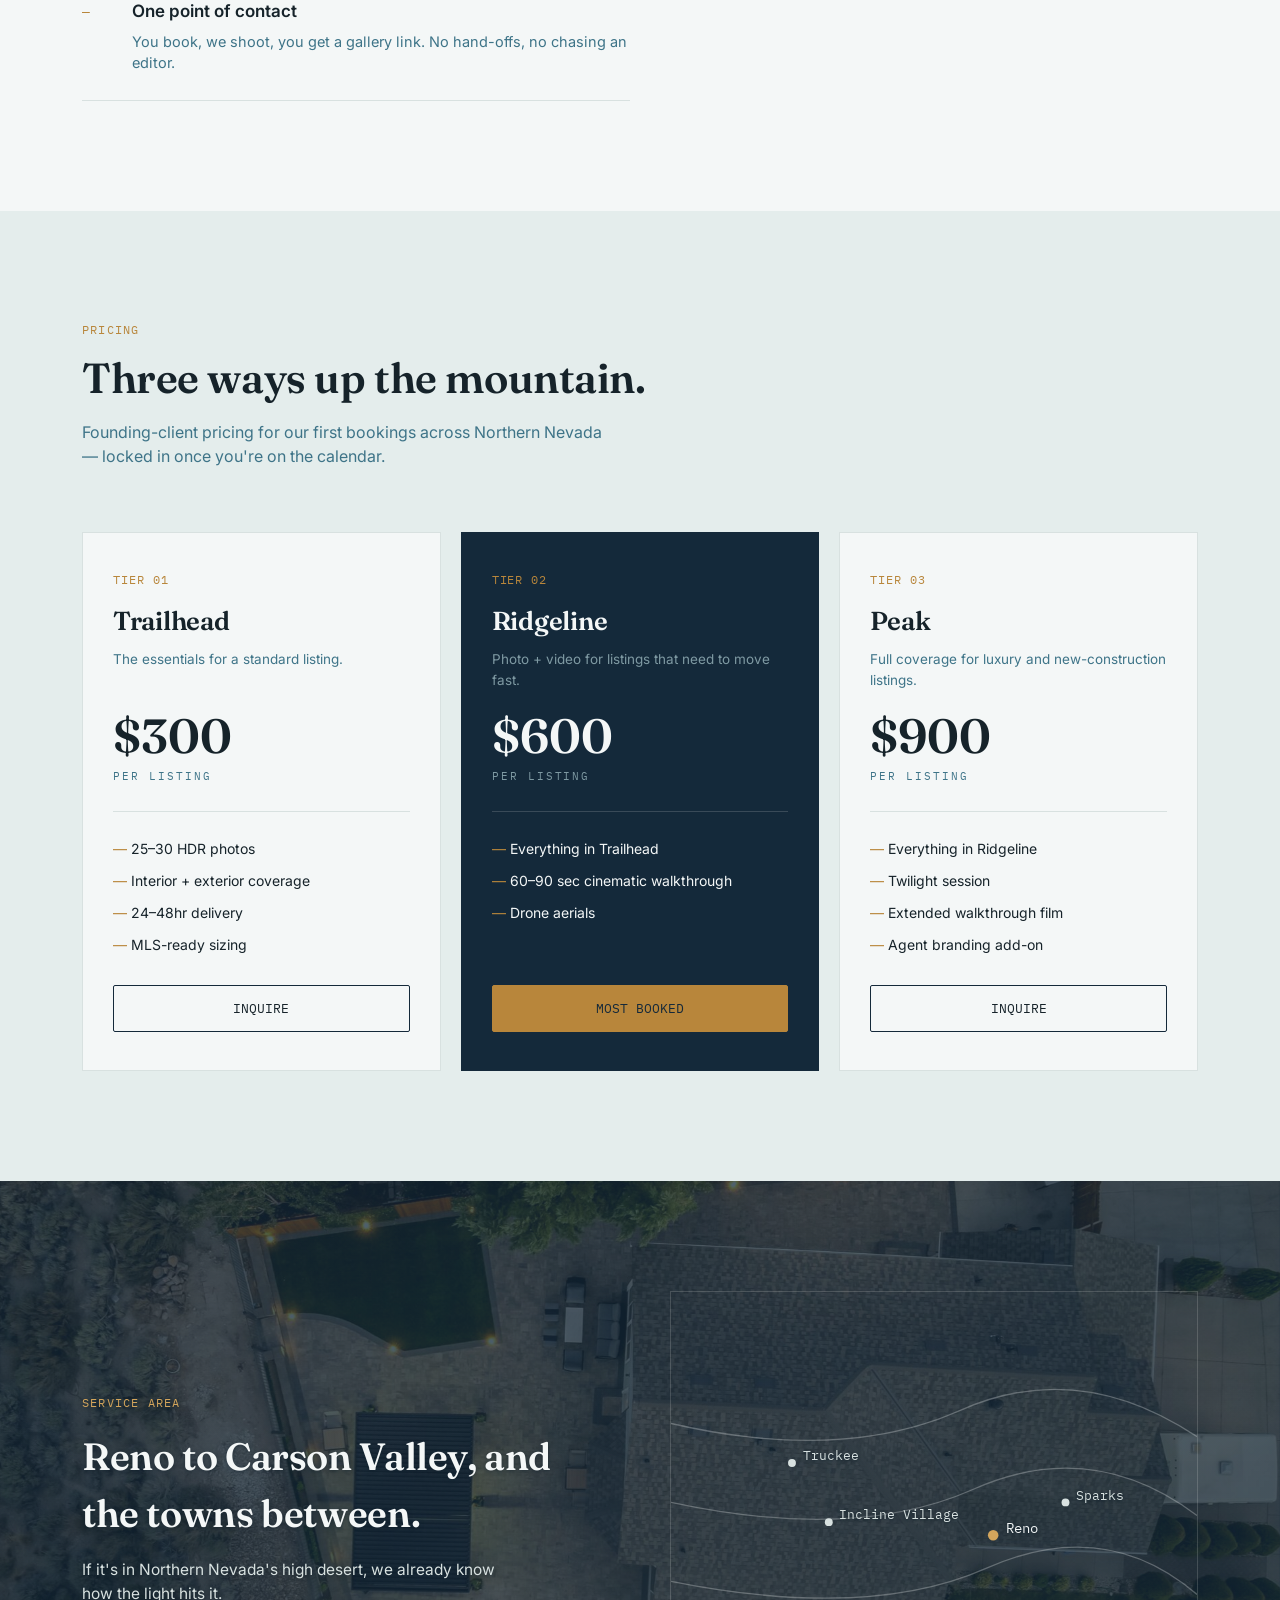
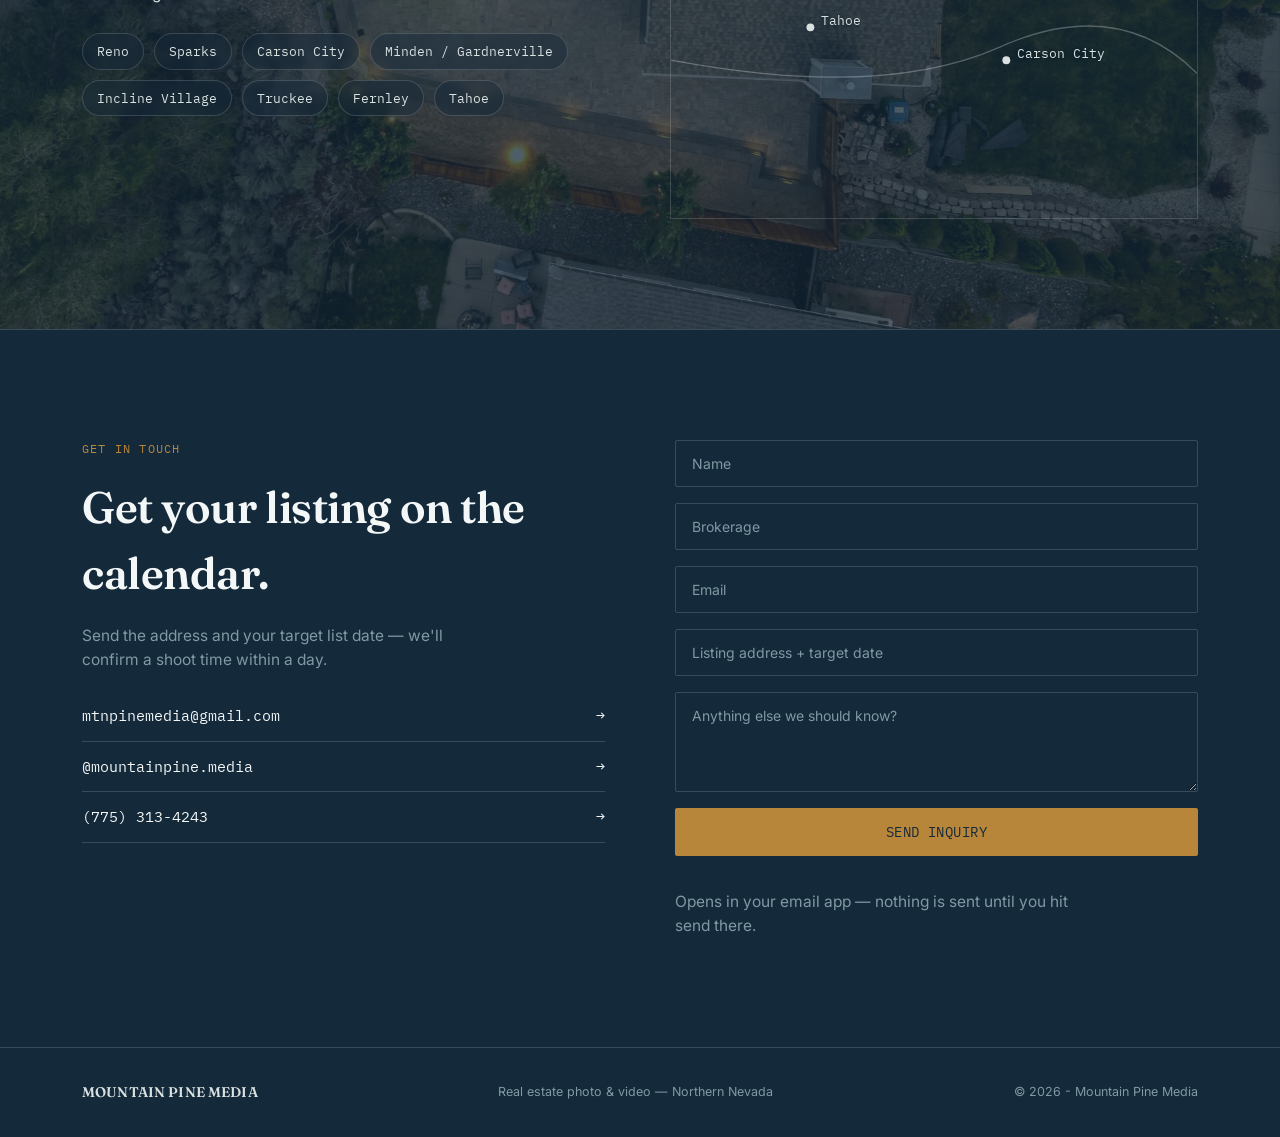
==== commit 6a2434d7: "Add background effects to hero" ====
--- a/web/index.html
+++ b/web/index.html
@@ -95,6 +95,12 @@
 <link rel="preconnect" href="https://fonts.gstatic.com" crossorigin>
 <link href="https://fonts.googleapis.com/css2?family=Fraunces:opsz,wght@9..144,400;9..144,500;9..144,600;9..144,700&family=Inter:wght@400;500;600&family=IBM+Plex+Mono:wght@400;500&display=swap" rel="stylesheet">
 <link rel="stylesheet" href="styles.css">
+
+<!-- The hero background is above the fold, so it is discovered in styles.css rather
+     than in the markup and would otherwise wait on the stylesheet. Keep this pair in
+     step with the .hero::before rules and their 1100px breakpoint. -->
+<link rel="preload" as="image" href="optimized-assets/DSC08587-2560.jpg" media="(min-width:1100px)">
+<link rel="preload" as="image" href="optimized-assets/DSC08587.jpg" media="(max-width:1099.98px)">
 </head>
 <body>
 
@@ -121,7 +127,7 @@
   </nav>
 </header>
 
-<section class="hero">
+<section class="hero" data-parallax>
   <svg class="contour-field" viewBox="0 0 1200 800" preserveAspectRatio="xMidYMid slice">
     <g stroke="#F4F7F7" stroke-width="1" fill="none">
       <path opacity="0.12" d="M-50 620 Q 200 560 350 600 T 700 560 T 1050 610 T 1300 580"/>
@@ -415,13 +421,13 @@
   </div>
 </section>
 
-<section class="area" id="area">
+<section class="area" id="area" data-parallax>
   <div class="wrap">
     <div class="area-inner">
       <div class="reveal">
         <div class="section-eyebrow">Service Area</div>
         <h2 style="font-size:clamp(28px,3.4vw,38px); margin-top:14px;">Reno to Carson Valley, and the towns between.</h2>
-        <p style="margin-top:16px; color:var(--lake-mid); font-size:15.5px; max-width:440px;">If it's in Northern Nevada's high desert, we already know how the light hits it.</p>
+        <p class="area-lede">If it's in Northern Nevada's high desert, we already know how the light hits it.</p>
         <div class="area-tags">
           <span class="area-tag">Reno</span>
           <span class="area-tag">Sparks</span>
@@ -463,7 +469,7 @@
           <text x="128" y="173" font-family="IBM Plex Mono" font-size="10" fill="#D8E1E0">Incline Village</text>
           <circle cx="106" cy="255" r="3" fill="#D8E1E0"/>
           <text x="114" y="253" font-family="IBM Plex Mono" font-size="10" fill="#D8E1E0">Tahoe</text>
-          <circle cx="245" cy="185" r="4" fill="#B8863B"/>
+          <circle cx="245" cy="185" r="4" fill="#D3A55C"/>
           <text x="255" y="183" font-family="IBM Plex Mono" font-size="11" fill="#F4F7F7">Reno</text>
           <circle cx="300" cy="160" r="3" fill="#D8E1E0"/>
           <text x="308" y="158" font-family="IBM Plex Mono" font-size="10" fill="#D8E1E0">Sparks</text>
@@ -543,50 +549,59 @@
 
   document.querySelectorAll('.reveal').forEach(el => observer.observe(el));
 
-  // Service-area map parallax — the photo drifts down as the page scrolls down, so it
-  // reads slower than everything around it. Only the ::before layer moves, via a custom
-  // property, which keeps this to a compositor transform and off the paint path.
+  // Parallax — each opted-in section's photo drifts down as the page scrolls down, so
+  // it reads slower than the content on top of it. Only the ::before layer moves, via a
+  // custom property, which keeps this to a compositor transform and off the paint path.
   (function () {
-    const map = document.querySelector('.area-map');
-    if (!map) return;
-    // Honour the same preference the reveals and the carousel do. Left alone, the
-    // layer stays at its resting centre and the panel is simply a static backdrop.
+    const sections = Array.from(document.querySelectorAll('[data-parallax]'));
+    if (!sections.length) return;
+    // Honour the same preference the reveals and the carousel do. Left alone, every
+    // layer stays at its resting centre and the sections are static backdrops.
     if (window.matchMedia('(prefers-reduced-motion: reduce)').matches) return;
 
-    // Must match --parallax-overscan in styles.css: it's how much room the layer has
-    // above and below the frame, and therefore how far it may travel before an edge
-    // would show.
-    const OVERSCAN = 0.14;
+    // How far a layer travels, as a fraction of its section's height. Must stay
+    // <= --parallax-overscan in styles.css, which is the room the layer actually has
+    // above and below the frame; the slack between them keeps a rounded edge from
+    // flashing at the extremes. Larger than it, and an empty edge slides into frame.
+    const TRAVEL = 0.14;
+    // Only the sections currently on screen. The hero and the service area are far
+    // apart, so this is usually one element and never all of them.
+    const live = new Set();
     let queued = false;
-    let onScreen = false;
 
     function update() {
       queued = false;
-      const r = map.getBoundingClientRect();
-      // +1 while the panel is still below the fold, -1 once it has cleared the top,
-      // measured centre-to-centre so the resting position is dead centre of the pass.
-      const progress = (r.top + r.height / 2 - window.innerHeight / 2) /
-                       ((window.innerHeight + r.height) / 2);
-      const clamped = Math.max(-1, Math.min(1, progress));
-      map.style.setProperty('--parallax', (-clamped * r.height * OVERSCAN).toFixed(1) + 'px');
+      live.forEach((el) => {
+        const r = el.getBoundingClientRect();
+        // +1 while the section is still below the fold, -1 once it has cleared the
+        // top, measured centre-to-centre so rest is dead centre of the pass. The hero
+        // starts mid-pass rather than at +1, being at the top of the document, so it
+        // only ever spends the downward half of its travel.
+        const progress = (r.top + r.height / 2 - window.innerHeight / 2) /
+                         ((window.innerHeight + r.height) / 2);
+        const clamped = Math.max(-1, Math.min(1, progress));
+        el.style.setProperty('--parallax', (-clamped * r.height * TRAVEL).toFixed(1) + 'px');
+      });
     }
 
     function schedule() {
-      if (!onScreen || queued) return;
+      if (!live.size || queued) return;
       queued = true;
       requestAnimationFrame(update);
     }
 
-    // No reason to run the handler for the rest of the page. The margin starts it a
-    // little early so the layer is already in position when the panel appears.
-    new IntersectionObserver((entries) => {
-      onScreen = entries[0].isIntersecting;
-      if (onScreen) update();
-    }, { rootMargin: '150px 0px' }).observe(map);
+    // No reason to run the handler for the rest of the page. The margin starts a
+    // section early so its layer is already in position when it appears.
+    const io = new IntersectionObserver((entries) => {
+      entries.forEach((e) => {
+        if (e.isIntersecting) live.add(e.target); else live.delete(e.target);
+      });
+      if (live.size) update();
+    }, { rootMargin: '150px 0px' });
+    sections.forEach((el) => io.observe(el));
 
     window.addEventListener('scroll', schedule, { passive: true });
     window.addEventListener('resize', schedule, { passive: true });
-    update();
   })();
 
   // Inquiry form — there's no backend, so the form composes a mailto: instead of
--- a/web/styles.css
+++ b/web/styles.css
@@ -7,6 +7,14 @@
   --ink:#16232A;
   --sage:#7F9AA3;
   --line: rgba(246,244,238,0.16);
+  /* Lifted variants for type sitting on photography (.hero, .area). Not a second
+     palette — same hues, raised in lightness. Needed because no amount of scrim
+     fixes them: brass tops out at 4.62:1 even against solid --lake-deep, so small
+     brass text over an image cannot reach AA unless the colour itself moves. Both
+     are tuned against the measured ground under the actual text, and both restore
+     roughly the contrast their base token gets on a flat --lake-deep section. */
+  --brass-on-photo:#D3A55C;
+  --sage-on-photo:#A6BCC3;
 }
 *{margin:0;padding:0;box-sizing:border-box;}
 html{scroll-behavior:smooth;}
@@ -77,18 +85,77 @@
   .nav-menu{padding:8px 20px 24px;}
 }
 
+/* PARALLAX SCAFFOLDING — shared by .hero and .area, both of which sit on a photo
+   that drifts down as the page scrolls down so it reads slower than the content.
+   Each section supplies its own background-image and its own scrim; everything
+   structural is here.
+   --parallax-overscan is the slack the travel comes out of: it grows the photo layer
+   past the section's top and bottom so there is somewhere to move to. It must stay
+   >= TRAVEL in the script, which is the fraction actually travelled; the 2 points
+   between them are margin, because at equal values the layer's edge lands exactly
+   flush at the extremes and sub-pixel rounding can flash a hairline.
+   Sections opt in with a data-parallax attribute, which is also what the script
+   queries — a section styled here but not marked there just sits at rest. */
+[data-parallax]{--parallax-overscan:16%; position:relative; overflow:hidden;}
+[data-parallax]::before{
+  content:''; position:absolute; left:0; right:0; z-index:0;
+  top:calc(-1 * var(--parallax-overscan)); bottom:calc(-1 * var(--parallax-overscan));
+  background-position:center; background-size:cover; background-repeat:no-repeat;
+  /* Set per-frame by the script; 0 is the resting centre, and the reduced-motion
+     and no-JS cases both simply stay there. */
+  transform:translate3d(0, var(--parallax, 0px), 0);
+  will-change:transform;
+}
+[data-parallax]::after{content:''; position:absolute; inset:0; z-index:1;}
+
 /* HERO */
 .hero{
   position:relative; min-height:100vh; background:var(--lake-deep); color:var(--alpine-white);
   display:flex; align-items:center; overflow:hidden; padding:74px 0 0;
 }
-.contour-field{position:absolute; inset:0; opacity:0.5;}
-.hero-inner{position:relative; z-index:2; padding-top:80px; padding-bottom:56px;}
+/* Swapping this photo means all four of: both exports, both rules here, the two
+   preload hints in <head> that mirror them, and the scrim below — which is tuned to
+   this frame's bright left-hand window wall and does not transfer. */
+.hero::before{background-image:url('optimized-assets/DSC08587.jpg');}
+@media(min-width:1100px){
+  .hero::before{background-image:url('optimized-assets/DSC08587-2560.jpg');}
+}
+/* Heavier than the Service Area's scrim: this carries the h1 and the lede, and the
+   contour linework above it is hairline white at 0.08–0.2 opacity, which needs a
+   genuinely dark ground to register at all. Left-weighted for the same reason as
+   the Service Area — the copy is left-aligned and the right side is open. */
+.hero::after{
+  background:
+    linear-gradient(to right, rgba(20,41,58,0.60) 0%, rgba(20,41,58,0.28) 50%, rgba(20,41,58,0) 100%),
+    linear-gradient(to bottom, rgba(20,41,58,0.80), rgba(20,41,58,0.84));
+}
+/* The h1 is 74px of bold white and holds on its own. Everything smaller does not:
+   the lede, the badge caption and the scroll cue are 12–17px against a photo whose
+   content changes under them as the layer drifts. */
+.hero .eyebrow,
+.hero p.lede,
+.turn-badge .lbl,
+.turn-badge .num,
+.scroll-cue{text-shadow:0 1px 4px rgba(13,30,41,0.7);}
+/* Measured against the ground beneath each one: base brass gave the eyebrow 2.88:1
+   and base sage gave the badge caption 3.23:1 on their bright patches, both short of
+   AA. Lifted they run 4.1–4.9:1, near the 4.62/5.01 those tokens get on flat navy. */
+.hero .eyebrow,
+.hero .turn-badge .num{color:var(--brass-on-photo);}
+.hero .turn-badge .lbl,
+.hero .scroll-cue{color:var(--sage-on-photo);}
+.hero h1{text-shadow:0 2px 12px rgba(13,30,41,0.35);}
+/* The four layers, bottom to top: photo (0), scrim (1), linework (2), copy (3).
+   The linework has to clear the scrim — under it, hairlines at 0.08 opacity are
+   simply gone — and it is a real element rather than a pseudo, so it needs its own
+   z-index to outrank ::after, which is generated last and would otherwise win. */
+.contour-field{position:absolute; inset:0; z-index:2; opacity:0.5;}
+.hero-inner{position:relative; z-index:3; padding-top:80px; padding-bottom:56px;}
 .eyebrow{
   font-family:'IBM Plex Mono',monospace; font-size:12px; letter-spacing:0.12em; text-transform:uppercase;
   color:var(--brass); margin-bottom:22px; display:flex; align-items:center; gap:10px;
 }
-.eyebrow::before{content:''; width:26px; height:1px; background:var(--brass);}
+.eyebrow::before{content:''; width:26px; height:1px; background:currentColor;}
 .hero h1{
   font-size:clamp(40px,6vw,74px); line-height:1.03; max-width:820px; font-weight:600;
 }
@@ -479,49 +546,70 @@
 .price-card.feat .cta:hover{opacity:0.85;}
 
 /* SERVICE AREA */
-.area{background:var(--alpine-white);}
+/* The whole section is the listing photo. Structure comes from [data-parallax]
+   above; what's here is this section's own image, scrim and palette. */
+.area{
+  color:var(--alpine-white);
+  /* Under the photo, so a slow image never flashes the section white. */
+  background:var(--lake-deep);
+  /* .contact below is near-solid --lake-deep, and the bottom of the scrim is close
+     enough to it that the seam disappears without a hairline to mark it. */
+  border-bottom:1px solid var(--line);
+}
+.area::before{background-image:url('optimized-assets/DJI_0194.jpg');}
+/* Full-bleed, the 1600px export is upscaled past its own width on any normal
+   desktop and goes soft. Swapped by viewport rather than by DPR: what this
+   background is short of is CSS pixels across, not device pixels. */
+@media(min-width:1100px){
+  .area::before{background-image:url('optimized-assets/DJI_0194-2200.jpg');}
+}
+/* The scrim is not decoration: everything over it — body copy, hairline chips, the
+   map's dots — vanishes on the photo unfilled. It sits above the moving photo, so
+   contrast is identical at every scroll offset.
+   No horizontal weighting, unlike the hero. Measured over the band this section
+   actually shows, the copy's half and the map's half come out at 0.392 and 0.421 mean
+   luminance — near enough identical, so there is no bright side to lean against. The
+   only real variation is vertical: the middle third (0.439, the roof) is brighter than
+   the top and bottom (0.363 / 0.355), which is what the centre stop answers. The foot
+   is the lightest so the photo still reads at the seam with .contact.
+   0.74 is solved, not picked: against --stone it clears 5.9:1 on a bright patch and
+   4.8:1 on a specular one, both past AA, while staying light enough to leave the
+   aerial legible as an aerial. */
+.area::after{
+  background:linear-gradient(to bottom,
+    rgba(20,41,58,0.74) 0%, rgba(20,41,58,0.78) 50%, rgba(20,41,58,0.72) 100%);
+}
+/* Stacked layout crops to a narrow vertical slice of the frame, and the copy runs the
+   full width over whatever that slice happens to contain. A little more cover. */
+@media(max-width:860px){
+  .area::after{background:linear-gradient(to bottom, rgba(20,41,58,0.82), rgba(20,41,58,0.78));}
+}
+/* The scrim evens the photo out but can't flatten it, and unlike a flat section the
+   ground under a given line of type changes as the layer drifts. The shadow is what
+   makes the copy hold at every scroll offset — same reasoning as the map labels. */
+.area .section-eyebrow,
+.area h2,
+.area-lede{text-shadow:0 1px 4px rgba(13,30,41,0.6);}
+.area .section-eyebrow{color:var(--brass-on-photo);}
+.area .wrap{position:relative; z-index:2;}
 .area-inner{display:grid; grid-template-columns:1fr 1fr; gap:60px; align-items:center;}
 @media(max-width:860px){.area-inner{grid-template-columns:1fr;}}
-/* The map sits on a listing photo rather than a flat fill, and the photo drifts
-   against the page as the panel crosses the viewport so it reads slower than the
-   scroll. Three layers, bottom to top: ::before is the photo and the only thing
-   that moves, ::after is the scrim, and the SVG rides above both.
-   The travel has to come from somewhere. The source is 3:2 in a 1:1 frame, so
-   `cover` already fits it by height with nothing spare vertically — --parallax-overscan
-   buys that slack by growing the photo layer past the frame top and bottom, and the
-   cost is a little more width cropped than a static backdrop would need. The script
-   reads the same fraction to size its travel, so the two have to stay in sync. */
-.area-map{
-  --parallax-overscan:14%;
-  aspect-ratio:1/1; position:relative; overflow:hidden;
-  border:1px solid var(--stone);
-  /* Painted under the photo, so a slow image never flashes the section white. */
-  background:var(--lake-deep);
-}
-.area-map::before{
-  content:''; position:absolute; left:0; right:0;
-  top:calc(-1 * var(--parallax-overscan)); bottom:calc(-1 * var(--parallax-overscan));
-  background:url('optimized-assets/DSC08587.jpg') center / cover no-repeat;
-  /* Set per-frame by the script; 0 is the resting centre, and the reduced-motion
-     and no-JS cases both simply stay there. */
-  transform:translate3d(0, var(--parallax, 0px), 0);
-  will-change:transform;
-}
-/* The scrim is not decoration: the photo is a bright interior, and the dots and
-   labels are hairline marks that vanish over it unfilled. Two stops rather than one
-   flat wash so the panel still reads as lit from above, the way .stat-block does.
-   It sits above the moving photo, so contrast is identical at every scroll offset. */
-.area-map::after{
-  content:''; position:absolute; inset:0; z-index:1;
-  background:linear-gradient(to bottom, rgba(20,41,58,0.74), rgba(20,41,58,0.88));
-}
-.area-map svg{position:relative; z-index:2; display:block; width:100%; height:100%;}
+.area-lede{margin-top:16px; color:var(--stone); font-size:15.5px; max-width:440px;}
+/* No photo of its own any more — the section carries it. What's left is the frame
+   that gives the dots a coordinate space to sit in. --line rather than --stone: the
+   panel is on a dark ground now, the same swap .price-card.feat makes. */
+.area-map{aspect-ratio:1/1; position:relative; border:1px solid var(--line);}
+.area-map svg{display:block; width:100%; height:100%;}
 /* The scrim evens out the photo but can't flatten it — a label can still land on a
    bright sill or a pendant lamp, and now a different one at every scroll position.
    The shadow is what makes the type reliable there. */
 .area-map svg text{text-shadow:0 1px 3px rgba(13,30,41,0.85);}
 .area-tags{display:flex; flex-wrap:wrap; gap:10px; margin-top:28px;}
-.area-tag{font-family:'IBM Plex Mono',monospace; font-size:12.5px; padding:8px 14px; border:1px solid var(--stone); border-radius:20px; color:var(--lake-mid);}
+.area-tag{
+  font-family:'IBM Plex Mono',monospace; font-size:12.5px; padding:8px 14px;
+  border:1px solid var(--line); border-radius:20px; color:var(--stone);
+  background:rgba(20,41,58,0.45); backdrop-filter:blur(3px);
+}
 
 /* CTA / CONTACT */
 .contact{background:var(--lake-deep); color:var(--alpine-white);}
